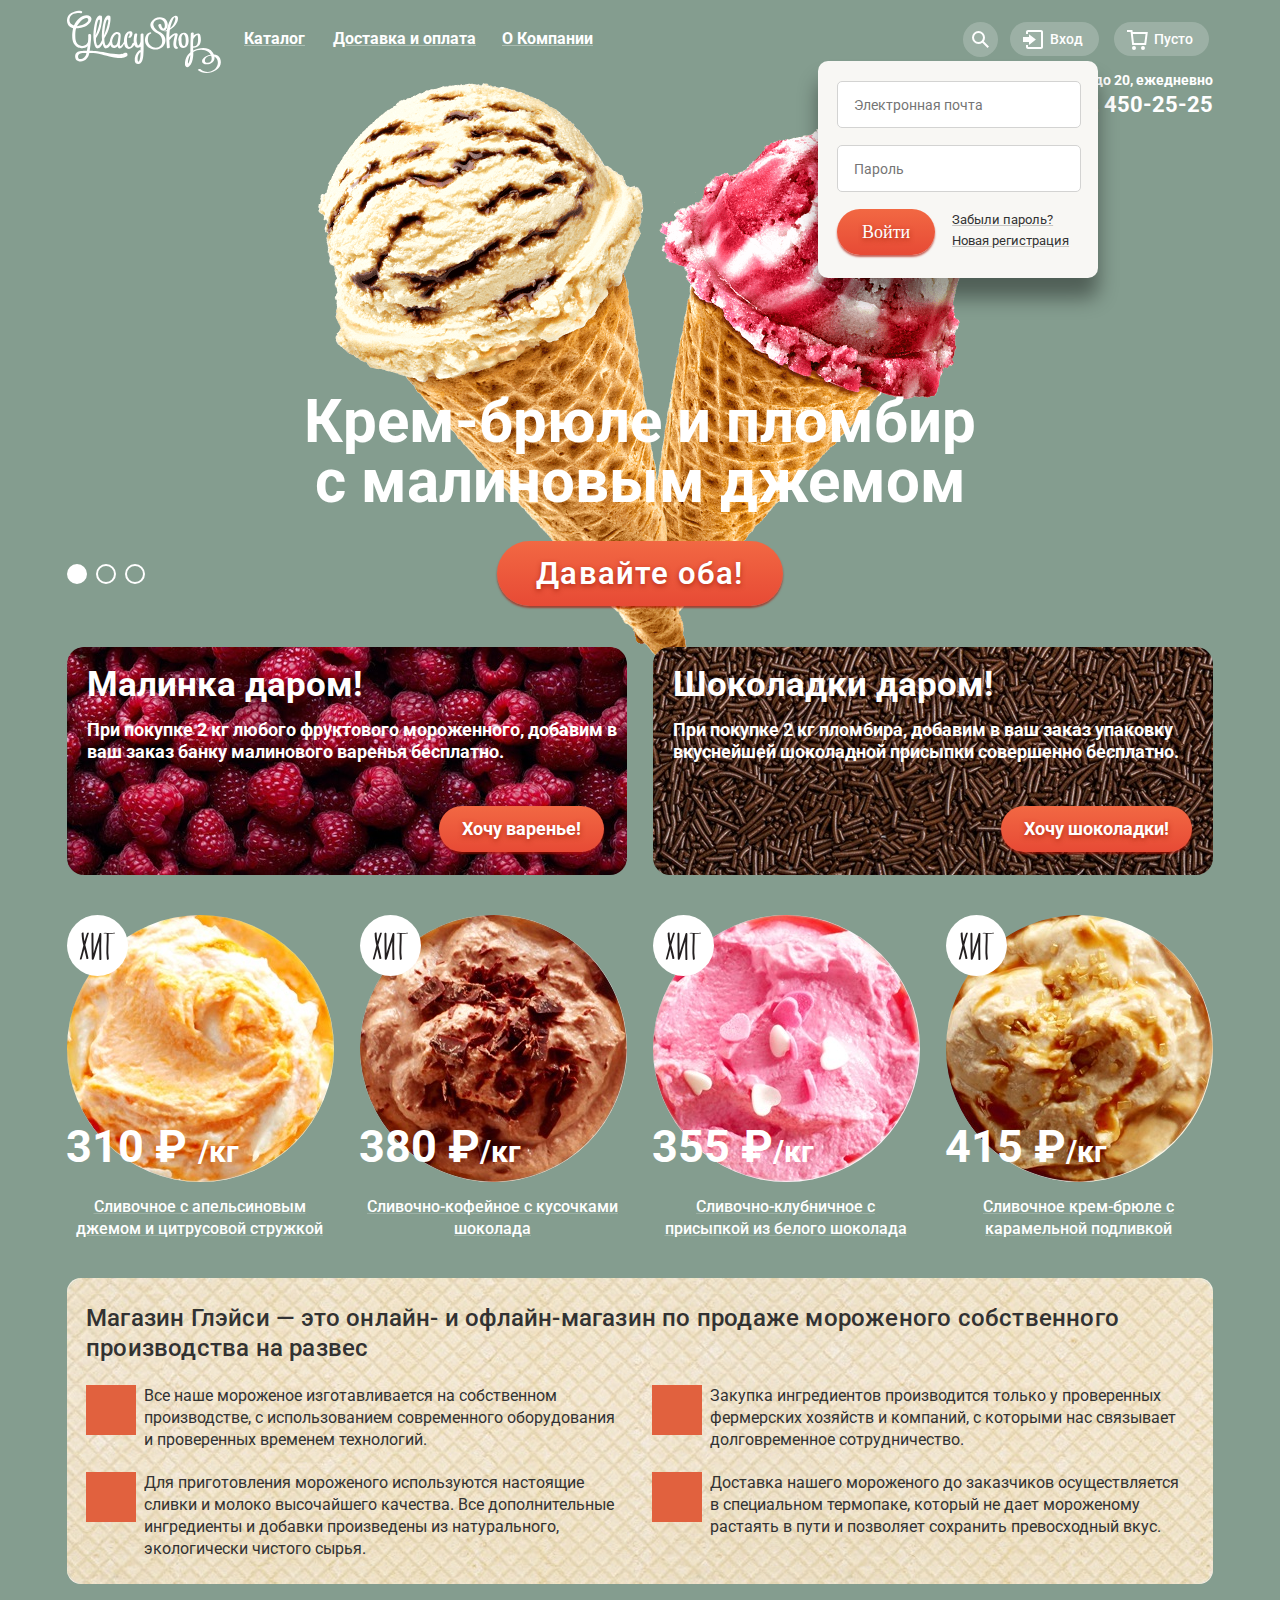
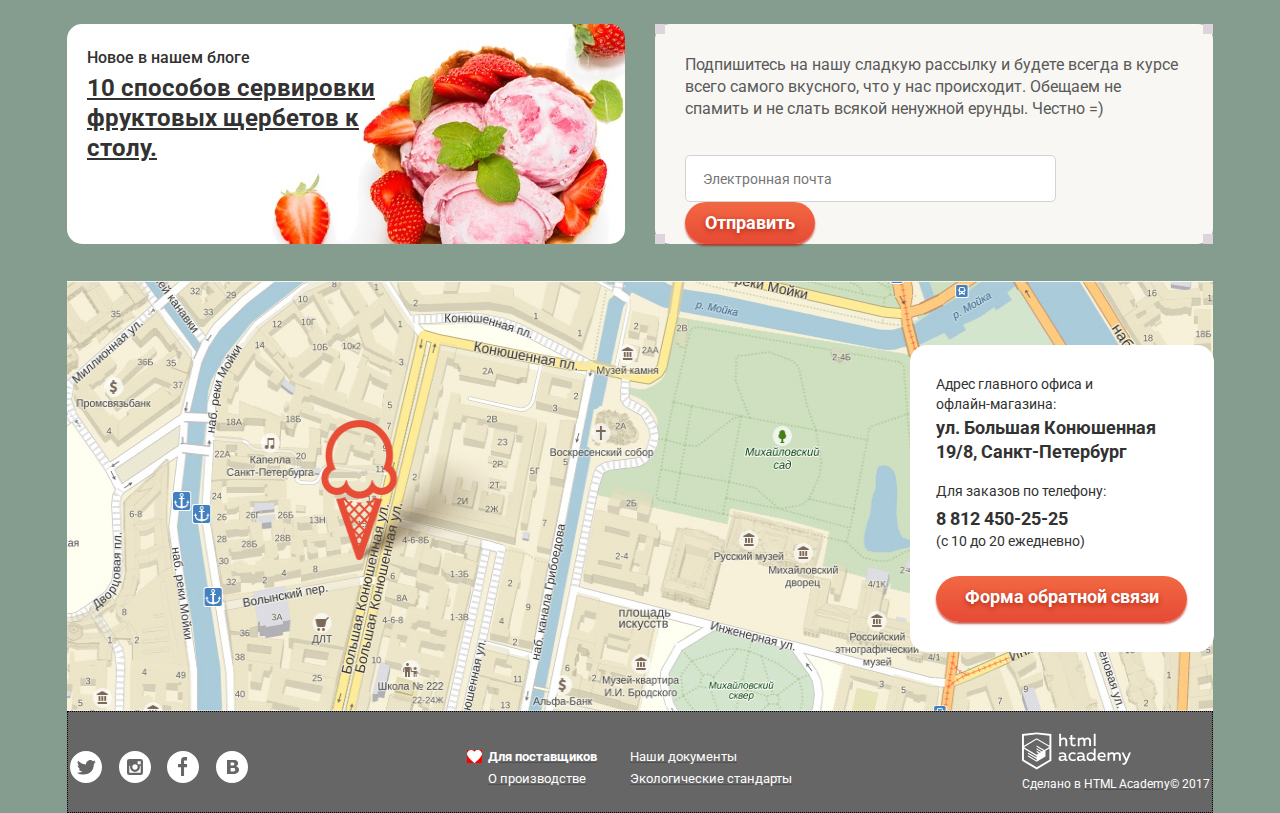
==== index.html @ f4e3e88d "Стилизует попап входа" ====
<!DOCTYPE html>
<html lang="ru">

<head>
  <meta charset="utf-8">
  <title>Glacy Shop</title>
  <link href="https://fonts.googleapis.com/css?family=Roboto:300,400,500,700,900&amp;subset=cyrillic" rel="stylesheet">
  <link href="css/normalize.css" rel="stylesheet">
  <link href="css/style.css" rel="stylesheet">
</head>

<body class="page">
<input class="visually-hidden" type="radio" id="product-1" name="toggle" checked>
    <input class="visually-hidden" type="radio" id="product-2" name="toggle">
    <input class="visually-hidden" type="radio" id="product-3" name="toggle">
 <div class="site-wrapper">
 <div class="container">
  <header class="main-header">
    <nav class="main-navigation">
      <a class="main-header-logo">
        <img class="logo-img" src="img/logo.svg" width="154" height="64" alt="Логотип магазина мороженного Глейси">
      </a>
      <div class="main-navigation-wrapper">
      <div class="nav-container">
      <ul class="site-navigation">
        <li class="catalog-navigation"><a class="catalog-link" href="catalog.html">Каталог</a>
          <ul class="sub-menu">
            <li class="new-sub sub-menu-item"><a class="sub-menu-link" href="#1">Новинки</a>
            </li>
            <li class="sub-menu-item"><a class="sub-menu-link" href="#2">Сливочное</a>
            </li>
            <li class="sub-menu-item"><a class="sub-menu-link" href="#3">Щербеты</a>
            </li>
            <li class="sub-menu-item"><a class="sub-menu-link" href="#4">Фруктовый лед</a>
            </li>
            <li class="sub-menu-item"><a class="sub-menu-link" href="#5">Мелорин</a>
            </li>
          </ul>
        </li>
        <li><a class="catalog-link" href="delivery.html">Доставка и оплата</a>
        </li>
        <li><a class="catalog-link" href="about-us.html">О Компании</a>
        </li>
      </ul>
      <div class="user-navigation-container">
      <ul class="user-navigation">
        <li class="search">
          <svg class="search-svg" xmlns="http://www.w3.org/2000/svg" xmlns:xlink="http://www.w3.org/1999/xlink" width="17" height="17" viewBox="0 0 17 17"><title>Поиск</title>
            <path fill="#fff" d="M16.958 15.527L11.75 10.32A6.455 6.455 0 0 0 13 6.5 6.5 6.5 0 1 0 6.5 13a6.465 6.465 0 0 0 3.839-1.263l5.205 5.204 1.414-1.414zM6.5 11C4.019 11 2 8.981 2 6.5S4.019 2 6.5 2 11 4.019 11 6.5 8.981 11 6.5 11z" />
          </svg>
          <form class="modal modal-search">
            <label for="search-navigation" class="visually-hidden">Что ищем?</label>
            <input type="search" id="search-navigation" name="search" placeholder="Что ищем?">
          </form>
        </li>

        <li class="login-link"><a class="user-nav-btn" href="login.html">
         <svg xmlns="http://www.w3.org/2000/svg" xmlns:xlink="http://www.w3.org/1999/xlink" width="21" height="19" viewBox="0 0 21 19"><g fill="#fff"><path d="M6 14.875L12.917 9.5 6 4.125v2.917H-.042v4.917H6z"/><path d="M18 0H5C3.9 0 3 .9 3 2v2h2V2h13v15H5v-2H3v2c0 1.1.9 2 2 2h13c1.1 0 2-.9 2-2V2c0-1.1-.9-2-2-2z"/></g></svg>
         Вход</a>
          <form class="modal modal-login" action="https://echo.htmlacademy.ru" method="post">
            <label for="email" class="login-email">
              <input type="email" id="email" name="email" placeholder="Электронная почта">
            </label>
            <label for="password" class="login-password">
              <input type="text" id="password" name="password" placeholder="Пароль">
            </label>
            <div class="login-col">
            <button type="button" class="enter-btn">Войти</button>
            <div class="login-col-right">
            <p><a class="forget-pass" href="#">Забыли пароль?</a>
            </p>
            <p><a class="new-registration" href="#">Новая регистрация</a>
              </p>
              </div>
            </div>
          </form>
        </li>
        <li class="your-order"><a class="user-nav-btn" href="basket.html">
        <svg class="interactive-menu__basket-icon" xmlns="http://www.w3.org/2000/svg" width="21" height="20" viewBox="0 0 21 20">
                  <g fill="#fff">
                    <path d="M5.657 2.031L5.422 0H0v2h3.64l1.5 13h13.988l1.699-12.969H5.657zM17.372 13H6.922L5.888 4.031h12.66L17.372 13z"></path>
                    <circle cx="6.984" cy="18" r="2"></circle>
                    <circle cx="15.984" cy="18" r="2"></circle>
                  </g>
                </svg>
        Пусто</a>
        </li>
        </ul>
      
        <div class="work-hours">
          <p class="work-hours-time">С 10 до 20, ежедневно</p>
          <a class="work-hours-phone" href="tel:88124502525">8 812 450-25-25</a>
        </div>
        </div>
      </div>
      </div>
    </nav>
  </header>
  <main class="main-container">
    <h1 class="visually-hidden">Магазин мороженного Глейси</h1>

    <section class="slider">
     <div class="slider-controls">
            <label for="product-1">Первый</label>
            <label for="product-2">Второй</label>
            <label for="product-3">Третий</label>
          </div>
      <h2 class="visually-hidden">Слайдер</h2>
      <ul class="slider-list">
       <li class="slider-item slide" id="slide1">
              <h3 class="slide-title">
                Крем-брюле и пломбир с малиновым джемом
              </h3>
              <a class="button slide-button" href="#">Давайте оба!</a>
            </li>
            <li class="slider-item slide" id="slide2">
              <h3 class="slide-title">
                Шоколадный пломбир и лимонный сорбет
              </h3>
              <a class="button slide-button" href="#">Давайте оба!</a>
            </li>
            <li class="slider-item slide" id="slide3">
              <h3 class="slide-title">
                Пломбир с помадкой и клубничный щербет
              </h3>
              <a class="button slide-button" href="#">Давайте оба!</a>
            </li>
      </ul>
    </section>

    <section class="feature">
      <h2 class="visually-hidden">Преимущества</h2>
      <ul class="feature-list">
        <li class="feature-item feature-item-raspberry">
          <h3 class="feature-title">Малинка даром!</h3>
          <p class="feature-desc">При покупке 2 кг любого фруктового мороженного, добавим в ваш заказ банку малинового варенья бесплатно.</p>
          <a class="feature-btn feature-btn-raspberry" href="#">Хочу варенье!</a>
        </li>
        <li class="feature-item feature-item-chocolate">
          <h3 class="feature-title">Шоколадки даром!</h3>
          <p class="feature-desc">При покупке 2 кг пломбира, добавим в ваш заказ упаковку вкуснейшей шоколадной присыпки совершенно бесплатно.</p>
          <a class="feature-btn feature-btn-chocolate" href="#">Хочу шоколадки!</a>
        </li>
      </ul>
    </section>
    <section class="catalog">
      <h2 class="visually-hidden">Хит продаж</h2>
      <ul class="catalog-list">
        <li class="catalog-item">
          <a href="#">
            <figure class="catalog-iceCream">
              <img class="catalog-item-img" src="img/product-1.jpg" width="267" height="267" alt="Сливочное с апельсиновым джемом и цитрусовой стружкой">
              <span class="catalog-category">310 &#8381 <span class="kilo">/кг</span></span>
              <figcaption class="catalog-item-info">
                <span class="catalog-item-title">Сливочное с апельсиновым джемом и цитрусовой стружкой</span>
                 <img class="hit" src="img/hit.svg" width="61" height="61" alt="хит">
              </figcaption>
            </figure>
          </a>
        </li>

        <li class="catalog-item">
          <a href="#">
            <figure class="catalog-iceCream">
              <img class="catalog-item-img" src="img/product-2.jpg" width="267" height="267" alt="Сливочно-кофейное с кусочками шоколада">
              
                     <span class="catalog-category">380 &#8381<span class="kilo">/кг</span></span>
              <figcaption class="catalog-item-info">
                <span class="catalog-item-title">Сливочно-кофейное с кусочками шоколада</span> 
                <img class="hit" src="img/hit.svg" width="61" height="61" alt="хит">
              </figcaption>
            </figure>
          </a>
        </li>
        <li class="catalog-item">
          <a href="#">
            <figure class="catalog-iceCream">
              <img class="catalog-item-img" src="img/product-3.jpg" width="267" height="267" alt="Сливочно-клубничное с присыпкой из белого шоколада">
              
              <span class="catalog-category">355 &#8381<span class="kilo">/кг</span></span>
              <figcaption class="catalog-item-info">
                <span class="catalog-item-title">Сливочно-клубничное с присыпкой из белого шоколада</span>
                <img class="hit" src="img/hit.svg" width="61" height="61" alt="хит">
              </figcaption>
            </figure>
          </a>
        </li>
        <li class="catalog-item">
          <a href="#">
            <figure class="catalog-iceCream">
              <img class="catalog-item-img" src="img/product-4.jpg" width="267" height="267" alt="Сливочное крем-брюле с карамельной подливкой">
          
              <span class="catalog-category">415 &#8381<span class="kilo">/кг</span></span>
              <figcaption class="catalog-item-info">
                <span class="catalog-item-title">Сливочное крем-брюле с карамельной подливкой</span>
                    <img class="hit" src="img/hit.svg" width="61" height="61" alt="хит">
              </figcaption>
            </figure>
          </a>
        </li>
      </ul>
    </section>
    <section class="company">
      <h2 class="company-info">Магазин Глэйси — это онлайн- и офлайн-магазин по продаже мороженого собственного производства на развес</h2>
       <ul class="advantages-list">
        <li class="advantages-item">
Все наше мороженое изготавливается на собственном производстве, с использованием современного оборудования и проверенных временем технологий.
        </li>
        <li class="advantages-item">
          Закупка ингредиентов производится только у проверенных фермерских хозяйств и компаний, с которыми нас связывает долговременное сотрудничество.
        </li>
        <li class="advantages-item">
        Для приготовления мороженого используются настоящие сливки и молоко высочайшего качества. Все дополнительные ингредиенты и добавки произведены из натурального, экологически чистого сырья.
        </li>
        <li class="advantages-item">
          Доставка нашего мороженого до заказчиков осуществляется в специальном термопаке, который не дает мороженому растаять в пути и позволяет сохранить превосходный вкус.
        </li>
      </ul>
    </section>
    
    <div class="news-subscribe">
    <article class="news box-size">
      <h3 class="news-title">Новое в нашем блоге</h3>
        <a class="news-item" href="#">10 способов сервировки
            фруктовых щербетов к столу.</a>
    </article>
    <section class="subscribe box-size">
     <h3 class="visually-hidden">Подпишитесь на рассылку</h3>
      <p class="subscribe-text">Подпишитесь на нашу сладкую рассылку и будете всегда в курсе всего самого вкусного, что у нас происходит. Обещаем не спамить и не слать всякой ненужной ерунды. Честно =)</p>
      <form class="subcribe-form">
        <label class="visually-hidden" for="email-form"></label>
        <input type="email" id="email-form" name="email" placeholder="Электронная почта">
        <button class="subscribe-btn" type="submit">Отправить</button>
      </form>
    </section>
    </div>
    <section class="contacts">
      <h2 class="visually-hidden">Контакты</h2>
      <img src="img/map.jpg" width="1200" height="430" alt="Наш адрес на карте">
      <address class="contacts-address">
            <h3 class="contacts-title">Адрес главного офиса и офлайн-магазина:</h3>
            <p class="our-address">ул. Большая Конюшенная 19/8, Санкт-Петербург</p>
            <p class="contacts-order">Для заказов по телефону:</p>
            <p class="contacts-tel">8 812 450-25-25</p>
            <p class="contacts-open">(с 10 до 20 ежедневно)</p>
            <a class="contacts-btn" href="#">Форма обратной связи</a>
        </address>

    </section>
    <footer class="main-footer">
     <div class="footer-social">
      <ul class="social-list">
        <li class="social-item">
          <a class="social-button twitter" href="#">
          <svg xmlns="http://www.w3.org/2000/svg" width="32" height="32"><title>twitter</title><path fill="#FFF" d="M16 0C7.164 0 0 7.164 0 16c0 8.837 7.164 16 16 16 8.837 0 16-7.163 16-16 0-8.836-7.163-16-16-16zm7.944 12.809c-.251 6.516-3.463 10.832-10.992 10.702h-.486c-.447 0-4.543-.443-5.344-1.823 2.479.19 4.247-.406 5.12-1.136-1.048-.289-2.923-.461-3.251-2.848.384.104.618.221 1.299.113-1.307-.824-2.758-1.519-2.679-3.643.311.317 1.164.518 1.46.457-.768-.233-2.149-3.244-.974-4.781 1.984 1.79 4.075 3.482 7.804 3.643.227-2.214 1.24-3.699 3.168-4.325 1.84-.479 3.255.26 3.901 1.138.737-.224 1.453-.466 2.193-.685-.004.833-.569 1.463-.935 1.709.747.165 1.423-.475 1.423-.475-.184.963-1.094 1.725-1.707 1.954z"/></svg>
          </a>
        </li>
        <li class="social-item">
          <a class="social-button instagram" href="#">
          <svg xmlns="http://www.w3.org/2000/svg" width="32" height="32"><g fill="#FFF"><title>instagram</title><path d="M20.916 16a4.938 4.938 0 1 1-9.877 0c0-.394.051-.773.138-1.14h-.897v6.838h11.396V14.86h-.897c.086.367.137.746.137 1.14z"/><path d="M15.978 18.659c1.466 0 2.659-1.193 2.659-2.659s-1.193-2.659-2.659-2.659c-1.466 0-2.659 1.193-2.659 2.659s1.192 2.659 2.659 2.659zm2.659-8.357h3.039v3.039h-3.039z"/><path d="M16 0C7.164 0 0 7.164 0 16c0 8.837 7.164 16 16 16 8.837 0 16-7.163 16-16 0-8.836-7.163-16-16-16zm7.955 21.698a2.285 2.285 0 0 1-2.279 2.279H10.279A2.285 2.285 0 0 1 8 21.698V10.302a2.286 2.286 0 0 1 2.279-2.279h11.396a2.286 2.286 0 0 1 2.279 2.279v11.396z"/></g></svg>
          </a>
        </li>
        <li class="social-item">
          <a class="social-button facebook" href="#">
          <svg xmlns="http://www.w3.org/2000/svg" width="32" height="32"><title>fb</title><path fill="#FFF" d="M16 0C7.164 0 0 7.163 0 16s7.164 16 16 16c8.837 0 16-7.164 16-16S24.837 0 16 0zm4.062 9.455h-3.021v3.444h3.021v3.445h-3.021v8.61H14.02v-8.61H11v-3.445h3.021V9.455c0-1.902 1.353-3.445 3.021-3.445h3.021v3.445z"/></svg>
         </a>
        </li>
        <li class="social-item">
          <a class="social-button vkontakte" href="#">
          <svg xmlns="http://www.w3.org/2000/svg" width="32" height="32"><g fill="#FFF"><title>vk</title><path d="M16.637 14.495c.402-.019.719-.082.951-.188.326-.145.54-.33.641-.559.101-.229.15-.496.15-.797 0-.232-.058-.465-.174-.697-.116-.232-.322-.405-.617-.517-.264-.1-.592-.155-.984-.165a76.242 76.242 0 0 0-1.652-.014h-.339v2.965h.565c.571 0 1.057-.009 1.459-.028zm1.481 2.589c-.282-.081-.672-.125-1.166-.132a127.97 127.97 0 0 0-1.55-.009h-.79v3.493h.264c1.014 0 1.74-.003 2.18-.009a3.2 3.2 0 0 0 1.212-.245c.377-.157.633-.364.774-.625s.214-.562.214-.9c0-.446-.088-.788-.261-1.03-.17-.241-.464-.423-.877-.543z"/><path d="M16 0C7.164 0 0 7.164 0 16c0 8.837 7.164 16 16 16 8.837 0 16-7.163 16-16 0-8.836-7.163-16-16-16zm6.602 20.531a3.73 3.73 0 0 1-1.124 1.327c-.552.415-1.161.71-1.823.886s-1.501.264-2.519.264h-6.121V8.987h5.443c1.13 0 1.957.038 2.48.113a5.126 5.126 0 0 1 1.561.5c.533.27.929.632 1.189 1.087.26.455.392.975.392 1.558 0 .678-.179 1.278-.536 1.795-.358.518-.863.92-1.517 1.208v.075c.917.182 1.642.559 2.179 1.13.537.571.807 1.325.807 2.261 0 .678-.138 1.283-.411 1.817z"/></g></svg>
         </a>
        </li>
      </ul>
      </div>
     <div class="contacts-container">
      <ul class="nav-contacts">
       <div class="nav-contacts-col-left">
        <li class="nav-contacts-item nav-for-supplier"><a href="#">Для поставщиков</a>
        </li>
        <li class="nav-contacts-item"><a href="#">О производстве</a>
        </li>
        </div>
        <div class="nav-contacts-col-right">
        
        <li class="nav-contacts-item"><a href="#">Наши документы</a>
        </li>
        
        <li class="nav-contacts-item"><a href="#">Экологические стандарты</a>
        </li>
        </div>
      </ul>
      </div>
      <div class="footer-col-right">
      <a class="footer-copyright" href="https://htmlacademy.ru/intensive/htmlcss">
        <img class="copyright-img" src="img/logo-htmlacademy.svg" width="109" height="38" alt="html академия">
        <p class="made-in-html">Сделано в <span class="html-academy">HTML Academy</span>&copy; 2017</p>
      </a>
      </div>
    </footer>

    <form class="modal modal-feedback">
      <h2 class="feedback-title">Мы обязательно вам ответим!</h2>
      <button class="modal-close" type="button"><svg xmlns="http://www.w3.org/2000/svg" width="18" height="17" viewBox="0 0 18 17"><path fill="#231F20" d="M17.454 1.46L16.04.046 9 7.086 1.96.046.546 1.46l7.04 7.04-7.04 7.04 1.414 1.414L9 9.914l7.04 7.04 1.414-1.414-7.04-7.04z"/></svg>Закрыть</button>
      <p>
        <label for="username" class="user-name">
          <input type="text" id="username" name="name" placeholder="Как вас зовут?" required>
        </label>
      </p>
      <p>
        <label for="userpassword" class="user-password">
          <input type="email" id="userpassword" name="email" placeholder="Ваша почта для ответа" required>
        </label>
      </p>
      <textarea type="text" rows="10" cols="50" placeholder="Напишите что-нибудь..."  class="modal-textarea" required></textarea>
      <button class="feedback-btn" type="submit">Отправить</button>
    </form>
  </main>
  </div>
  </div>
  <div class="modal-overlay"></div>
</body>
</html>
---- css/style.css ----
html {
  -webkit-box-sizing: border-box;
  box-sizing: border-box;
}
*,
*::before,
*::after {
  -webkit-box-sizing: inherit;
  box-sizing: inherit;
}
img {
  max-width: 100%;
}
a {
  text-decoration: none;
}
.visually-hidden {
  position: absolute;
  width: 1px;
  height: 1px;
  margin: -1px;
  padding: 0;
  border: 0;
  white-space: nowrap;
  -webkit-clip-path: inset(100%);
  clip-path: inset(100%);
  clip: rect(0 0 0 0);
  overflow: hidden;
}
.page {
  font-family: "Roboto", "Arial", sans-serif;
  font-size: 16px;
  line-height: 22px;
  font-weight: 400;
  color: #ffffff;
  text-transform: none;
  background-color: #849d8f;
}
.site-wrapper {
  min-width: 1240px;
  background-color: #849d8f;
  background-image: url("../img/ice-cream-1.png");
  background-repeat: no-repeat;
  background-position: top center;
  padding: 0 27px;
  transition: background-image 0.5s ease, background-color 0.5s ease;
}
.site-wrapper::before,
.site-wrapper::after {
  content: "";
  visibility: hidden;
}
.site-wrapper::before {
  background-image: url("../img/ice-cream-2.png");
}
.site-wrapper::after {
  background-image: url("../img/ice-cream-3.png");
}
.site-catalog-wrapper {
  background-image: none;
}
.container {
  width: 1200px;
  margin: 0 auto;
  padding: 0 27px;
}
/*========= Navigation ============*/

.main-header-logo {
  display: block;
  width: 154px;
  height: 64px;
  margin-right: 10px;
  flex-shrink: 0;
}
.slider {
  position: relative;
  padding-top: 274px;
  text-align: center;
  color: #ffffff;
  margin-bottom: 41px;
}
.slider-list {
  margin: 0;
  padding: 0;
  list-style: none;
}
.slide-title {
  width: 700px;
  margin: 0 auto;
  margin-bottom: 29px;
  font-size: 60px;
  line-height: 60px;
  font-weight: 700;
}
.slide {
  display: none;
}
#product-1:checked ~ .site-wrapper {
  background-color: #849d8f;
  background-image: url("../img/ice-cream-1.png");
  background-position: center 83px;
}
#product-2:checked ~ .site-wrapper {
  background-color: #8996a6;
  background-image: url("../img/ice-cream-2.png");
  background-position: center 83px;
}
#product-3:checked ~ .site-wrapper {
  background-color: #9d8b84;
  background-image: url("../img/ice-cream-3.png");
  background-position: center 83px;
}
#product-1:checked ~ .site-wrapper #slide1,
#product-2:checked ~ .site-wrapper #slide2,
#product-3:checked ~ .site-wrapper #slide3 {
  display: block;
}
#product-1:checked ~ .site-wrapper label[for="product-1"],
#product-2:checked ~ .site-wrapper label[for="product-2"],
#product-3:checked ~ .site-wrapper label[for="product-3"] {
  background-color: #ffffff;
}
#product-1:hover ~ .site-wrapper label[for="product-1"],
#product-2:hover ~ .site-wrapper label[for="product-2"],
#product-3:hover ~ .site-wrapper label[for="product-3"] {
  background-color: #b2c1b7;
  cursor: pointer;
}
#product-1:visited ~ .site-wrapper label[for="product-1"],
#product-2:visited ~ .site-wrapper label[for="product-2"],
#product-3:visited ~ .site-wrapper label[for="product-3"] {
  background-color: #ffffff;
}
.button {
  display: inline-block;
  padding: 12px 39px;
  font-weight: 600;
  font-size: 31px;
  line-height: 41px;
  letter-spacing: 1.1px;
  text-align: center;
  color: #ffffff;
  vertical-align: top;
  text-decoration: none;
  text-shadow: 0 2px 5px rgba(160, 32, 11, 0.76);
  background: #f26843;
  background: linear-gradient(to bottom, #f26843 0%, #e74a35 100%);
  border-radius: 50px;
  box-shadow: 0 2px 2px rgba(172, 16, 0, 0.64);
  border: none;
  cursor: pointer;
}
.button:hover {
  background: linear-gradient(to bottom, #f58669 0%, #ec6f5e 100%);
  box-shadow: 0 2px 2px rgba(172, 16, 0, 1);
}
.button:active {
  background: linear-gradient(to bottom, #d84732 0%, #e1613e 100%);
  box-shadow: inset 0 2px 2px rgba(172, 16, 0, 1);
}
.slider-controls label {
  display: inline-block;
  width: 20px;
    height: 20px;
    margin-right: 9px;
  vertical-align: top;
  background-color: transparent;
  border: 2px solid #ffffff;
  border-radius: 50%;
  cursor: pointer;
}
.slider-controls {
  position: absolute;
  bottom: 20px;
  left: 0;
  z-index: 1;
  font-size: 0;
}
/* Навигация сайта _+++++++++++++++++++++++++*/

.main-navigation {
  width: 100%;
  display: flex;
  padding-top: 10px;
}
.site-navigation {
  display: flex;
  padding: 0;
  margin: 0;
  list-style: none;
  font-size: 16px;
  line-height: 18px;
  font-weight: 700;
  color: #ffffff;
  text-transform: none;
  text-decoration: none;
  padding-top: 13px;
  min-height: 70px;
}
.user-navigation {
  display: flex;
  margin: 0;
  margin-bottom: 15px;
  padding: 0;
  padding-top: 18px;
  list-style: none;
}

.user-navigation-container {
  margin-left: auto;
}
.nav-container {
  display: flex;
}
.user-nav-btn {
  font-size: 14px;
  line-height: 16px;
  font-weight: 500;
  color: #fff;
  min-width: 96px;
  padding: 9px 16px;
  padding-left: 40px;
  margin-left: 7px;
  border-radius: 50px;
  background-color: rgba(255, 255, 255, 0.2);
}
.login-link .user-nav-btn:hover {
  background: #f8f7f4;
  
}
.login-link {
  position: relative;
  padding: 0 5px;
}
.login-link svg {
  position: absolute;
  top: 2px;
  left: 25px;
}
.login-link:hover path,
.login-link:hover circle {
   fill: #323232;
   stroke: #323232;
}
.user-nav-btn:hover {
  background-color: #f8f7f4;
  color: #323232;
  text-decoration: none;
}


.modal-login {
  /*
  display: none;
  */
  position: absolute;
    top: 33px;
    left: -180px;
  width: 280px;
  height: 217px;
  padding-top: 20px;
  padding-left: 19px;
  padding-right: 17px;
  border-radius: 10px;
  background-color: #f8f7f4;
box-shadow: 0 20px 20px 0 rgba(0,0,0,0.40);
}

.modal-login .login-email input {
  box-sizing: border-box;
  display: block;
  width: 244px;
  height: 47px;
  font-family: "Roboto", "Arial", sans-serif;
  font-size: 14px;
  line-height: 24px;
  font-weight: 400;
  color: #999999;
  padding: 0;
  padding-left: 16px;
  margin-bottom: 17px;
  background-color: #ffffff;
  border: 1px solid #d3d3d2;
  border-radius: 5px;
}

.modal-login .login-password input {
  box-sizing: border-box;
  display: block;
  width: 244px;
  height: 47px;
  font-family: "Roboto", "Arial", sans-serif;
  font-size: 14px;
  line-height: 24px;
  font-weight: 400;
  color: #999999;
  padding: 0;
  padding-left: 16px;
  margin-bottom: 17px;
  background-color: #ffffff;
  border: 1px solid #d3d3d2;
  border-radius: 5px;
}

.login-link:hover .modal-login {
  display: block;
}

.login-email input:hover {
  border: 2px solid rgba(154, 154, 154, 0.5);
}

.login-email input:active {
  border: 1px solid rgba(46, 136, 228, 0.5);
}

.login-password input:hover {
  border: 2px solid rgba(154, 154, 154, 0.5);
}

.login-password input:active {
  border: 1px solid rgba(46, 136, 228, 0.5);
}


.enter-btn {
  display: inline-block;
  color: #fefefe;
  background-color: #e74a35;
font-family: Roboto-Bold;
font-size: 18px;
color: #fefefe;
letter-spacing: 0;
line-height: 24px;
  font-weight: 700px;
  padding: 11px 25px;
  text-align: center;
  vertical-align: top;
  text-decoration: none;
  text-shadow: 0 2px 5px rgba(160, 32, 11, 0.76);
  background: #f26843;
  background: linear-gradient(to bottom, #f26843 0%, #e74a35 100%);
  border-radius: 50px;
  box-shadow: 0 2px 2px rgba(172, 16, 0, 0.64);
  border: none;
  cursor: pointer;
}
.enter-btn:hover {
  background: linear-gradient(to bottom, #f58669 0%, #ec6f5e 100%);
  box-shadow: 0 2px 2px rgba(172, 16, 0, 1);
}
.enter-btn:active {
  background: linear-gradient(to bottom, #d84732 0%, #e1613e 100%);
  box-shadow: inset 0 2px 2px rgba(172, 16, 0, 1);
}

.forget-pass {
  font-size: 13px;
  line-height: 16px;
  font-weight: 400;
  color: #323232;
  margin-bottom: 5px;
  margin-top: 3px;
}

.forget-pass a::hover,
.new-registration a::hover {
  color: #e84d37;
  text-decoration-color: rgba(232, 77, 55, 0.3);
}

.forget-pass a:active,
.new-registration a:active {
  color: #e84d37;
  text-decoration-color: rgba(232, 77, 55, 0.3);
}

.new-registration {
  font-size: 13px;
  line-height: 16px;
  font-weight: 400;
  color: #323232;
}

.forget-pass,
.new-registration {
  display: block;
  min-width: 113px;
}

.login-col {
  display: flex;
  flex-wrap: wrap;
}

.login-col p {
  margin: 0;
  padding: 0;
}

.login-col-right {
  margin-left: 17px;
  text-decoration: underline;
  text-decoration-color: rgba(0, 0, 0, 0.2);
}

.login-col-right p {
  margin-bottom: 5px;
}

.your-order {
  position: relative;
  padding: 0 3px;
}
.your-order svg {
  position: absolute;
  top: 2px;
  left: 23px;
}

.your-order .user-nav-btn:hover {
  background: #f8f7f4;
}

.your-order:hover path,
.your-order:hover circle {
   fill: #323232;
   stroke: #323232;
}
.search:hover path {
  fill: #323232;
}
.search:hover {
  background-color: #f8f7f4;
}

.search {
  position: relative;
  width: 35px;
  height: 35px;
  padding: 9px;
  margin-top: -6px;
  border-radius: 50px;
  background-color: rgba(255, 255, 255, 0.2);
}

.modal-search {
  display: none;
      position: absolute;
    top: 42px;
    left: -310px;
  background-color: #f8f7f4;
  width: 344px;
  height: 87px;
  padding: 20px 15px;
  border-radius: 10px;
background: #F8F7F4;
box-shadow: 0 20px 20px 0 rgba(0,0,0,0.40);
}

.modal-search input {
 box-sizing: border-box;
  display: block;
  width: 314px;
  height: 47px;
  font-family: "Roboto", "Arial", sans-serif;
  font-size: 14px;
  line-height: 24px;
  font-weight: 400;
  color: #999999;
  padding: 0;
  padding-left: 16px;
  background-color: #ffffff;
  border: 1px solid #d3d3d2;
  border-radius: 5px;
}

.search:hover .modal-search {
  display: block;
}

.modal-search input:hover {
  border: 2px solid rgba(154, 154, 154, 0.5);
}

.modal-search input:active {
  border: 1px solid rgba(46, 136, 228, 0.5);
}

.main-navigation-wrapper {
  width: 100%;
}
.sub-menu {
  position: absolute;
  top: 35px;
  left: 0;
  padding-top: 10px;
  padding-left: 6px;
  padding-right: 9px;
  margin: 0;
  width: 146px;
  font-size: 14px;
  line-height: 30px;
  font-weight: 400;
  color: #323232;
  background-color: #F8F7F4;
  list-style: none;
  display: none;
  text-decoration: none;
  box-shadow: 0 20px 20px 0 rgba(0, 0, 0, 0.40);
  border-radius: 5px;
}
.sub-menu-item {
  width: 100%;
  padding-left: 11px;
}

.sub-menu-item:hover {
  background-color: #FBDED7;
  width: 146px;
  margin-left: -6px;
}
.sub-menu-item:active {
  background-color: #F6B5A5;
  width: 146px;
  margin-left: -6px;
}
.new-sub:hover {
  /*
  padding-top: 10px;
  */
  background-color: #FBDED7;
  width: 146px;
  height: 31px;
  margin-left: -6px;
}
.sub-menu-link {
  color: #323232;
}
.new-sub {
  font-size: 14px;
  line-height: 16px;
  font-weight: 700;
  padding-bottom: 12px;
  border-bottom: 1px solid rgba(0, 0, 0, 0.2);
}
.work-hours {
  color: #fff;
  margin-left: 79px;
}
.work-hours-time {
  font-size: 14px;
  line-height: 16px;
  font-weight: 700;
  padding: 0;
  padding-left: 15px;
  padding-bottom: 3px;
  margin: 0;
  text-align: right;
}
.work-hours-phone {
  font-size: 22px;
  line-height: 27px;
  font-weight: 700;
  color: #fff;
  padding: 0;
  margin: 0;
  text-align: right;
}
/* ============== BREADCRUMBS ==============*/

.breadcrumbs-current {
  color: #ffffff;
  text-decoration: none;
}
.breadcrumbs {
  display: flex;
  font-size: 14px;
  font-weight: 400;
  color: #FFFFFF;
  letter-spacing: 0;
  line-height: 16px;
  padding: 0;
  margin: 0;
  margin-bottom: 3px;
  list-style: none;
}

.breadcrumbs-underline {
  text-decoration: underline;
  text-decoration-color: rgba(151, 172, 160, 0.2);
}

.breadcrumbs a {
  color: #fff;
}
.breadcrumbs li {
  margin-right: 8px;
}
.breadcrumbs a:hover,
.breadcrumbs a:focus {
  color: #FFBC9E;
  text-decoration: underline;
  text-decoration-color: #a8a184;
}

.quotes li {
  text-decoration: none;
}

.ice-cream {
  font-size: 35px;
  font-weight: 700;
  line-height: 41px;
  padding: 0;
  margin: 0;
}
.fat-list {
  list-style: none;
}
.flavor-list {
  list-style: none;
}
.orders-list {
  list-style: none;
}
.pagination-list {
  list-style: none;
}

.pagination-list a {
  color: #ffffff;
}
.feature {
  margin-bottom: 40px;
}
.feature-item {
  width: 560px;
  height: 228px;
  padding: 20px;
  border-radius: 17px;
}
.feature-item-raspberry {
  background-color: #a0010e;
  background-image: url("../img/raspeberry-bgr.jpg");
  background-repeat: no-repeat;
  margin-right: 26px;
  background-position-x: -1px;
}
.feature-item-chocolate {
  background-color: #391d10;
  background-image: url("../img/chocolate.jpg");
  background-repeat: no-repeat;
}
.feature-list {
  display: flex;
  justify-content: space-between;
  margin: 0;
  padding: 0;
  list-style: none;
}
.feature-title {
  font-size: 35px;
  line-height: 36px;
  font-weight: 700;
  color: #ffffff;
  margin: 0;
  margin-bottom: 16px;
}
.feature-desc {
  font-size: 18px;
  line-height: 22px;
  font-weight: 700;
  color: #ffffff;
  width: 535px;
  margin: 0;
}
.feature-btn {
  display: inline-block;
  padding: 11px 23px;
  margin-top: 43px;
  font-weight: 700;
  font-size: 18px;
  line-height: 24px;
  text-align: center;
  color: #ffffff;
  vertical-align: top;
  text-decoration: none;
  text-shadow: 0 2px 5px rgba(160, 32, 11, 0.76);
  background: #f26843;
  background: linear-gradient(to bottom, #f26843 0%, #e74a35 100%);
  border-radius: 50px;
  box-shadow: 0 2px 2px rgba(172, 16, 0, 0.64);
  border: none;
  cursor: pointer;
}
.feature-btn-raspberry {
  margin-left: 352px;
}
.feature-btn-chocolate {
  margin-left: 328px;
}
.feature-btn:hover {
  background: linear-gradient(to bottom, #f58669 0%, #ec6f5e 100%);
  box-shadow: 0 2px 2px rgba(172, 16, 0, 1);
}
.feature-btn:active {
  background: linear-gradient(to bottom, #d84732 0%, #e1613e 100%);
  box-shadow: inset 0 2px 2px rgba(172, 16, 0, 1);
}
.catalog-list {
  display: flex;
  flex-wrap: wrap;
  padding: 0;
  list-style: none;
  margin-bottom: 38px;
}
.hit {
  position: absolute;
  top: 0;
  left: 0;
}
.catalog-item {
  position: relative;
  width: 267px;
  margin-right: 26px;
}
.catalog-item:nth-child(4n) {
  margin-right: 0;
}
.catalog-item-info {
  width: 265px;
  font-size: 13px;
  line-height: 16px;
  font-weight: 400;
  color: #ffffff;
  text-decoration: underline;
  text-decoration-color: #9cb0a5;
}
.catalog-category {
  position: absolute;
  top: 209px;
  left: -1px;
  font-size: 45px;
  line-height: 45px;
  font-weight: 700;
  color: #ffffff;
}
.catalog-item-img {
  width: 267px;
  height: 267px;
  border-radius: 50%;
  margin-bottom: 8px;
  flex-shrink: 0;
}
.kilo {
  font-size: 30px;
  line-height: 45px;
  font-weight: 700;
  color: #ffffff;
}
.catalog-item-title {
  font-size: 16px;
  line-height: 22px;
  font-weight: 500;
  color: #ffffff;
  display: block;
  text-align: center;
}
.catalog-iceCream {
  padding: 0;
  margin: 0;
  position: relative;
}
.catalog-navigation {
  position: relative;
  margin-right: 2px;
  margin-bottom: 15px;
}
.catalog-link {
  display: inline-block;
  padding: 7px 13px;
  font-size: 16px;
  line-height: 18px;
  font-weight: 700;
  color: #ffffff;
  text-decoration: underline;
  text-decoration-color: #acbdb3;
}
.catalog-link:hover,
.catalog-link:focus {
  background-color: #F7F6F3;
  color: #333333;
  text-decoration: none;
  border-radius: 20px;
  padding: 7px 13px;
}
.company {
  color: #323232;
  background-color: #f2e9d1;
  background-image: url("../img/waffle-big.jpg");
  background-position: top center;
  width: 1146px;
  height: 306px;
  background-repeat: no-repeat;
  border-radius: 14px;
  padding-top: 25px;
  padding-left: 19px;
  padding-right: 31px;
  margin-bottom: 40px;
}
.company-info {
  font-size: 24px;
  line-height: 30px;
  font-weight: 500;
  padding: 0;
  margin: 0;
  margin-bottom: 22px;
  letter-spacing: 0.2px;
    text-align: left;
}
.advantages-list {
  display: flex;
  flex-wrap: wrap;
  justify-content: space-between;
  list-style: none;
  margin: 0;
  padding: 0;
}
.advantages-item {
  position: relative;
  font-size: 16px;
  line-height: 22px;
  width: 537px;
  margin-bottom: 21px;
    padding-left: 58px;
    margin-right: -7px;
}
.advantages-item::before {
  content: "";
  position: absolute;
  width: 50px;
  height: 50px;
  background: #e1613e;
  top: 0;
  left: 0;
}
.box-size {
  width: 558px;
  height: 220px;
  border-radius: 15px;
  padding: 20px;
}
.news {
  color: #323232;
  background-color: #ffffff;
  background-image: url("../img/straberry-bkg.jpg");
  padding-top: 23px;
}
.news-subscribe {
  display: flex;
  justify-content: space-between;
  margin-bottom: 37px;
}
.news-title {
  font-size: 16px;
  line-height: 22px;
  font-weight: 500;
  margin: 0;
  margin-bottom: 4px;
}
.news-item {
  font-size: 24px;
  line-height: 30px;
  font-weight: 700;
  color: #323232;
  text-decoration: underline;
  display: block;
  width: 300px;
}
.news-item:hover {
  text-decoration: none;
}
.subscribe {
  color: #5a5a5a;
  background-color: #f8f7f4;
  border: 10px solid transparent;
  border-image: url("../img/postal-bgd.jpg");
  border-image-repeat: repeat;
  display: block;
}
.subscribe-text {
  font-size: 16px;
  line-height: 22px;
  font-weight: 400;
  color: #5a5a5a;
  padding: 0;
  margin: 0;
  margin-bottom: 35px;
}
.subscribe-form {
  font-size: 16px;
  line-height: 24px;
  font-weight: 400;
  color: #999999;
  margin: 0;
  padding: 0;
}

.subscribe input {
 box-sizing: border-box;
  display: block;
  width: 371px;
  height: 47px;
  font-family: "Roboto", "Arial", sans-serif;
  font-size: 14px;
  line-height: 24px;
  font-weight: 400;
  color: #999999;
  padding: 0;
  padding-left: 17px;
  background-color: #ffffff;
  border: 1px solid #d3d3d2;
  border-radius: 5px;
}

.subscribe input:hover{
  border: 2px solid rgba(154, 154, 154, 0.5);
}

.subscribe input:active{
  border: 1px solid rgba(46, 136, 228, 0.5);
}

.subscribe-btn {
  display: inline-block;
  padding: 9px 20px;
  font-weight: 700;
  font-size: 18px;
  line-height: 24px;
  text-align: center;
  color: #ffffff;
  text-decoration: none;
  text-shadow: 0 2px 5px rgba(160, 32, 11, 0.76);
  background: #f26843;
  background: linear-gradient(to bottom, #f26843 0%, #e74a35 100%);
  border-radius: 50px;
  box-shadow: 0 2px 2px rgba(172, 16, 0, 0.64);
  border: none;
  cursor: pointer;
}

.subscribe-btn:hover {
  background: linear-gradient(to bottom, #f58669 0%, #ec6f5e 100%);
  box-shadow: 0 2px 2px rgba(172, 16, 0, 1);
}
.subscribe-btn:active {
  background: linear-gradient(to bottom, #d84732 0%, #e1613e 100%);
  box-shadow: inset 0 2px 2px rgba(172, 16, 0, 1);
}

.contacts {
  color: #323232;
  background-color: #ffffff;
  position: relative;
  height: 430px;
}
.contacts-title {
  font-size: 14px;
  line-height: 20px;
  font-weight: 400;
  padding: 0;
  margin: 0;
  display: block;
  width: 178px;
  margin-bottom: 2px;
}
.contacts-order {
  font-size: 14px;
  line-height: 20px;
  font-weight: 400;
  padding: 0;
  margin: 0;
  margin-bottom: 7px;
  margin-top: 17px;
}
.contacts-address {
  font-size: 18px;
  font-style: normal;
  line-height: 24px;
  font-weight: 700;
  color: #323232;
  width: 304px;
  height: 307px;
  padding: 26px;
  padding-top: 29px;
  border-radius: 17px;
  background-color: #fff;
  position: absolute;
  top: 64px;
  left: 843px;
}
.contacts-tel {
  font-size: 18px;
  line-height: 22px;
  font-weight: 700;
  padding: 0;
  margin: 0;
}
.contacts-open {
  font-size: 14px;
  line-height: 22px;
  font-weight: 400;
  padding: 0;
  margin: 0;
  margin-bottom: 4px;
}
.our-address {
  font-size: 18px;
  line-height: 24px;
  font-weight: 700;
  padding: 0;
  margin: 0;
}
.contacts-btn {
  display: inline-block;
  width: 251px;
  height: 46px;
  padding: 9px 26px;
  margin-top: 20px;
  font-weight: 700;
  font-size: 18px;
  line-height: 24px;
  text-align: center;
  color: #ffffff;
  text-decoration: none;
  text-shadow: 0 2px 5px rgba(160, 32, 11, 0.76);
  background: #f26843;
  background: linear-gradient(to bottom, #f26843 0%, #e74a35 100%);
  border-radius: 50px;
  box-shadow: 0 2px 2px rgba(172, 16, 0, 0.64);
  border: none;
  cursor: pointer;
}
.contacts-btn:hover {
  background: linear-gradient(to bottom, #f58669 0%, #ec6f5e 100%);
  box-shadow: 0 2px 2px rgba(172, 16, 0, 1);
}
.contacts-btn:active {
  background: linear-gradient(to bottom, #d84732 0%, #e1613e 100%);
  box-shadow: inset 0 2px 2px rgba(172, 16, 0, 1);
}

/* Всплывающая форма обратной связи */

.modal-feedback {
  display: none;
  position: fixed;
  top: 10px;
  left: 50%;
  padding: 0;
  margin: 0;
  margin-left: -267px;
  padding: 16px 25px;
  width: 485px;
  height: 445px;
  background-color: #f8f7f4;
  border-radius: 10px;
  fill: #000000;
  z-index: 2
}

.modal-feedback h2,
.modal-feedback p {
  padding: 0;
  margin: 0;
}

.modal-close {
  position: absolute;
  top: 17px;
  left: 445px;
  width: 18px;
  height: 17px;
  padding: 0;
  font-size: 0;
  border: 0;
  background-color: transparent;
  cursor: pointer;
}

.feedback-title {
  font-size: 24px;
  line-height: 28px;
  font-weight: 500;
  color: #323232;
  margin-bottom: 19px;
}

.modal-feedback h2 {
  margin-bottom: 19px;
}

.modal-feedback p {
  margin: 0;
  margin-bottom: 17px;
}

.modal-feedback p input:hover {
  border: 2px solid rgba(154, 154, 154, 0.5);
}

.modal-feedback p input:active {
  border: 1px solid rgba(46, 136, 228, 0.5);
}

.user-name input {
  box-sizing: border-box;
  display: block;
  width: 270px;
  height: 47px;
  font-family: "Roboto", "Arial", sans-serif;
  font-size: 16px;
  line-height: 24px;
  font-weight: 400;
  color: #999999;
  padding: 0;
  padding-left: 16px;
  background-color: #ffffff;
  border: 1px solid #d3d3d2;
  border-radius: 5px;
}

.user-password input {
  box-sizing: border-box;
  display: block;
  width: 270px;
  height: 47px;
  font-family: "Roboto", "Arial", sans-serif;
  font-size: 16px;
  line-height: 24px;
  font-weight: 400;
  color: #999999;
  padding: 0;
  padding-left: 16px;
  background-color: #ffffff;
  border: 1px solid #d3d3d2;
  border-radius: 5px;
}

.modal-textarea {
  box-sizing: border-box;
  display: block;
  width: 431px;
  height: 158px;
  font-family: "Roboto", "Arial", sans-serif;
  font-size: 16px;
  line-height: 24px;
  font-weight: 400;
  color: #999999;
  padding: 0;
  padding-top: 8px;
  padding-left: 16px;
  background-color: #ffffff;
  border: 1px solid #d3d3d2;
  border-radius: 5px;
}

.modal-textarea:hover {
  border: 2px solid rgba(154, 154, 154, 0.5);
}

.modal-textarea:active {
  border: 1px solid rgba(46, 136, 228, 0.5);
}

.feedback-btn {
  display: inline-block;
  width: 141px;
  height: 46px;
  padding: 9px 25px;
  margin-left: 290px;
  margin-top: 23px;
  font-weight: 700;
  font-size: 18px;
  line-height: 24px;
  text-align: center;
  color: #fefefe;
  vertical-align: top;
  text-decoration: none;
  text-shadow: 0 2px 5px rgba(160, 32, 11, 0.76);
  background: #f26843;
  background: linear-gradient(to bottom, #f26843 0%, #e74a35 100%);
  border-radius: 50px;
  box-shadow: 0 2px 2px rgba(172, 16, 0, 0.64);
  border: none;
  cursor: pointer;
}

.rouble {
  color: #999999;
}
.final-price {
  font-size: 15px;
  line-height: 18px;
  font-weight: 700;
  color: #323232;
}
.item-order {
  font-size: 18px;
  line-height: 24px;
  font-weight: 700;
  color: #fefefe;
  background-color: #e74a35;
}
.option-item {
  font-size: 14px;
  line-height: 20px;
  font-weight: 400;
  color: #000000;
}
.main-footer {
  display: flex;
  min-height: 102px;
  width: 100%;
  background-color: #666;
  border: 1px dotted black;
}

.social-list {
  list-style: none;
  margin: 0;
  padding: 0;
  margin-left: 2px;
  margin-top: 35px;
      width: 187px;
    justify-content: space-between;
}

.social-button {
  display: flex;
  align-items: center;
  justify-content: space-between;
  margin: 0;
  padding: 0;
  width: 40px;
  height: 40px;
}

.footer-social ul {
  display: flex;
  width: 186px;
  list-style: none;
}

.contacts-container ul {
  display: flex;
  flex-wrap: wrap;
  align-items: center;
  width: 330px;
}

.nav-contacts-item {
  display: flex;
  align-items: center;
  justify-content: space-between;
  margin: 0;
  padding: 0;
  margin-right: 10px;
}
.nav-contacts-col-left {
  position: relative;
  margin-right: 23px;
}

.nav-contacts {
  font-size: 13px;
  line-height: 16px;
  font-weight: 400;
  color: #ffffff;
  list-style: none;
  padding: 0;
  margin: 0;
  margin-left: 232px;
    margin-top: 37px;
}
.nav-contacts a {
  color: #ffffff;
  margin-bottom: 6px;
    text-decoration: underline;
    text-decoration-color: rgba(0, 0, 0, 0.2);
}
.nav-for-supplier {
  font-weight: 700;
}

.nav-for-supplier::before {
  content: " ";
  position: absolute;
  top: 1px;
  left: -21px;
  width: 15px;
  height: 13px;
    background-color: red;
  background-image: url("../img/heart.svg");
}
.catalog-navigation:hover .sub-menu {
  display: block;
}
.made-in-html {
  font-size: 12px;
  line-height: 16px;
  font-weight: 400;
  color: #ffffff;
  padding: 0;
  margin: 0;
  margin-right: 2px;
}

.html-academy {
  text-decoration: underline;
  text-decoration-color: rgba(0, 0, 0, 0.2);
}

.copyright-img {
  width: 109px;
  height: 38px;
}

.footer-col-right {
  margin-left: auto;
  margin-top: 20px;
}

.modal-overlay {
    position: fixed; 
    display: none; 
    width: 100%; 
    height: 100%; 
    top: 0; 
    left: 0;
    right: 0;
    bottom: 0;
    background-color: rgba(0, 0, 0, 0.2); 
    z-index: 3;
    cursor: pointer; 
}
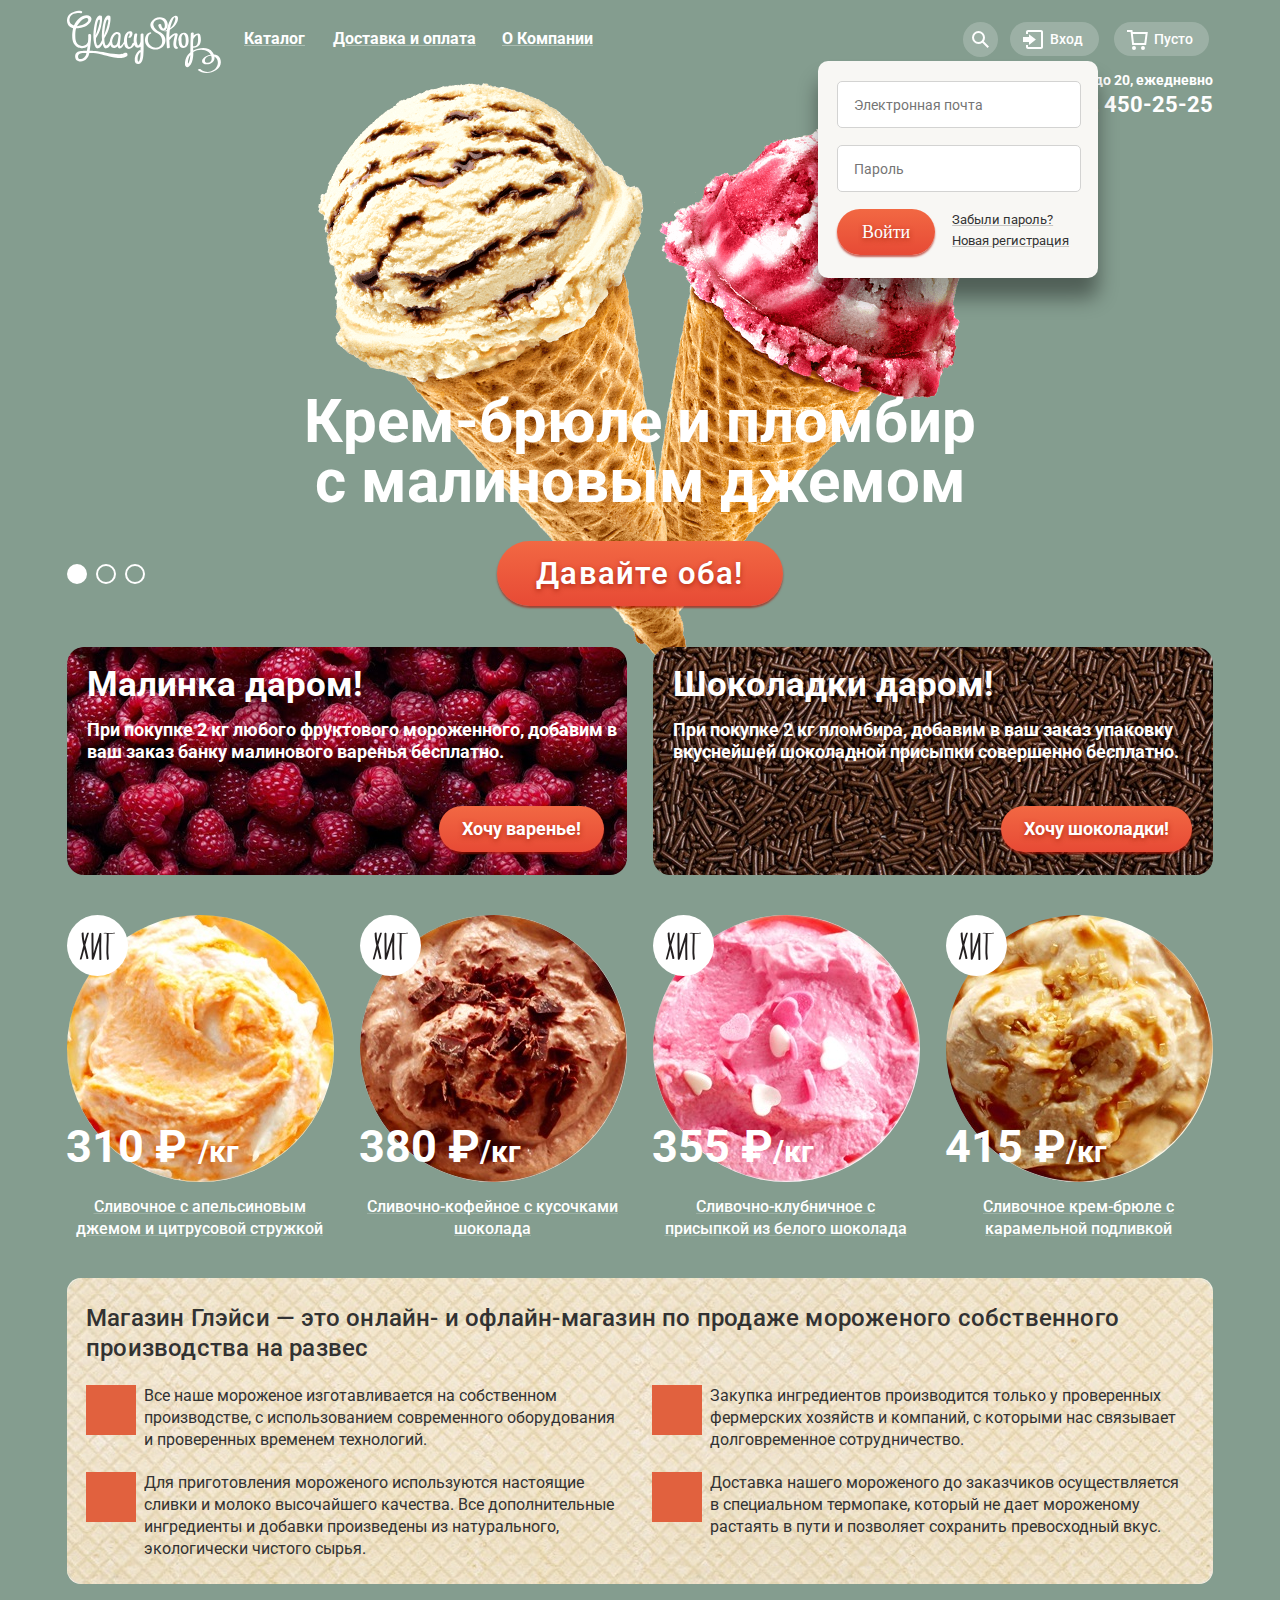
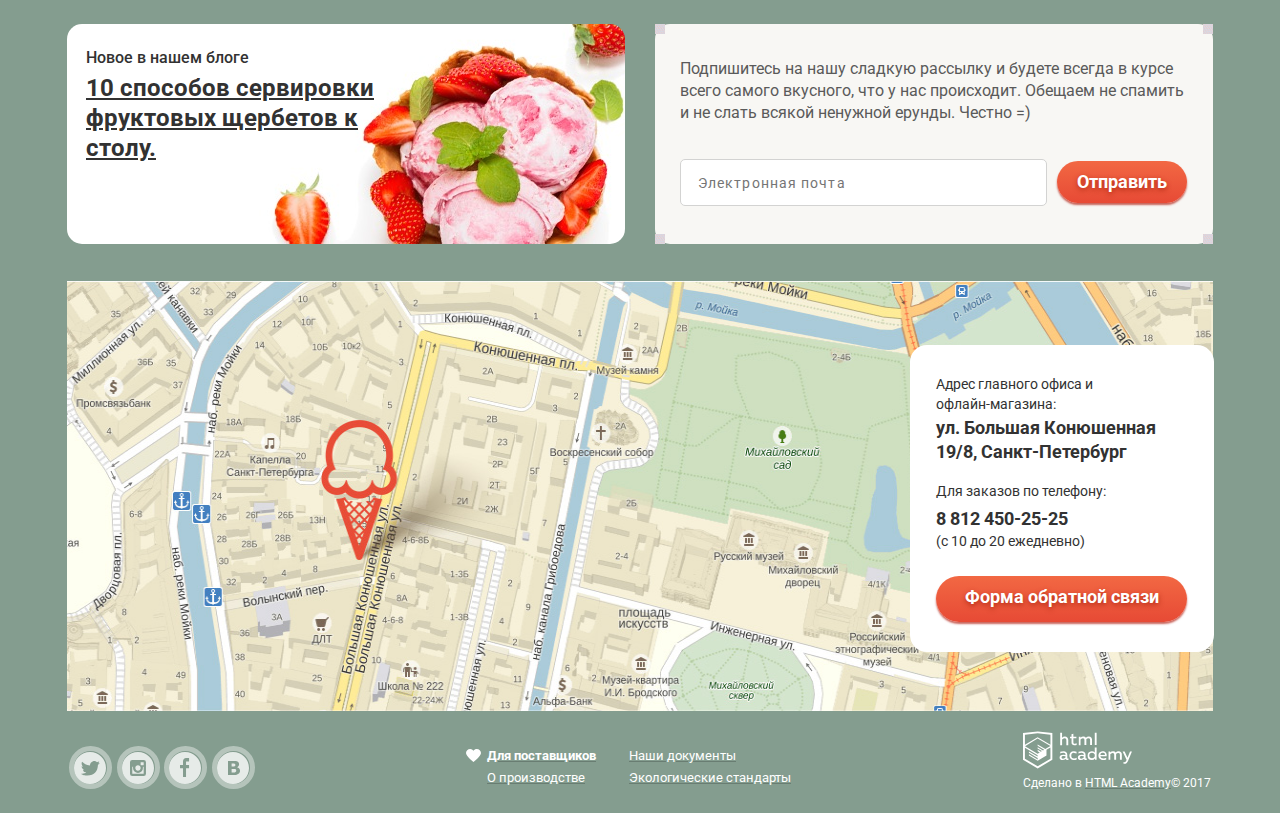
==== commit 2dd75eb7: "Cтилизует навигацию каталога" ====
--- a/index.html
+++ b/index.html
@@ -10,104 +10,112 @@
 </head>
 
 <body class="page">
-<input class="visually-hidden" type="radio" id="product-1" name="toggle" checked>
-    <input class="visually-hidden" type="radio" id="product-2" name="toggle">
-    <input class="visually-hidden" type="radio" id="product-3" name="toggle">
- <div class="site-wrapper">
- <div class="container">
-  <header class="main-header">
-    <nav class="main-navigation">
-      <a class="main-header-logo">
-        <img class="logo-img" src="img/logo.svg" width="154" height="64" alt="Логотип магазина мороженного Глейси">
-      </a>
-      <div class="main-navigation-wrapper">
-      <div class="nav-container">
-      <ul class="site-navigation">
-        <li class="catalog-navigation"><a class="catalog-link" href="catalog.html">Каталог</a>
-          <ul class="sub-menu">
-            <li class="new-sub sub-menu-item"><a class="sub-menu-link" href="#1">Новинки</a>
-            </li>
-            <li class="sub-menu-item"><a class="sub-menu-link" href="#2">Сливочное</a>
-            </li>
-            <li class="sub-menu-item"><a class="sub-menu-link" href="#3">Щербеты</a>
-            </li>
-            <li class="sub-menu-item"><a class="sub-menu-link" href="#4">Фруктовый лед</a>
-            </li>
-            <li class="sub-menu-item"><a class="sub-menu-link" href="#5">Мелорин</a>
-            </li>
-          </ul>
-        </li>
-        <li><a class="catalog-link" href="delivery.html">Доставка и оплата</a>
-        </li>
-        <li><a class="catalog-link" href="about-us.html">О Компании</a>
-        </li>
-      </ul>
-      <div class="user-navigation-container">
-      <ul class="user-navigation">
-        <li class="search">
-          <svg class="search-svg" xmlns="http://www.w3.org/2000/svg" xmlns:xlink="http://www.w3.org/1999/xlink" width="17" height="17" viewBox="0 0 17 17"><title>Поиск</title>
-            <path fill="#fff" d="M16.958 15.527L11.75 10.32A6.455 6.455 0 0 0 13 6.5 6.5 6.5 0 1 0 6.5 13a6.465 6.465 0 0 0 3.839-1.263l5.205 5.204 1.414-1.414zM6.5 11C4.019 11 2 8.981 2 6.5S4.019 2 6.5 2 11 4.019 11 6.5 8.981 11 6.5 11z" />
-          </svg>
-          <form class="modal modal-search">
-            <label for="search-navigation" class="visually-hidden">Что ищем?</label>
-            <input type="search" id="search-navigation" name="search" placeholder="Что ищем?">
-          </form>
-        </li>
-
-        <li class="login-link"><a class="user-nav-btn" href="login.html">
-         <svg xmlns="http://www.w3.org/2000/svg" xmlns:xlink="http://www.w3.org/1999/xlink" width="21" height="19" viewBox="0 0 21 19"><g fill="#fff"><path d="M6 14.875L12.917 9.5 6 4.125v2.917H-.042v4.917H6z"/><path d="M18 0H5C3.9 0 3 .9 3 2v2h2V2h13v15H5v-2H3v2c0 1.1.9 2 2 2h13c1.1 0 2-.9 2-2V2c0-1.1-.9-2-2-2z"/></g></svg>
-         Вход</a>
-          <form class="modal modal-login" action="https://echo.htmlacademy.ru" method="post">
-            <label for="email" class="login-email">
-              <input type="email" id="email" name="email" placeholder="Электронная почта">
-            </label>
-            <label for="password" class="login-password">
-              <input type="text" id="password" name="password" placeholder="Пароль">
-            </label>
-            <div class="login-col">
-            <button type="button" class="enter-btn">Войти</button>
-            <div class="login-col-right">
-            <p><a class="forget-pass" href="#">Забыли пароль?</a>
-            </p>
-            <p><a class="new-registration" href="#">Новая регистрация</a>
-              </p>
+  <input class="visually-hidden" type="radio" id="product-1" name="toggle" checked>
+  <input class="visually-hidden" type="radio" id="product-2" name="toggle">
+  <input class="visually-hidden" type="radio" id="product-3" name="toggle">
+  <div class="site-wrapper">
+    <div class="container">
+      <header class="main-header">
+        <nav class="main-navigation">
+          <a class="main-header-logo">
+            <img class="logo-img" src="img/logo.svg" width="154" height="64" alt="Логотип магазина мороженного Глейси">
+          </a>
+          <div class="main-navigation-wrapper">
+            <div class="nav-container">
+              <ul class="site-navigation">
+                <li class="catalog-navigation"><a class="catalog-link" href="catalog.html">Каталог</a>
+                  <ul class="sub-menu">
+                    <li class="new-sub sub-menu-item"><a class="sub-menu-link" href="#1">Новинки</a>
+                    </li>
+                    <li class="sub-menu-item"><a class="sub-menu-link" href="#2">Сливочное</a>
+                    </li>
+                    <li class="sub-menu-item"><a class="sub-menu-link" href="#3">Щербеты</a>
+                    </li>
+                    <li class="sub-menu-item"><a class="sub-menu-link" href="#4">Фруктовый лед</a>
+                    </li>
+                    <li class="sub-menu-item"><a class="sub-menu-link" href="#5">Мелорин</a>
+                    </li>
+                  </ul>
+                </li>
+                <li><a class="catalog-link" href="delivery.html">Доставка и оплата</a>
+                </li>
+                <li><a class="catalog-link" href="about-us.html">О Компании</a>
+                </li>
+              </ul>
+              <div class="user-navigation-container">
+                <ul class="user-navigation">
+                  <li class="search">
+                    <svg class="search-svg" xmlns="http://www.w3.org/2000/svg" xmlns:xlink="http://www.w3.org/1999/xlink" width="17" height="17" viewBox="0 0 17 17">
+                      <title>Поиск</title>
+                      <path fill="#fff" d="M16.958 15.527L11.75 10.32A6.455 6.455 0 0 0 13 6.5 6.5 6.5 0 1 0 6.5 13a6.465 6.465 0 0 0 3.839-1.263l5.205 5.204 1.414-1.414zM6.5 11C4.019 11 2 8.981 2 6.5S4.019 2 6.5 2 11 4.019 11 6.5 8.981 11 6.5 11z" />
+                    </svg>
+                    <form class="modal modal-search">
+                      <label for="search-navigation" class="visually-hidden">Что ищем?</label>
+                      <input type="search" id="search-navigation" name="search" placeholder="Что ищем?">
+                    </form>
+                  </li>
+
+                  <li class="login-link">
+                    <a class="user-nav-btn" href="login.html">
+                      <svg xmlns="http://www.w3.org/2000/svg" xmlns:xlink="http://www.w3.org/1999/xlink" width="21" height="19" viewBox="0 0 21 19">
+                        <g fill="#fff">
+                          <path d="M6 14.875L12.917 9.5 6 4.125v2.917H-.042v4.917H6z" />
+                          <path d="M18 0H5C3.9 0 3 .9 3 2v2h2V2h13v15H5v-2H3v2c0 1.1.9 2 2 2h13c1.1 0 2-.9 2-2V2c0-1.1-.9-2-2-2z" />
+                        </g>
+                      </svg>
+                      Вход</a>
+                    <form class="modal modal-login" action="https://echo.htmlacademy.ru" method="post">
+                      <label for="email" class="login-email">
+                        <input type="email" id="email" name="email" placeholder="Электронная почта">
+                      </label>
+                      <label for="password" class="login-password">
+                        <input type="text" id="password" name="password" placeholder="Пароль">
+                      </label>
+                      <div class="login-col">
+                        <button type="button" class="enter-btn">Войти</button>
+                        <div class="login-col-right">
+                          <p><a class="forget-pass" href="#">Забыли пароль?</a>
+                          </p>
+                          <p><a class="new-registration" href="#">Новая регистрация</a>
+                          </p>
+                        </div>
+                      </div>
+                    </form>
+                  </li>
+                  <li class="your-order">
+                    <a class="user-nav-btn" href="basket.html">
+                      <svg class="interactive-menu__basket-icon" xmlns="http://www.w3.org/2000/svg" width="21" height="20" viewBox="0 0 21 20">
+                        <g fill="#fff">
+                          <path d="M5.657 2.031L5.422 0H0v2h3.64l1.5 13h13.988l1.699-12.969H5.657zM17.372 13H6.922L5.888 4.031h12.66L17.372 13z"></path>
+                          <circle cx="6.984" cy="18" r="2"></circle>
+                          <circle cx="15.984" cy="18" r="2"></circle>
+                        </g>
+                      </svg>
+                      Пусто</a>
+                  </li>
+                </ul>
+
+                <div class="work-hours">
+                  <p class="work-hours-time">С 10 до 20, ежедневно</p>
+                  <a class="work-hours-phone" href="tel:88124502525">8 812 450-25-25</a>
+                </div>
               </div>
             </div>
-          </form>
-        </li>
-        <li class="your-order"><a class="user-nav-btn" href="basket.html">
-        <svg class="interactive-menu__basket-icon" xmlns="http://www.w3.org/2000/svg" width="21" height="20" viewBox="0 0 21 20">
-                  <g fill="#fff">
-                    <path d="M5.657 2.031L5.422 0H0v2h3.64l1.5 13h13.988l1.699-12.969H5.657zM17.372 13H6.922L5.888 4.031h12.66L17.372 13z"></path>
-                    <circle cx="6.984" cy="18" r="2"></circle>
-                    <circle cx="15.984" cy="18" r="2"></circle>
-                  </g>
-                </svg>
-        Пусто</a>
-        </li>
-        </ul>
-      
-        <div class="work-hours">
-          <p class="work-hours-time">С 10 до 20, ежедневно</p>
-          <a class="work-hours-phone" href="tel:88124502525">8 812 450-25-25</a>
-        </div>
-        </div>
-      </div>
-      </div>
-    </nav>
-  </header>
-  <main class="main-container">
-    <h1 class="visually-hidden">Магазин мороженного Глейси</h1>
-
-    <section class="slider">
-     <div class="slider-controls">
+          </div>
+        </nav>
+      </header>
+      <main class="main-container">
+        <h1 class="visually-hidden">Магазин мороженного Глейси</h1>
+
+        <section class="slider">
+          <div class="slider-controls">
             <label for="product-1">Первый</label>
             <label for="product-2">Второй</label>
             <label for="product-3">Третий</label>
           </div>
-      <h2 class="visually-hidden">Слайдер</h2>
-      <ul class="slider-list">
-       <li class="slider-item slide" id="slide1">
+          <h2 class="visually-hidden">Слайдер</h2>
+          <ul class="slider-list">
+            <li class="slider-item slide" id="slide1">
               <h3 class="slide-title">
                 Крем-брюле и пломбир с малиновым джемом
               </h3>
@@ -125,119 +133,119 @@
               </h3>
               <a class="button slide-button" href="#">Давайте оба!</a>
             </li>
-      </ul>
-    </section>
-
-    <section class="feature">
-      <h2 class="visually-hidden">Преимущества</h2>
-      <ul class="feature-list">
-        <li class="feature-item feature-item-raspberry">
-          <h3 class="feature-title">Малинка даром!</h3>
-          <p class="feature-desc">При покупке 2 кг любого фруктового мороженного, добавим в ваш заказ банку малинового варенья бесплатно.</p>
-          <a class="feature-btn feature-btn-raspberry" href="#">Хочу варенье!</a>
-        </li>
-        <li class="feature-item feature-item-chocolate">
-          <h3 class="feature-title">Шоколадки даром!</h3>
-          <p class="feature-desc">При покупке 2 кг пломбира, добавим в ваш заказ упаковку вкуснейшей шоколадной присыпки совершенно бесплатно.</p>
-          <a class="feature-btn feature-btn-chocolate" href="#">Хочу шоколадки!</a>
-        </li>
-      </ul>
-    </section>
-    <section class="catalog">
-      <h2 class="visually-hidden">Хит продаж</h2>
-      <ul class="catalog-list">
-        <li class="catalog-item">
-          <a href="#">
-            <figure class="catalog-iceCream">
-              <img class="catalog-item-img" src="img/product-1.jpg" width="267" height="267" alt="Сливочное с апельсиновым джемом и цитрусовой стружкой">
-              <span class="catalog-category">310 &#8381 <span class="kilo">/кг</span></span>
-              <figcaption class="catalog-item-info">
-                <span class="catalog-item-title">Сливочное с апельсиновым джемом и цитрусовой стружкой</span>
-                 <img class="hit" src="img/hit.svg" width="61" height="61" alt="хит">
-              </figcaption>
-            </figure>
-          </a>
-        </li>
-
-        <li class="catalog-item">
-          <a href="#">
-            <figure class="catalog-iceCream">
-              <img class="catalog-item-img" src="img/product-2.jpg" width="267" height="267" alt="Сливочно-кофейное с кусочками шоколада">
-              
-                     <span class="catalog-category">380 &#8381<span class="kilo">/кг</span></span>
-              <figcaption class="catalog-item-info">
-                <span class="catalog-item-title">Сливочно-кофейное с кусочками шоколада</span> 
-                <img class="hit" src="img/hit.svg" width="61" height="61" alt="хит">
-              </figcaption>
-            </figure>
-          </a>
-        </li>
-        <li class="catalog-item">
-          <a href="#">
-            <figure class="catalog-iceCream">
-              <img class="catalog-item-img" src="img/product-3.jpg" width="267" height="267" alt="Сливочно-клубничное с присыпкой из белого шоколада">
-              
-              <span class="catalog-category">355 &#8381<span class="kilo">/кг</span></span>
-              <figcaption class="catalog-item-info">
-                <span class="catalog-item-title">Сливочно-клубничное с присыпкой из белого шоколада</span>
-                <img class="hit" src="img/hit.svg" width="61" height="61" alt="хит">
-              </figcaption>
-            </figure>
-          </a>
-        </li>
-        <li class="catalog-item">
-          <a href="#">
-            <figure class="catalog-iceCream">
-              <img class="catalog-item-img" src="img/product-4.jpg" width="267" height="267" alt="Сливочное крем-брюле с карамельной подливкой">
-          
-              <span class="catalog-category">415 &#8381<span class="kilo">/кг</span></span>
-              <figcaption class="catalog-item-info">
-                <span class="catalog-item-title">Сливочное крем-брюле с карамельной подливкой</span>
+          </ul>
+        </section>
+
+        <section class="feature">
+          <h2 class="visually-hidden">Преимущества</h2>
+          <ul class="feature-list">
+            <li class="feature-item feature-item-raspberry">
+              <h3 class="feature-title">Малинка даром!</h3>
+              <p class="feature-desc">При покупке 2 кг любого фруктового мороженного, добавим в ваш заказ банку малинового варенья бесплатно.</p>
+              <a class="feature-btn feature-btn-raspberry" href="#">Хочу варенье!</a>
+            </li>
+            <li class="feature-item feature-item-chocolate">
+              <h3 class="feature-title">Шоколадки даром!</h3>
+              <p class="feature-desc">При покупке 2 кг пломбира, добавим в ваш заказ упаковку вкуснейшей шоколадной присыпки совершенно бесплатно.</p>
+              <a class="feature-btn feature-btn-chocolate" href="#">Хочу шоколадки!</a>
+            </li>
+          </ul>
+        </section>
+        <section class="catalog">
+          <h2 class="visually-hidden">Хит продаж</h2>
+          <ul class="catalog-list">
+            <li class="catalog-item">
+              <a href="#">
+                <figure class="catalog-iceCream">
+                  <img class="catalog-item-img" src="img/product-1.jpg" width="267" height="267" alt="Сливочное с апельсиновым джемом и цитрусовой стружкой">
+                  <span class="catalog-category">310 &#8381 <span class="kilo">/кг</span></span>
+                  <figcaption class="catalog-item-info">
+                    <span class="catalog-item-title">Сливочное с апельсиновым джемом и цитрусовой стружкой</span>
                     <img class="hit" src="img/hit.svg" width="61" height="61" alt="хит">
-              </figcaption>
-            </figure>
-          </a>
-        </li>
-      </ul>
-    </section>
-    <section class="company">
-      <h2 class="company-info">Магазин Глэйси — это онлайн- и офлайн-магазин по продаже мороженого собственного производства на развес</h2>
-       <ul class="advantages-list">
-        <li class="advantages-item">
-Все наше мороженое изготавливается на собственном производстве, с использованием современного оборудования и проверенных временем технологий.
-        </li>
-        <li class="advantages-item">
-          Закупка ингредиентов производится только у проверенных фермерских хозяйств и компаний, с которыми нас связывает долговременное сотрудничество.
-        </li>
-        <li class="advantages-item">
-        Для приготовления мороженого используются настоящие сливки и молоко высочайшего качества. Все дополнительные ингредиенты и добавки произведены из натурального, экологически чистого сырья.
-        </li>
-        <li class="advantages-item">
-          Доставка нашего мороженого до заказчиков осуществляется в специальном термопаке, который не дает мороженому растаять в пути и позволяет сохранить превосходный вкус.
-        </li>
-      </ul>
-    </section>
-    
-    <div class="news-subscribe">
-    <article class="news box-size">
-      <h3 class="news-title">Новое в нашем блоге</h3>
-        <a class="news-item" href="#">10 способов сервировки
+                  </figcaption>
+                </figure>
+              </a>
+            </li>
+
+            <li class="catalog-item">
+              <a href="#">
+                <figure class="catalog-iceCream">
+                  <img class="catalog-item-img" src="img/product-2.jpg" width="267" height="267" alt="Сливочно-кофейное с кусочками шоколада">
+
+                  <span class="catalog-category">380 &#8381<span class="kilo">/кг</span></span>
+                  <figcaption class="catalog-item-info">
+                    <span class="catalog-item-title">Сливочно-кофейное с кусочками шоколада</span>
+                    <img class="hit" src="img/hit.svg" width="61" height="61" alt="хит">
+                  </figcaption>
+                </figure>
+              </a>
+            </li>
+            <li class="catalog-item">
+              <a href="#">
+                <figure class="catalog-iceCream">
+                  <img class="catalog-item-img" src="img/product-3.jpg" width="267" height="267" alt="Сливочно-клубничное с присыпкой из белого шоколада">
+
+                  <span class="catalog-category">355 &#8381<span class="kilo">/кг</span></span>
+                  <figcaption class="catalog-item-info">
+                    <span class="catalog-item-title">Сливочно-клубничное с присыпкой из белого шоколада</span>
+                    <img class="hit" src="img/hit.svg" width="61" height="61" alt="хит">
+                  </figcaption>
+                </figure>
+              </a>
+            </li>
+            <li class="catalog-item">
+              <a href="#">
+                <figure class="catalog-iceCream">
+                  <img class="catalog-item-img" src="img/product-4.jpg" width="267" height="267" alt="Сливочное крем-брюле с карамельной подливкой">
+
+                  <span class="catalog-category">415 &#8381<span class="kilo">/кг</span></span>
+                  <figcaption class="catalog-item-info">
+                    <span class="catalog-item-title">Сливочное крем-брюле с карамельной подливкой</span>
+                    <img class="hit" src="img/hit.svg" width="61" height="61" alt="хит">
+                  </figcaption>
+                </figure>
+              </a>
+            </li>
+          </ul>
+        </section>
+        <section class="company">
+          <h2 class="company-info">Магазин Глэйси — это онлайн- и офлайн-магазин по продаже мороженого собственного производства на развес</h2>
+          <ul class="advantages-list">
+            <li class="advantages-item">
+              Все наше мороженое изготавливается на собственном производстве, с использованием современного оборудования и проверенных временем технологий.
+            </li>
+            <li class="advantages-item">
+              Закупка ингредиентов производится только у проверенных фермерских хозяйств и компаний, с которыми нас связывает долговременное сотрудничество.
+            </li>
+            <li class="advantages-item">
+              Для приготовления мороженого используются настоящие сливки и молоко высочайшего качества. Все дополнительные ингредиенты и добавки произведены из натурального, экологически чистого сырья.
+            </li>
+            <li class="advantages-item">
+              Доставка нашего мороженого до заказчиков осуществляется в специальном термопаке, который не дает мороженому растаять в пути и позволяет сохранить превосходный вкус.
+            </li>
+          </ul>
+        </section>
+
+        <div class="news-subscribe">
+          <article class="news box-size">
+            <h3 class="news-title">Новое в нашем блоге</h3>
+            <a class="news-item" href="#">10 способов сервировки
             фруктовых щербетов к столу.</a>
-    </article>
-    <section class="subscribe box-size">
-     <h3 class="visually-hidden">Подпишитесь на рассылку</h3>
-      <p class="subscribe-text">Подпишитесь на нашу сладкую рассылку и будете всегда в курсе всего самого вкусного, что у нас происходит. Обещаем не спамить и не слать всякой ненужной ерунды. Честно =)</p>
-      <form class="subcribe-form">
-        <label class="visually-hidden" for="email-form"></label>
-        <input type="email" id="email-form" name="email" placeholder="Электронная почта">
-        <button class="subscribe-btn" type="submit">Отправить</button>
-      </form>
-    </section>
-    </div>
-    <section class="contacts">
-      <h2 class="visually-hidden">Контакты</h2>
-      <img src="img/map.jpg" width="1200" height="430" alt="Наш адрес на карте">
-      <address class="contacts-address">
+          </article>
+          <section class="subscribe box-size">
+            <h3 class="visually-hidden">Подпишитесь на рассылку</h3>
+            <p class="subscribe-text">Подпишитесь на нашу сладкую рассылку и будете всегда в курсе всего самого вкусного, что у нас происходит. Обещаем не спамить и не слать всякой ненужной ерунды. Честно =)</p>
+            <form class="subcribe-form">
+              <label class="visually-hidden" for="email-form"></label>
+              <input type="email" id="email-form" name="email" placeholder="Электронная почта">
+              <button class="subscribe-btn" type="submit">Отправить</button>
+            </form>
+          </section>
+        </div>
+        <section class="contacts">
+          <h2 class="visually-hidden">Контакты</h2>
+          <img src="img/map.jpg" width="1200" height="430" alt="Наш адрес на карте">
+          <address class="contacts-address">
             <h3 class="contacts-title">Адрес главного офиса и офлайн-магазина:</h3>
             <p class="our-address">ул. Большая Конюшенная 19/8, Санкт-Петербург</p>
             <p class="contacts-order">Для заказов по телефону:</p>
@@ -246,76 +254,98 @@
             <a class="contacts-btn" href="#">Форма обратной связи</a>
         </address>
 
-    </section>
-    <footer class="main-footer">
-     <div class="footer-social">
-      <ul class="social-list">
-        <li class="social-item">
-          <a class="social-button twitter" href="#">
-          <svg xmlns="http://www.w3.org/2000/svg" width="32" height="32"><title>twitter</title><path fill="#FFF" d="M16 0C7.164 0 0 7.164 0 16c0 8.837 7.164 16 16 16 8.837 0 16-7.163 16-16 0-8.836-7.163-16-16-16zm7.944 12.809c-.251 6.516-3.463 10.832-10.992 10.702h-.486c-.447 0-4.543-.443-5.344-1.823 2.479.19 4.247-.406 5.12-1.136-1.048-.289-2.923-.461-3.251-2.848.384.104.618.221 1.299.113-1.307-.824-2.758-1.519-2.679-3.643.311.317 1.164.518 1.46.457-.768-.233-2.149-3.244-.974-4.781 1.984 1.79 4.075 3.482 7.804 3.643.227-2.214 1.24-3.699 3.168-4.325 1.84-.479 3.255.26 3.901 1.138.737-.224 1.453-.466 2.193-.685-.004.833-.569 1.463-.935 1.709.747.165 1.423-.475 1.423-.475-.184.963-1.094 1.725-1.707 1.954z"/></svg>
-          </a>
-        </li>
-        <li class="social-item">
-          <a class="social-button instagram" href="#">
-          <svg xmlns="http://www.w3.org/2000/svg" width="32" height="32"><g fill="#FFF"><title>instagram</title><path d="M20.916 16a4.938 4.938 0 1 1-9.877 0c0-.394.051-.773.138-1.14h-.897v6.838h11.396V14.86h-.897c.086.367.137.746.137 1.14z"/><path d="M15.978 18.659c1.466 0 2.659-1.193 2.659-2.659s-1.193-2.659-2.659-2.659c-1.466 0-2.659 1.193-2.659 2.659s1.192 2.659 2.659 2.659zm2.659-8.357h3.039v3.039h-3.039z"/><path d="M16 0C7.164 0 0 7.164 0 16c0 8.837 7.164 16 16 16 8.837 0 16-7.163 16-16 0-8.836-7.163-16-16-16zm7.955 21.698a2.285 2.285 0 0 1-2.279 2.279H10.279A2.285 2.285 0 0 1 8 21.698V10.302a2.286 2.286 0 0 1 2.279-2.279h11.396a2.286 2.286 0 0 1 2.279 2.279v11.396z"/></g></svg>
-          </a>
-        </li>
-        <li class="social-item">
-          <a class="social-button facebook" href="#">
-          <svg xmlns="http://www.w3.org/2000/svg" width="32" height="32"><title>fb</title><path fill="#FFF" d="M16 0C7.164 0 0 7.163 0 16s7.164 16 16 16c8.837 0 16-7.164 16-16S24.837 0 16 0zm4.062 9.455h-3.021v3.444h3.021v3.445h-3.021v8.61H14.02v-8.61H11v-3.445h3.021V9.455c0-1.902 1.353-3.445 3.021-3.445h3.021v3.445z"/></svg>
-         </a>
-        </li>
-        <li class="social-item">
-          <a class="social-button vkontakte" href="#">
-          <svg xmlns="http://www.w3.org/2000/svg" width="32" height="32"><g fill="#FFF"><title>vk</title><path d="M16.637 14.495c.402-.019.719-.082.951-.188.326-.145.54-.33.641-.559.101-.229.15-.496.15-.797 0-.232-.058-.465-.174-.697-.116-.232-.322-.405-.617-.517-.264-.1-.592-.155-.984-.165a76.242 76.242 0 0 0-1.652-.014h-.339v2.965h.565c.571 0 1.057-.009 1.459-.028zm1.481 2.589c-.282-.081-.672-.125-1.166-.132a127.97 127.97 0 0 0-1.55-.009h-.79v3.493h.264c1.014 0 1.74-.003 2.18-.009a3.2 3.2 0 0 0 1.212-.245c.377-.157.633-.364.774-.625s.214-.562.214-.9c0-.446-.088-.788-.261-1.03-.17-.241-.464-.423-.877-.543z"/><path d="M16 0C7.164 0 0 7.164 0 16c0 8.837 7.164 16 16 16 8.837 0 16-7.163 16-16 0-8.836-7.163-16-16-16zm6.602 20.531a3.73 3.73 0 0 1-1.124 1.327c-.552.415-1.161.71-1.823.886s-1.501.264-2.519.264h-6.121V8.987h5.443c1.13 0 1.957.038 2.48.113a5.126 5.126 0 0 1 1.561.5c.533.27.929.632 1.189 1.087.26.455.392.975.392 1.558 0 .678-.179 1.278-.536 1.795-.358.518-.863.92-1.517 1.208v.075c.917.182 1.642.559 2.179 1.13.537.571.807 1.325.807 2.261 0 .678-.138 1.283-.411 1.817z"/></g></svg>
-         </a>
-        </li>
-      </ul>
-      </div>
-     <div class="contacts-container">
-      <ul class="nav-contacts">
-       <div class="nav-contacts-col-left">
-        <li class="nav-contacts-item nav-for-supplier"><a href="#">Для поставщиков</a>
-        </li>
-        <li class="nav-contacts-item"><a href="#">О производстве</a>
-        </li>
-        </div>
-        <div class="nav-contacts-col-right">
-        
-        <li class="nav-contacts-item"><a href="#">Наши документы</a>
-        </li>
-        
-        <li class="nav-contacts-item"><a href="#">Экологические стандарты</a>
-        </li>
-        </div>
-      </ul>
-      </div>
-      <div class="footer-col-right">
-      <a class="footer-copyright" href="https://htmlacademy.ru/intensive/htmlcss">
-        <img class="copyright-img" src="img/logo-htmlacademy.svg" width="109" height="38" alt="html академия">
-        <p class="made-in-html">Сделано в <span class="html-academy">HTML Academy</span>&copy; 2017</p>
-      </a>
-      </div>
-    </footer>
-
-    <form class="modal modal-feedback">
-      <h2 class="feedback-title">Мы обязательно вам ответим!</h2>
-      <button class="modal-close" type="button"><svg xmlns="http://www.w3.org/2000/svg" width="18" height="17" viewBox="0 0 18 17"><path fill="#231F20" d="M17.454 1.46L16.04.046 9 7.086 1.96.046.546 1.46l7.04 7.04-7.04 7.04 1.414 1.414L9 9.914l7.04 7.04 1.414-1.414-7.04-7.04z"/></svg>Закрыть</button>
-      <p>
-        <label for="username" class="user-name">
-          <input type="text" id="username" name="name" placeholder="Как вас зовут?" required>
-        </label>
-      </p>
-      <p>
-        <label for="userpassword" class="user-password">
-          <input type="email" id="userpassword" name="email" placeholder="Ваша почта для ответа" required>
-        </label>
-      </p>
-      <textarea type="text" rows="10" cols="50" placeholder="Напишите что-нибудь..."  class="modal-textarea" required></textarea>
-      <button class="feedback-btn" type="submit">Отправить</button>
-    </form>
-  </main>
-  </div>
+        </section>
+        <footer class="main-footer">
+          <div class="footer-social">
+            <ul class="social-list">
+              <li class="social-item">
+                <a class="social-button twitter" href="#">
+                  <svg xmlns="http://www.w3.org/2000/svg" width="32" height="32">
+                    <title>twitter</title>
+                    <path fill="#FFF" d="M16 0C7.164 0 0 7.164 0 16c0 8.837 7.164 16 16 16 8.837 0 16-7.163 16-16 0-8.836-7.163-16-16-16zm7.944 12.809c-.251 6.516-3.463 10.832-10.992 10.702h-.486c-.447 0-4.543-.443-5.344-1.823 2.479.19 4.247-.406 5.12-1.136-1.048-.289-2.923-.461-3.251-2.848.384.104.618.221 1.299.113-1.307-.824-2.758-1.519-2.679-3.643.311.317 1.164.518 1.46.457-.768-.233-2.149-3.244-.974-4.781 1.984 1.79 4.075 3.482 7.804 3.643.227-2.214 1.24-3.699 3.168-4.325 1.84-.479 3.255.26 3.901 1.138.737-.224 1.453-.466 2.193-.685-.004.833-.569 1.463-.935 1.709.747.165 1.423-.475 1.423-.475-.184.963-1.094 1.725-1.707 1.954z" />
+                  </svg>
+                </a>
+              </li>
+              <li class="social-item">
+                <a class="social-button instagram" href="#">
+                  <svg xmlns="http://www.w3.org/2000/svg" width="32" height="32">
+                    <g fill="#FFF">
+                      <title>instagram</title>
+                      <path d="M20.916 16a4.938 4.938 0 1 1-9.877 0c0-.394.051-.773.138-1.14h-.897v6.838h11.396V14.86h-.897c.086.367.137.746.137 1.14z" />
+                      <path d="M15.978 18.659c1.466 0 2.659-1.193 2.659-2.659s-1.193-2.659-2.659-2.659c-1.466 0-2.659 1.193-2.659 2.659s1.192 2.659 2.659 2.659zm2.659-8.357h3.039v3.039h-3.039z" />
+                      <path d="M16 0C7.164 0 0 7.164 0 16c0 8.837 7.164 16 16 16 8.837 0 16-7.163 16-16 0-8.836-7.163-16-16-16zm7.955 21.698a2.285 2.285 0 0 1-2.279 2.279H10.279A2.285 2.285 0 0 1 8 21.698V10.302a2.286 2.286 0 0 1 2.279-2.279h11.396a2.286 2.286 0 0 1 2.279 2.279v11.396z" />
+                    </g>
+                  </svg>
+                </a>
+              </li>
+              <li class="social-item">
+                <a class="social-button facebook" href="#">
+                  <svg xmlns="http://www.w3.org/2000/svg" width="32" height="32">
+                    <title>fb</title>
+                    <path fill="#FFF" d="M16 0C7.164 0 0 7.163 0 16s7.164 16 16 16c8.837 0 16-7.164 16-16S24.837 0 16 0zm4.062 9.455h-3.021v3.444h3.021v3.445h-3.021v8.61H14.02v-8.61H11v-3.445h3.021V9.455c0-1.902 1.353-3.445 3.021-3.445h3.021v3.445z" />
+                  </svg>
+                </a>
+              </li>
+              <li class="social-item">
+                <a class="social-button vkontakte" href="#">
+                  <svg xmlns="http://www.w3.org/2000/svg" width="32" height="32">
+                    <g fill="#FFF">
+                      <title>vk</title>
+                      <path d="M16.637 14.495c.402-.019.719-.082.951-.188.326-.145.54-.33.641-.559.101-.229.15-.496.15-.797 0-.232-.058-.465-.174-.697-.116-.232-.322-.405-.617-.517-.264-.1-.592-.155-.984-.165a76.242 76.242 0 0 0-1.652-.014h-.339v2.965h.565c.571 0 1.057-.009 1.459-.028zm1.481 2.589c-.282-.081-.672-.125-1.166-.132a127.97 127.97 0 0 0-1.55-.009h-.79v3.493h.264c1.014 0 1.74-.003 2.18-.009a3.2 3.2 0 0 0 1.212-.245c.377-.157.633-.364.774-.625s.214-.562.214-.9c0-.446-.088-.788-.261-1.03-.17-.241-.464-.423-.877-.543z" />
+                      <path d="M16 0C7.164 0 0 7.164 0 16c0 8.837 7.164 16 16 16 8.837 0 16-7.163 16-16 0-8.836-7.163-16-16-16zm6.602 20.531a3.73 3.73 0 0 1-1.124 1.327c-.552.415-1.161.71-1.823.886s-1.501.264-2.519.264h-6.121V8.987h5.443c1.13 0 1.957.038 2.48.113a5.126 5.126 0 0 1 1.561.5c.533.27.929.632 1.189 1.087.26.455.392.975.392 1.558 0 .678-.179 1.278-.536 1.795-.358.518-.863.92-1.517 1.208v.075c.917.182 1.642.559 2.179 1.13.537.571.807 1.325.807 2.261 0 .678-.138 1.283-.411 1.817z" />
+                    </g>
+                  </svg>
+                </a>
+              </li>
+            </ul>
+          </div>
+          <div class="contacts-container">
+            <ul class="nav-contacts">
+              <div class="nav-contacts-col-left">
+                <li class="nav-contacts-item nav-for-supplier"><a href="#">Для поставщиков</a>
+                </li>
+                <li class="nav-contacts-item"><a href="#">О производстве</a>
+                </li>
+              </div>
+              <div class="nav-contacts-col-right">
+
+                <li class="nav-contacts-item"><a href="#">Наши документы</a>
+                </li>
+
+                <li class="nav-contacts-item"><a href="#">Экологические стандарты</a>
+                </li>
+              </div>
+            </ul>
+          </div>
+          <div class="footer-col-right">
+            <a class="footer-copyright" href="https://htmlacademy.ru/intensive/htmlcss">
+              <img class="copyright-img" src="img/logo-htmlacademy.svg" width="109" height="38" alt="html академия">
+              <p class="made-in-html">Сделано в <span class="html-academy">HTML Academy</span>&copy; 2017</p>
+            </a>
+          </div>
+        </footer>
+
+        <form class="modal modal-feedback">
+          <h2 class="feedback-title">Мы обязательно вам ответим!</h2>
+          <button class="modal-close" type="button">
+            <svg xmlns="http://www.w3.org/2000/svg" width="18" height="17" viewBox="0 0 18 17">
+              <path fill="#231F20" d="M17.454 1.46L16.04.046 9 7.086 1.96.046.546 1.46l7.04 7.04-7.04 7.04 1.414 1.414L9 9.914l7.04 7.04 1.414-1.414-7.04-7.04z" />
+            </svg>Закрыть</button>
+          <p>
+            <label for="username" class="user-name">
+              <input type="text" id="username" name="name" placeholder="Как вас зовут?" required>
+            </label>
+          </p>
+          <p>
+            <label for="userpassword" class="user-password">
+              <input type="email" id="userpassword" name="email" placeholder="Ваша почта для ответа" required>
+            </label>
+          </p>
+          <textarea type="text" rows="10" cols="50" placeholder="Напишите что-нибудь..." class="modal-textarea" required></textarea>
+          <button class="feedback-btn" type="submit">Отправить</button>
+        </form>
+      </main>
+    </div>
   </div>
   <div class="modal-overlay"></div>
 </body>
--- a/css/style.css
+++ b/css/style.css
@@ -162,8 +162,8 @@
 .slider-controls label {
   display: inline-block;
   width: 20px;
-    height: 20px;
-    margin-right: 9px;
+  height: 20px;
+  margin-right: 9px;
   vertical-align: top;
   background-color: transparent;
   border: 2px solid #ffffff;
@@ -206,7 +206,6 @@
   padding-top: 18px;
   list-style: none;
 }
-
 .user-navigation-container {
   margin-left: auto;
 }
@@ -227,8 +226,21 @@
 }
 .login-link .user-nav-btn:hover {
   background: #f8f7f4;
-  
-}
+}
+
+.user-nav-btn-current{
+  font-size: 14px;
+  line-height: 16px;
+  font-weight: 500;
+  color: #323232;
+  min-width: 96px;
+  padding: 9px 16px;
+  padding-left: 40px;
+  margin-left: 7px;
+  border-radius: 50px;
+  background-color: #f8f7f4;
+}
+
 .login-link {
   position: relative;
   padding: 0 5px;
@@ -240,23 +252,21 @@
 }
 .login-link:hover path,
 .login-link:hover circle {
-   fill: #323232;
-   stroke: #323232;
+  fill: #323232;
+  stroke: #323232;
 }
 .user-nav-btn:hover {
   background-color: #f8f7f4;
   color: #323232;
   text-decoration: none;
 }
-
-
 .modal-login {
   /*
   display: none;
   */
   position: absolute;
-    top: 33px;
-    left: -180px;
+  top: 33px;
+  left: -180px;
   width: 280px;
   height: 217px;
   padding-top: 20px;
@@ -264,9 +274,8 @@
   padding-right: 17px;
   border-radius: 10px;
   background-color: #f8f7f4;
-box-shadow: 0 20px 20px 0 rgba(0,0,0,0.40);
-}
-
+  box-shadow: 0 20px 20px 0 rgba(0, 0, 0, 0.40);
+}
 .modal-login .login-email input {
   box-sizing: border-box;
   display: block;
@@ -284,7 +293,6 @@
   border: 1px solid #d3d3d2;
   border-radius: 5px;
 }
-
 .modal-login .login-password input {
   box-sizing: border-box;
   display: block;
@@ -302,37 +310,30 @@
   border: 1px solid #d3d3d2;
   border-radius: 5px;
 }
-
 .login-link:hover .modal-login {
   display: block;
 }
-
 .login-email input:hover {
   border: 2px solid rgba(154, 154, 154, 0.5);
 }
-
 .login-email input:active {
   border: 1px solid rgba(46, 136, 228, 0.5);
 }
-
 .login-password input:hover {
   border: 2px solid rgba(154, 154, 154, 0.5);
 }
-
 .login-password input:active {
   border: 1px solid rgba(46, 136, 228, 0.5);
 }
-
-
 .enter-btn {
   display: inline-block;
   color: #fefefe;
   background-color: #e74a35;
-font-family: Roboto-Bold;
-font-size: 18px;
-color: #fefefe;
-letter-spacing: 0;
-line-height: 24px;
+  font-family: Roboto-Bold;
+  font-size: 18px;
+  color: #fefefe;
+  letter-spacing: 0;
+  line-height: 24px;
   font-weight: 700px;
   padding: 11px 25px;
   text-align: center;
@@ -354,7 +355,6 @@
   background: linear-gradient(to bottom, #d84732 0%, #e1613e 100%);
   box-shadow: inset 0 2px 2px rgba(172, 16, 0, 1);
 }
-
 .forget-pass {
   font-size: 13px;
   line-height: 16px;
@@ -363,52 +363,43 @@
   margin-bottom: 5px;
   margin-top: 3px;
 }
-
-.forget-pass a::hover,
-.new-registration a::hover {
+.forget-pass a:hover,
+.new-registration a:hover {
   color: #e84d37;
   text-decoration-color: rgba(232, 77, 55, 0.3);
 }
-
 .forget-pass a:active,
 .new-registration a:active {
   color: #e84d37;
   text-decoration-color: rgba(232, 77, 55, 0.3);
 }
-
 .new-registration {
   font-size: 13px;
   line-height: 16px;
   font-weight: 400;
   color: #323232;
 }
-
 .forget-pass,
 .new-registration {
   display: block;
   min-width: 113px;
 }
-
 .login-col {
   display: flex;
   flex-wrap: wrap;
 }
-
 .login-col p {
   margin: 0;
   padding: 0;
 }
-
 .login-col-right {
   margin-left: 17px;
   text-decoration: underline;
   text-decoration-color: rgba(0, 0, 0, 0.2);
 }
-
 .login-col-right p {
   margin-bottom: 5px;
 }
-
 .your-order {
   position: relative;
   padding: 0 3px;
@@ -418,15 +409,13 @@
   top: 2px;
   left: 23px;
 }
-
 .your-order .user-nav-btn:hover {
   background: #f8f7f4;
 }
-
 .your-order:hover path,
 .your-order:hover circle {
-   fill: #323232;
-   stroke: #323232;
+  fill: #323232;
+  stroke: #323232;
 }
 .search:hover path {
   fill: #323232;
@@ -434,7 +423,6 @@
 .search:hover {
   background-color: #f8f7f4;
 }
-
 .search {
   position: relative;
   width: 35px;
@@ -444,23 +432,21 @@
   border-radius: 50px;
   background-color: rgba(255, 255, 255, 0.2);
 }
-
 .modal-search {
   display: none;
-      position: absolute;
-    top: 42px;
-    left: -310px;
+  position: absolute;
+  top: 42px;
+  left: -310px;
   background-color: #f8f7f4;
   width: 344px;
   height: 87px;
   padding: 20px 15px;
   border-radius: 10px;
-background: #F8F7F4;
-box-shadow: 0 20px 20px 0 rgba(0,0,0,0.40);
-}
-
+  background: #F8F7F4;
+  box-shadow: 0 20px 20px 0 rgba(0, 0, 0, 0.40);
+}
 .modal-search input {
- box-sizing: border-box;
+  box-sizing: border-box;
   display: block;
   width: 314px;
   height: 47px;
@@ -475,19 +461,15 @@
   border: 1px solid #d3d3d2;
   border-radius: 5px;
 }
-
 .search:hover .modal-search {
   display: block;
 }
-
 .modal-search input:hover {
   border: 2px solid rgba(154, 154, 154, 0.5);
 }
-
 .modal-search input:active {
   border: 1px solid rgba(46, 136, 228, 0.5);
 }
-
 .main-navigation-wrapper {
   width: 100%;
 }
@@ -515,7 +497,6 @@
   width: 100%;
   padding-left: 11px;
 }
-
 .sub-menu-item:hover {
   background-color: #FBDED7;
   width: 146px;
@@ -586,12 +567,10 @@
   margin-bottom: 3px;
   list-style: none;
 }
-
 .breadcrumbs-underline {
   text-decoration: underline;
   text-decoration-color: rgba(151, 172, 160, 0.2);
 }
-
 .breadcrumbs a {
   color: #fff;
 }
@@ -604,11 +583,9 @@
   text-decoration: underline;
   text-decoration-color: #a8a184;
 }
-
 .quotes li {
   text-decoration: none;
 }
-
 .ice-cream {
   font-size: 35px;
   font-weight: 700;
@@ -628,7 +605,6 @@
 .pagination-list {
   list-style: none;
 }
-
 .pagination-list a {
   color: #ffffff;
 }
@@ -796,6 +772,30 @@
   border-radius: 20px;
   padding: 7px 13px;
 }
+.catalog-link:active,
+.catalog-link:active {
+  color: #333333;
+  text-decoration: none;
+  border-radius: 20px;
+  padding: 7px 13px;
+  /* Shape 117 copy: */
+background: rgba(248,247,244,0.99);
+background: #EDEDED;
+box-shadow: inset 0 2px 1px 0 #696969;
+}
+
+.catalog-link-current {
+  display: inline-block;
+  padding: 7px 13px;
+  font-size: 16px;
+  line-height: 18px;
+  font-weight: 700;
+  color: #ffffff;
+background: #D07058;
+  border-radius: 20px;
+  text-decoration: none;
+}
+
 .company {
   color: #323232;
   background-color: #f2e9d1;
@@ -818,7 +818,7 @@
   margin: 0;
   margin-bottom: 22px;
   letter-spacing: 0.2px;
-    text-align: left;
+  text-align: left;
 }
 .advantages-list {
   display: flex;
@@ -834,8 +834,8 @@
   line-height: 22px;
   width: 537px;
   margin-bottom: 21px;
-    padding-left: 58px;
-    margin-right: -7px;
+  padding-left: 58px;
+  margin-right: -7px;
 }
 .advantages-item::before {
   content: "";
@@ -850,13 +850,14 @@
   width: 558px;
   height: 220px;
   border-radius: 15px;
-  padding: 20px;
+  padding: 10px;
 }
 .news {
   color: #323232;
   background-color: #ffffff;
   background-image: url("../img/straberry-bkg.jpg");
   padding-top: 23px;
+  padding-left: 19px;
 }
 .news-subscribe {
   display: flex;
@@ -896,6 +897,8 @@
   font-weight: 400;
   color: #5a5a5a;
   padding: 0;
+  padding-top: 14px;
+  padding-left: 5px;
   margin: 0;
   margin-bottom: 35px;
 }
@@ -907,32 +910,30 @@
   margin: 0;
   padding: 0;
 }
-
 .subscribe input {
- box-sizing: border-box;
-  display: block;
-  width: 371px;
+  box-sizing: border-box;
+  display: inline-block;
+  width: 367px;
   height: 47px;
   font-family: "Roboto", "Arial", sans-serif;
   font-size: 14px;
   line-height: 24px;
   font-weight: 400;
+  letter-spacing: 1.1px;
   color: #999999;
   padding: 0;
   padding-left: 17px;
+  margin-left: 5px;
   background-color: #ffffff;
   border: 1px solid #d3d3d2;
   border-radius: 5px;
 }
-
-.subscribe input:hover{
+.subscribe input:hover {
   border: 2px solid rgba(154, 154, 154, 0.5);
 }
-
-.subscribe input:active{
+.subscribe input:active {
   border: 1px solid rgba(46, 136, 228, 0.5);
 }
-
 .subscribe-btn {
   display: inline-block;
   padding: 9px 20px;
@@ -941,6 +942,7 @@
   line-height: 24px;
   text-align: center;
   color: #ffffff;
+  margin-left: 6px;
   text-decoration: none;
   text-shadow: 0 2px 5px rgba(160, 32, 11, 0.76);
   background: #f26843;
@@ -950,7 +952,6 @@
   border: none;
   cursor: pointer;
 }
-
 .subscribe-btn:hover {
   background: linear-gradient(to bottom, #f58669 0%, #ec6f5e 100%);
   box-shadow: 0 2px 2px rgba(172, 16, 0, 1);
@@ -959,7 +960,6 @@
   background: linear-gradient(to bottom, #d84732 0%, #e1613e 100%);
   box-shadow: inset 0 2px 2px rgba(172, 16, 0, 1);
 }
-
 .contacts {
   color: #323232;
   background-color: #ffffff;
@@ -1051,7 +1051,6 @@
   background: linear-gradient(to bottom, #d84732 0%, #e1613e 100%);
   box-shadow: inset 0 2px 2px rgba(172, 16, 0, 1);
 }
-
 /* Всплывающая форма обратной связи */
 
 .modal-feedback {
@@ -1070,13 +1069,11 @@
   fill: #000000;
   z-index: 2
 }
-
 .modal-feedback h2,
 .modal-feedback p {
   padding: 0;
   margin: 0;
 }
-
 .modal-close {
   position: absolute;
   top: 17px;
@@ -1089,7 +1086,6 @@
   background-color: transparent;
   cursor: pointer;
 }
-
 .feedback-title {
   font-size: 24px;
   line-height: 28px;
@@ -1097,24 +1093,19 @@
   color: #323232;
   margin-bottom: 19px;
 }
-
 .modal-feedback h2 {
   margin-bottom: 19px;
 }
-
 .modal-feedback p {
   margin: 0;
   margin-bottom: 17px;
 }
-
 .modal-feedback p input:hover {
   border: 2px solid rgba(154, 154, 154, 0.5);
 }
-
 .modal-feedback p input:active {
   border: 1px solid rgba(46, 136, 228, 0.5);
 }
-
 .user-name input {
   box-sizing: border-box;
   display: block;
@@ -1131,7 +1122,6 @@
   border: 1px solid #d3d3d2;
   border-radius: 5px;
 }
-
 .user-password input {
   box-sizing: border-box;
   display: block;
@@ -1148,7 +1138,6 @@
   border: 1px solid #d3d3d2;
   border-radius: 5px;
 }
-
 .modal-textarea {
   box-sizing: border-box;
   display: block;
@@ -1166,15 +1155,12 @@
   border: 1px solid #d3d3d2;
   border-radius: 5px;
 }
-
 .modal-textarea:hover {
   border: 2px solid rgba(154, 154, 154, 0.5);
 }
-
 .modal-textarea:active {
   border: 1px solid rgba(46, 136, 228, 0.5);
 }
-
 .feedback-btn {
   display: inline-block;
   width: 141px;
@@ -1197,7 +1183,6 @@
   border: none;
   cursor: pointer;
 }
-
 .rouble {
   color: #999999;
 }
@@ -1224,43 +1209,61 @@
   display: flex;
   min-height: 102px;
   width: 100%;
-  background-color: #666;
-  border: 1px dotted black;
-}
-
+}
 .social-list {
   list-style: none;
   margin: 0;
   padding: 0;
   margin-left: 2px;
   margin-top: 35px;
-      width: 187px;
-    justify-content: space-between;
-}
-
+  width: 187px;
+  justify-content: space-between;
+}
 .social-button {
   display: flex;
   align-items: center;
   justify-content: space-between;
   margin: 0;
   padding: 0;
-  width: 40px;
-  height: 40px;
-}
-
+  width: 43px;
+  height: 43px;
+  vertical-align: middle;
+  opacity: 0.;
+  border: 5px solid rgba(255, 255, 255, 0.5);
+  border-radius: 50%;
+}
+.twitter,
+.instagram,
+.facebook,
+.vkontakte {
+  background-position: 0 0;
+  opacity: 0.8;
+}
+.twitter:hover,
+.instagram:hover,
+.facebook:hover,
+.vkontakte:hover {
+  opacity: inherit;
+  border: 5px solid rgba(255, 255, 255, 0.7);
+}
+.twitter:active,
+.instagram:active,
+.facebook:active,
+.vkontakte:active {
+  fill: #e9e9e9;
+  border: 5px solid rgba(255, 255, 255, 0.7);
+}
 .footer-social ul {
   display: flex;
   width: 186px;
   list-style: none;
 }
-
 .contacts-container ul {
   display: flex;
   flex-wrap: wrap;
   align-items: center;
   width: 330px;
 }
-
 .nav-contacts-item {
   display: flex;
   align-items: center;
@@ -1273,7 +1276,6 @@
   position: relative;
   margin-right: 23px;
 }
-
 .nav-contacts {
   font-size: 13px;
   line-height: 16px;
@@ -1283,18 +1285,17 @@
   padding: 0;
   margin: 0;
   margin-left: 232px;
-    margin-top: 37px;
+  margin-top: 37px;
 }
 .nav-contacts a {
   color: #ffffff;
   margin-bottom: 6px;
-    text-decoration: underline;
-    text-decoration-color: rgba(0, 0, 0, 0.2);
+  text-decoration: underline;
+  text-decoration-color: rgba(0, 0, 0, 0.2);
 }
 .nav-for-supplier {
   font-weight: 700;
 }
-
 .nav-for-supplier::before {
   content: " ";
   position: absolute;
@@ -1302,7 +1303,6 @@
   left: -21px;
   width: 15px;
   height: 13px;
-    background-color: red;
   background-image: url("../img/heart.svg");
 }
 .catalog-navigation:hover .sub-menu {
@@ -1317,43 +1317,28 @@
   margin: 0;
   margin-right: 2px;
 }
-
 .html-academy {
   text-decoration: underline;
   text-decoration-color: rgba(0, 0, 0, 0.2);
 }
-
 .copyright-img {
   width: 109px;
   height: 38px;
 }
-
 .footer-col-right {
   margin-left: auto;
   margin-top: 20px;
 }
-
 .modal-overlay {
-    position: fixed; 
-    display: none; 
-    width: 100%; 
-    height: 100%; 
-    top: 0; 
-    left: 0;
-    right: 0;
-    bottom: 0;
-    background-color: rgba(0, 0, 0, 0.2); 
-    z-index: 3;
-    cursor: pointer; 
-}
-
-
-
-
-
-
-
-
-
-
-
+  position: fixed;
+  display: none;
+  width: 100%;
+  height: 100%;
+  top: 0;
+  left: 0;
+  right: 0;
+  bottom: 0;
+  background-color: rgba(0, 0, 0, 0.2);
+  z-index: 3;
+  cursor: pointer;
+}
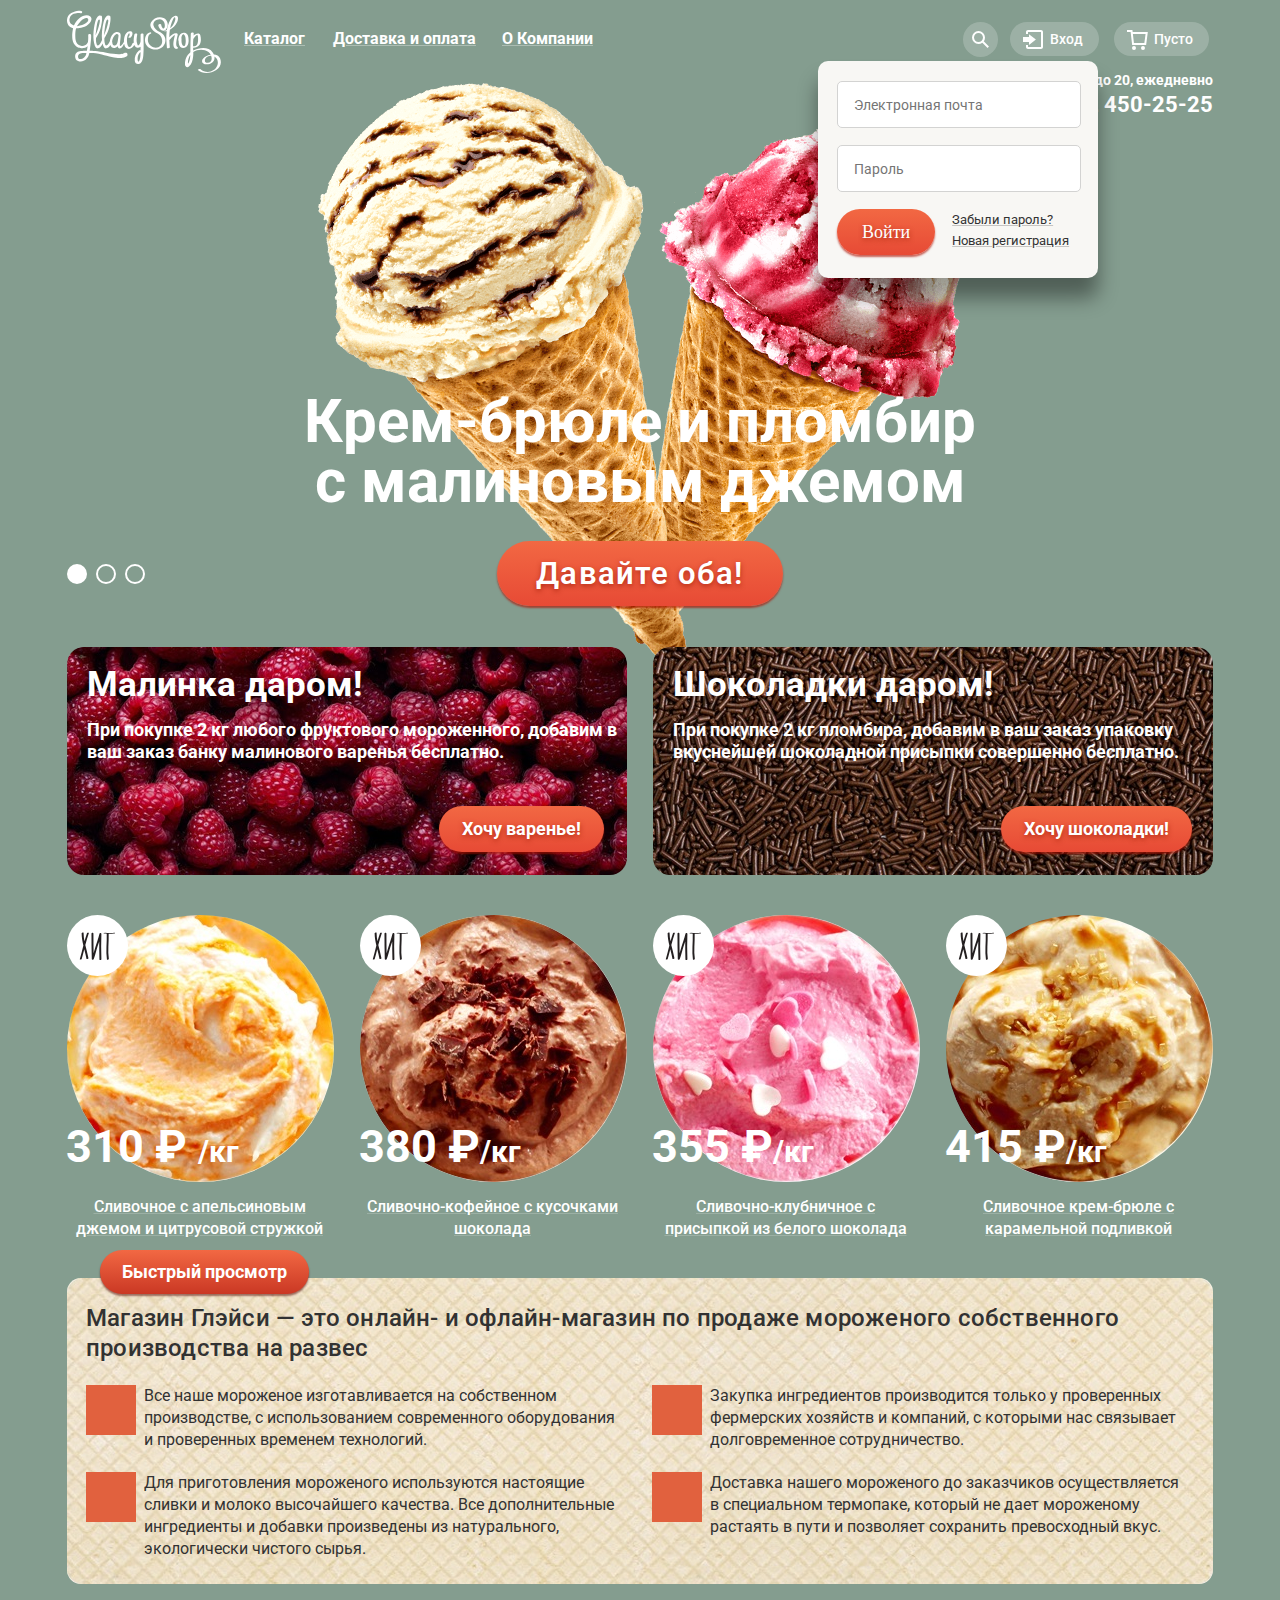
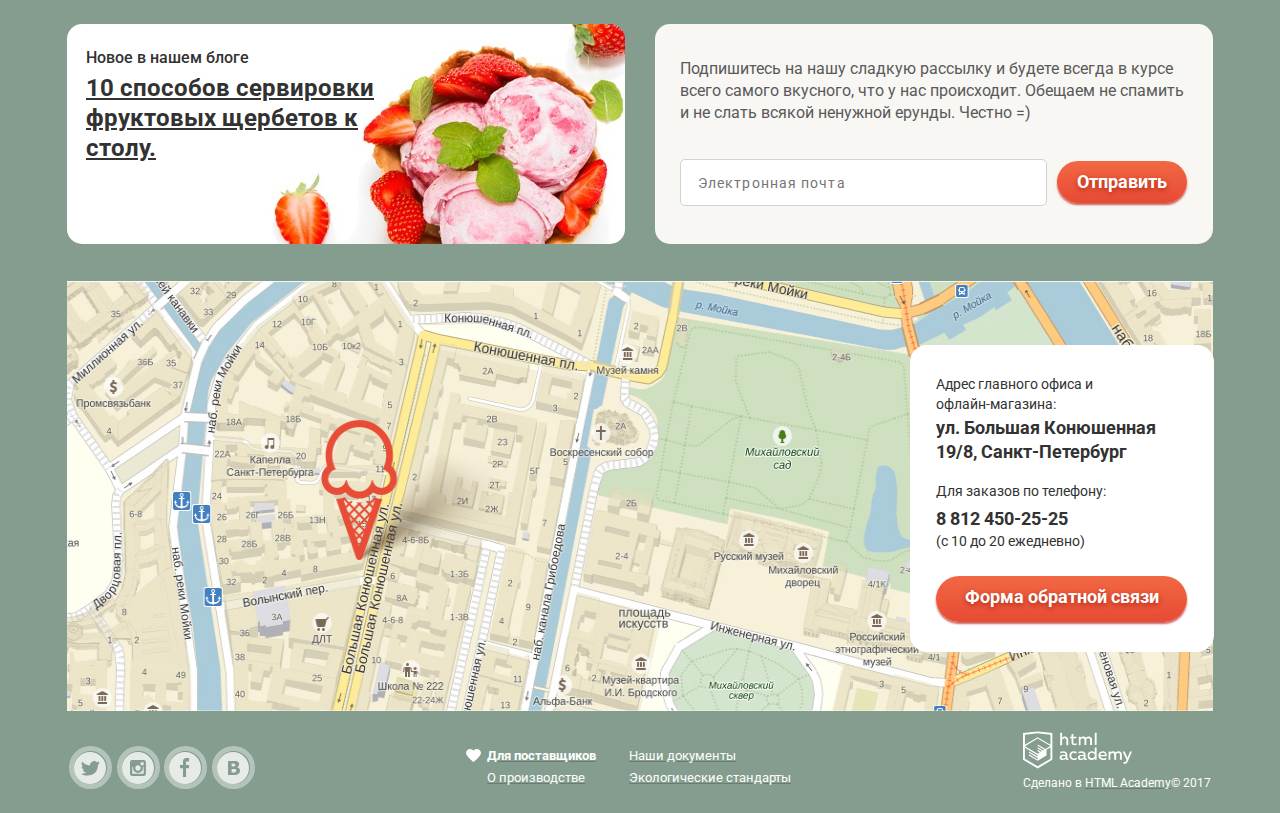
==== commit 492cd0da: "Commit" ====
--- a/index.html
+++ b/index.html
@@ -162,6 +162,7 @@
                   <figcaption class="catalog-item-info">
                     <span class="catalog-item-title">Сливочное с апельсиновым джемом и цитрусовой стружкой</span>
                     <img class="hit" src="img/hit.svg" width="61" height="61" alt="хит">
+                    <a href="" class="item-btn site-btn">Быстрый просмотр</a>
                   </figcaption>
                 </figure>
               </a>
--- a/css/style.css
+++ b/css/style.css
@@ -229,6 +229,20 @@
 }
 
 .user-nav-btn-current{
+  font-size: 14px;
+  line-height: 16px;
+  font-weight: 500;
+  color: #323232;
+  min-width: 96px;
+  padding: 9px 16px;
+  padding-left: 40px;
+  margin-left: 7px;
+  border-radius: 50px;
+  background-color: #f8f7f4;
+}
+
+.user-nav-btn-current:hover,
+.user-nav-btn-current:focus {
   font-size: 14px;
   line-height: 16px;
   font-weight: 500;
@@ -275,6 +289,7 @@
   border-radius: 10px;
   background-color: #f8f7f4;
   box-shadow: 0 20px 20px 0 rgba(0, 0, 0, 0.40);
+  z-index: 3;
 }
 .modal-login .login-email input {
   box-sizing: border-box;
@@ -602,8 +617,17 @@
 .orders-list {
   list-style: none;
 }
+
 .pagination-list {
+  display: flex;
+  justify-content: space-between;
+  width: 250px;
+  height: 27px;
   list-style: none;
+  margin: 0;
+  margin-left: auto;
+  padding: 0;
+  border: 2px solid red;
 }
 .pagination-list a {
   color: #ffffff;
@@ -794,6 +818,42 @@
 background: #D07058;
   border-radius: 20px;
   text-decoration: none;
+}
+
+.item-btn {
+    position: absolute;
+    left: 50%;
+    display: none;
+    margin: 10px 10px 10px -101px;
+    padding: 10px 18px;
+    text-align: center;
+    background-color: #e84d37;
+    background-image: -webkit-linear-gradient(bottom,#e74a35 0%,#f26843 100%);
+    background-image: linear-gradient(to top,#e74a35 0%,#f26843 100%);
+    box-shadow: 0 1px 2px #ac1000;
+}
+.site-btn {
+    display: inline-block;
+    padding: 10px 22px;
+    font-weight: 700;
+    font-size: 18px;
+    line-height: 24px;
+    vertical-align: top;
+    color: #fff;
+    text-decoration: none;
+    white-space: nowrap;
+    background-image: -webkit-linear-gradient(bottom,#ca3824 0%,#f26843 100%);
+    background-image: linear-gradient(to top,#ca3824 0%,#f26843 100%);
+    border: none;
+    border-radius: 25px;
+    outline: none;
+    box-shadow: 0 2px 2px rgba(85,8,0,.54);
+    cursor: pointer;
+}
+
+.catalogIcecream:hover .item-button {
+    display: block;
+  background-color: aqua;
 }
 
 .company {
@@ -887,7 +947,7 @@
   color: #5a5a5a;
   background-color: #f8f7f4;
   border: 10px solid transparent;
-  border-image: url("../img/postal-bgd.jpg");
+  background: #f8f7f4 url(../img/pictures/subscribe-bg.png);
   border-image-repeat: repeat;
   display: block;
 }
@@ -1339,6 +1399,6 @@
   right: 0;
   bottom: 0;
   background-color: rgba(0, 0, 0, 0.2);
-  z-index: 3;
+  z-index: 4;
   cursor: pointer;
 }
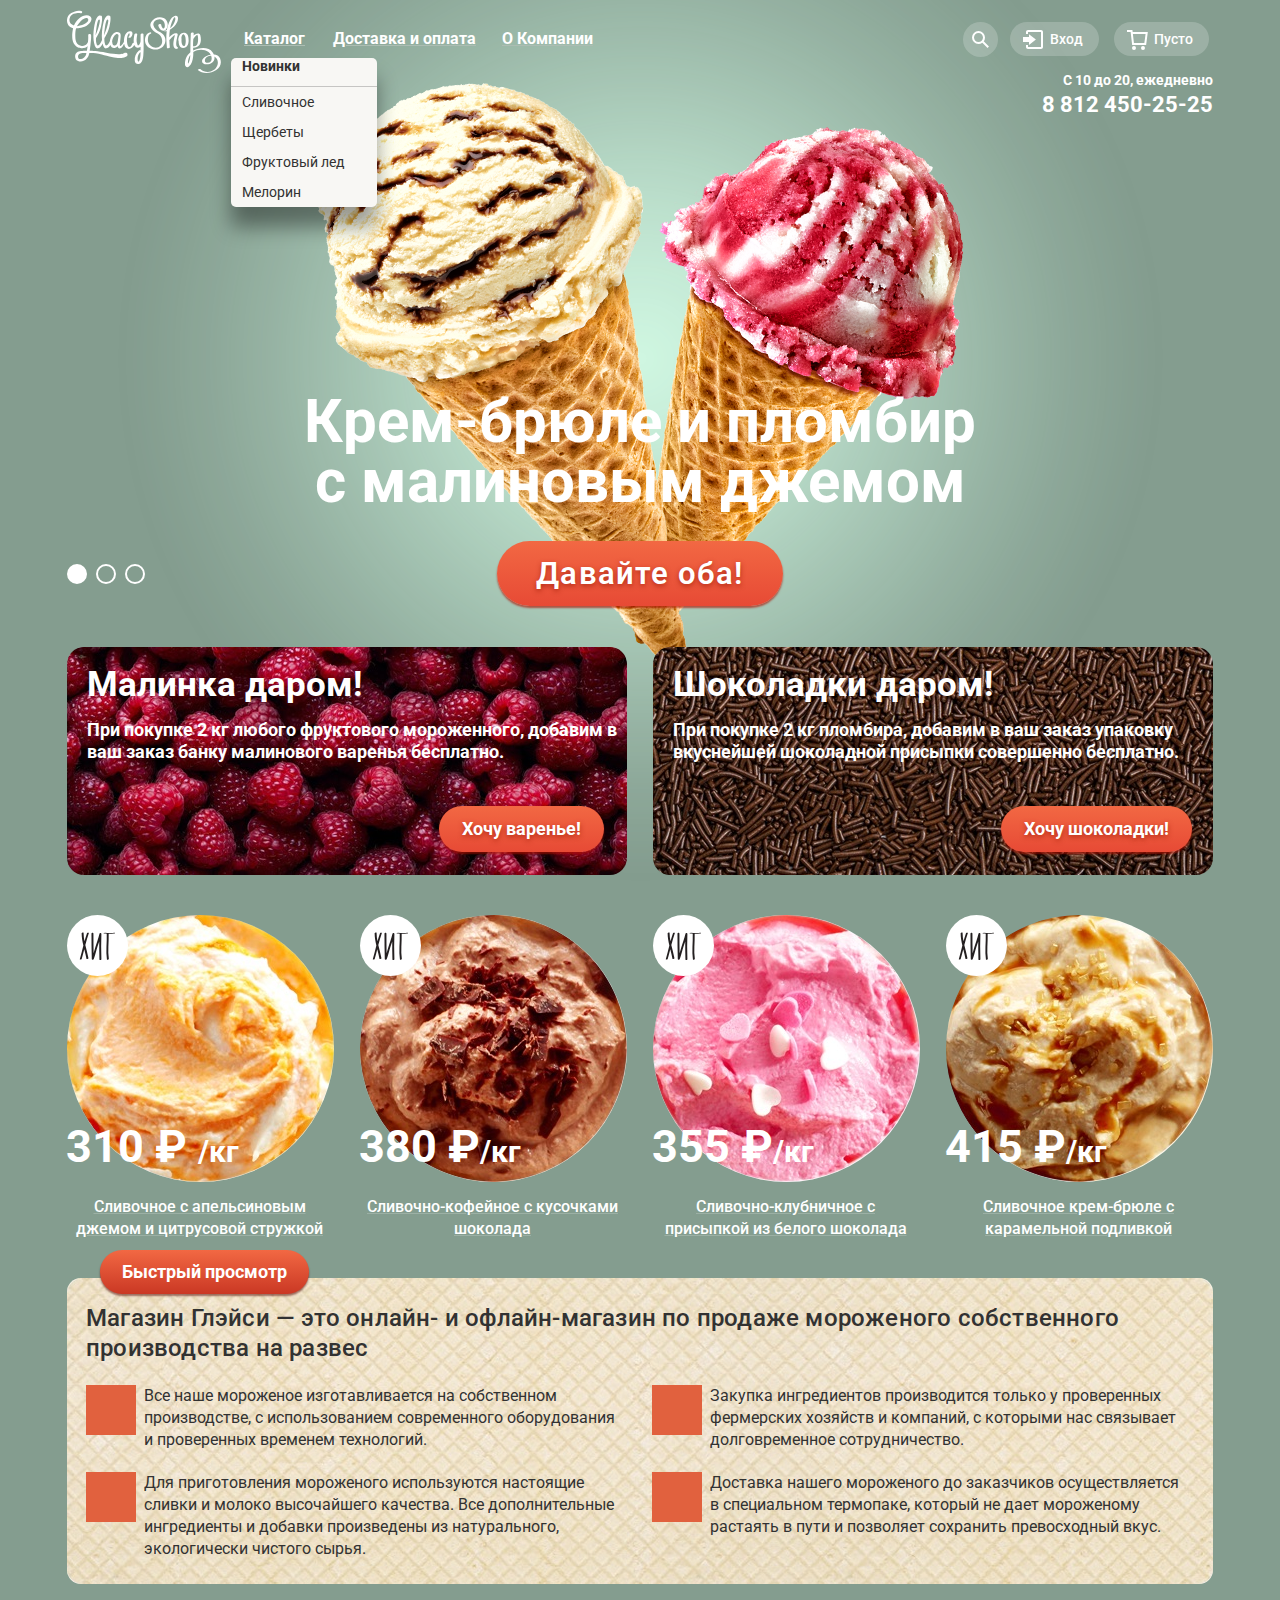
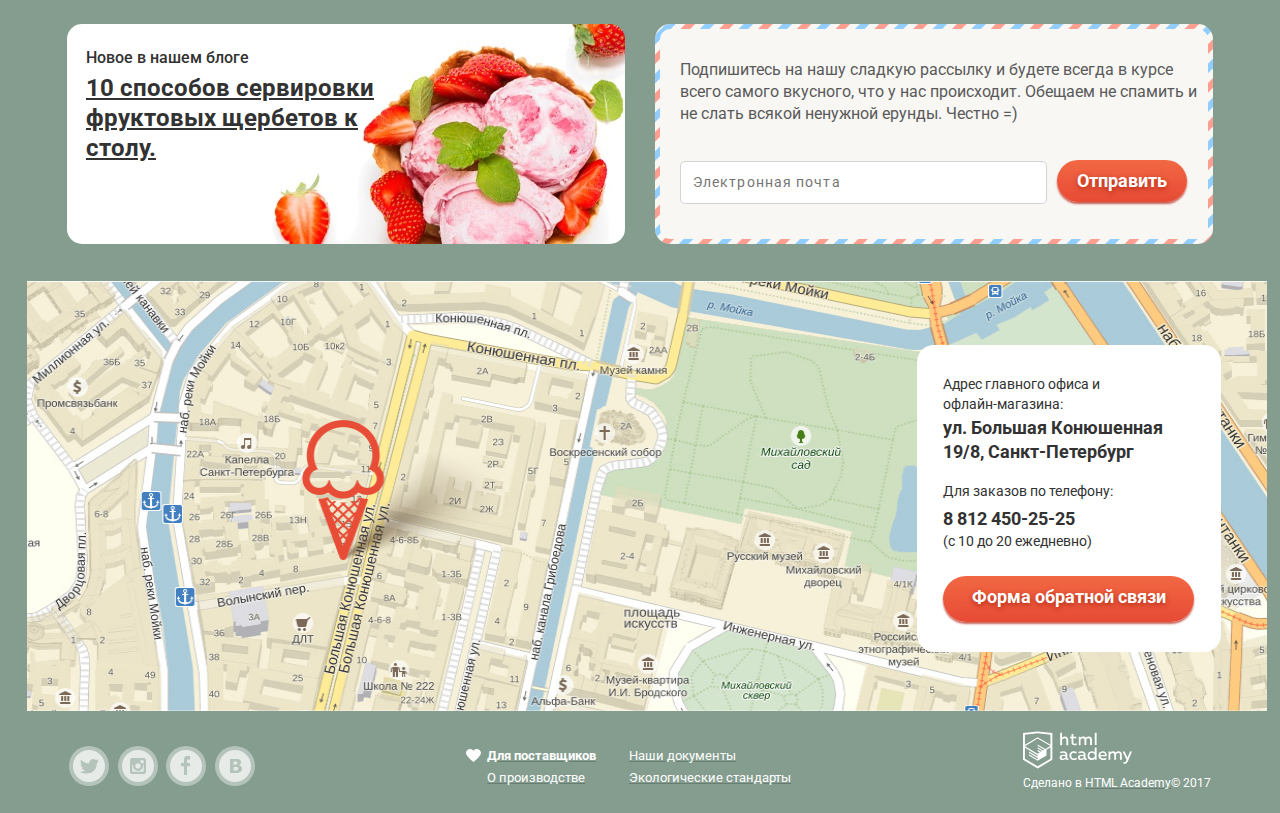
==== commit 5894bab1: "Завершил главную страницу" ====
--- a/index.html
+++ b/index.html
@@ -235,17 +235,21 @@
           </article>
           <section class="subscribe box-size">
             <h3 class="visually-hidden">Подпишитесь на рассылку</h3>
-            <p class="subscribe-text">Подпишитесь на нашу сладкую рассылку и будете всегда в курсе всего самого вкусного, что у нас происходит. Обещаем не спамить и не слать всякой ненужной ерунды. Честно =)</p>
-            <form class="subcribe-form">
+            
+            <form class="subscribe-form">
+             <p class="subscribe-text">Подпишитесь на нашу сладкую рассылку и будете всегда в курсе всего самого вкусного, что у нас происходит. Обещаем не спамить и не слать всякой ненужной ерунды. Честно =)</p>
               <label class="visually-hidden" for="email-form"></label>
               <input type="email" id="email-form" name="email" placeholder="Электронная почта">
               <button class="subscribe-btn" type="submit">Отправить</button>
             </form>
           </section>
         </div>
+        </div>
+   </main>
+        
         <section class="contacts">
           <h2 class="visually-hidden">Контакты</h2>
-          <img src="img/map.jpg" width="1200" height="430" alt="Наш адрес на карте">
+          <img src="img/map.jpg" width="1240" height="430" alt="Наш адрес на карте">
           <address class="contacts-address">
             <h3 class="contacts-title">Адрес главного офиса и офлайн-магазина:</h3>
             <p class="our-address">ул. Большая Конюшенная 19/8, Санкт-Петербург</p>
@@ -254,8 +258,8 @@
             <p class="contacts-open">(с 10 до 20 ежедневно)</p>
             <a class="contacts-btn" href="#">Форма обратной связи</a>
         </address>
-
-        </section>
+        </section>
+    <div class="container">
         <footer class="main-footer">
           <div class="footer-social">
             <ul class="social-list">
@@ -325,6 +329,7 @@
             </a>
           </div>
         </footer>
+    </div>
 
         <form class="modal modal-feedback">
           <h2 class="feedback-title">Мы обязательно вам ответим!</h2>
@@ -345,8 +350,6 @@
           <textarea type="text" rows="10" cols="50" placeholder="Напишите что-нибудь..." class="modal-textarea" required></textarea>
           <button class="feedback-btn" type="submit">Отправить</button>
         </form>
-      </main>
-    </div>
   </div>
   <div class="modal-overlay"></div>
 </body>
--- a/css/style.css
+++ b/css/style.css
@@ -99,17 +99,17 @@
 #product-1:checked ~ .site-wrapper {
   background-color: #849d8f;
   background-image: url("../img/ice-cream-1.png");
-  background-position: center 83px;
+  background-position: center 0;
 }
 #product-2:checked ~ .site-wrapper {
   background-color: #8996a6;
   background-image: url("../img/ice-cream-2.png");
-  background-position: center 83px;
+  background-position: center 0;
 }
 #product-3:checked ~ .site-wrapper {
   background-color: #9d8b84;
   background-image: url("../img/ice-cream-3.png");
-  background-position: center 83px;
+  background-position: center 0;
 }
 #product-1:checked ~ .site-wrapper #slide1,
 #product-2:checked ~ .site-wrapper #slide2,
@@ -227,8 +227,7 @@
 .login-link .user-nav-btn:hover {
   background: #f8f7f4;
 }
-
-.user-nav-btn-current{
+.user-nav-btn-current {
   font-size: 14px;
   line-height: 16px;
   font-weight: 500;
@@ -240,7 +239,6 @@
   border-radius: 50px;
   background-color: #f8f7f4;
 }
-
 .user-nav-btn-current:hover,
 .user-nav-btn-current:focus {
   font-size: 14px;
@@ -254,7 +252,6 @@
   border-radius: 50px;
   background-color: #f8f7f4;
 }
-
 .login-link {
   position: relative;
   padding: 0 5px;
@@ -275,9 +272,7 @@
   text-decoration: none;
 }
 .modal-login {
-  /*
   display: none;
-  */
   position: absolute;
   top: 33px;
   left: -180px;
@@ -378,13 +373,13 @@
   margin-bottom: 5px;
   margin-top: 3px;
 }
-.forget-pass a:hover,
-.new-registration a:hover {
+.forget-pass:hover,
+.new-registration:hover {
   color: #e84d37;
   text-decoration-color: rgba(232, 77, 55, 0.3);
 }
-.forget-pass a:active,
-.new-registration a:active {
+.forget-pass:active,
+.new-registration:active {
   color: #e84d37;
   text-decoration-color: rgba(232, 77, 55, 0.3);
 }
@@ -492,9 +487,7 @@
   position: absolute;
   top: 35px;
   left: 0;
-  padding-top: 10px;
-  padding-left: 6px;
-  padding-right: 9px;
+  padding-left: 0;
   margin: 0;
   width: 146px;
   font-size: 14px;
@@ -503,7 +496,8 @@
   color: #323232;
   background-color: #F8F7F4;
   list-style: none;
-  display: none;
+  /*
+  display: none;*/
   text-decoration: none;
   box-shadow: 0 20px 20px 0 rgba(0, 0, 0, 0.40);
   border-radius: 5px;
@@ -514,13 +508,10 @@
 }
 .sub-menu-item:hover {
   background-color: #FBDED7;
-  width: 146px;
-  margin-left: -6px;
 }
 .sub-menu-item:active {
   background-color: #F6B5A5;
   width: 146px;
-  margin-left: -6px;
 }
 .new-sub:hover {
   /*
@@ -528,8 +519,8 @@
   */
   background-color: #FBDED7;
   width: 146px;
-  height: 31px;
-  margin-left: -6px;
+  /*
+  margin-left: -6px;*/
 }
 .sub-menu-link {
   color: #323232;
@@ -617,7 +608,6 @@
 .orders-list {
   list-style: none;
 }
-
 .pagination-list {
   display: flex;
   justify-content: space-between;
@@ -803,11 +793,10 @@
   border-radius: 20px;
   padding: 7px 13px;
   /* Shape 117 copy: */
-background: rgba(248,247,244,0.99);
-background: #EDEDED;
-box-shadow: inset 0 2px 1px 0 #696969;
-}
-
+  background: rgba(248, 247, 244, 0.99);
+  background: #EDEDED;
+  box-shadow: inset 0 2px 1px 0 #696969;
+}
 .catalog-link-current {
   display: inline-block;
   padding: 7px 13px;
@@ -815,47 +804,44 @@
   line-height: 18px;
   font-weight: 700;
   color: #ffffff;
-background: #D07058;
+  background: #D07058;
   border-radius: 20px;
   text-decoration: none;
 }
-
 .item-btn {
-    position: absolute;
-    left: 50%;
-    display: none;
-    margin: 10px 10px 10px -101px;
-    padding: 10px 18px;
-    text-align: center;
-    background-color: #e84d37;
-    background-image: -webkit-linear-gradient(bottom,#e74a35 0%,#f26843 100%);
-    background-image: linear-gradient(to top,#e74a35 0%,#f26843 100%);
-    box-shadow: 0 1px 2px #ac1000;
+  position: absolute;
+  left: 50%;
+  display: none;
+  margin: 10px 10px 10px -101px;
+  padding: 10px 18px;
+  text-align: center;
+  background-color: #e84d37;
+  background-image: -webkit-linear-gradient(bottom, #e74a35 0%, #f26843 100%);
+  background-image: linear-gradient(to top, #e74a35 0%, #f26843 100%);
+  box-shadow: 0 1px 2px #ac1000;
 }
 .site-btn {
-    display: inline-block;
-    padding: 10px 22px;
-    font-weight: 700;
-    font-size: 18px;
-    line-height: 24px;
-    vertical-align: top;
-    color: #fff;
-    text-decoration: none;
-    white-space: nowrap;
-    background-image: -webkit-linear-gradient(bottom,#ca3824 0%,#f26843 100%);
-    background-image: linear-gradient(to top,#ca3824 0%,#f26843 100%);
-    border: none;
-    border-radius: 25px;
-    outline: none;
-    box-shadow: 0 2px 2px rgba(85,8,0,.54);
-    cursor: pointer;
-}
-
+  display: inline-block;
+  padding: 10px 22px;
+  font-weight: 700;
+  font-size: 18px;
+  line-height: 24px;
+  vertical-align: top;
+  color: #fff;
+  text-decoration: none;
+  white-space: nowrap;
+  background-image: -webkit-linear-gradient(bottom, #ca3824 0%, #f26843 100%);
+  background-image: linear-gradient(to top, #ca3824 0%, #f26843 100%);
+  border: none;
+  border-radius: 25px;
+  outline: none;
+  box-shadow: 0 2px 2px rgba(85, 8, 0, .54);
+  cursor: pointer;
+}
 .catalogIcecream:hover .item-button {
-    display: block;
+  display: block;
   background-color: aqua;
 }
-
 .company {
   color: #323232;
   background-color: #f2e9d1;
@@ -910,7 +896,7 @@
   width: 558px;
   height: 220px;
   border-radius: 15px;
-  padding: 10px;
+  padding: 5px;
 }
 .news {
   color: #323232;
@@ -945,9 +931,8 @@
 }
 .subscribe {
   color: #5a5a5a;
-  background-color: #f8f7f4;
-  border: 10px solid transparent;
-  background: #f8f7f4 url(../img/pictures/subscribe-bg.png);
+  background-color: #fff;
+  background-image: url("../img/bg-post.svg");
   border-image-repeat: repeat;
   display: block;
 }
@@ -957,8 +942,9 @@
   font-weight: 400;
   color: #5a5a5a;
   padding: 0;
-  padding-top: 14px;
-  padding-left: 5px;
+  padding-top: 30px;
+  padding-left: 20px;
+  padding-right: 10px;
   margin: 0;
   margin-bottom: 35px;
 }
@@ -967,14 +953,16 @@
   line-height: 24px;
   font-weight: 400;
   color: #999999;
-  margin: 0;
-  padding: 0;
+  background-color: #f8f7f4;
+  height: 100%;
+  padding: 0;
+  border-radius: 10px;
 }
 .subscribe input {
   box-sizing: border-box;
   display: inline-block;
   width: 367px;
-  height: 47px;
+  height: 43px;
   font-family: "Roboto", "Arial", sans-serif;
   font-size: 14px;
   line-height: 24px;
@@ -982,8 +970,8 @@
   letter-spacing: 1.1px;
   color: #999999;
   padding: 0;
-  padding-left: 17px;
-  margin-left: 5px;
+  padding-left: 12px;
+  margin-left: 20px;
   background-color: #ffffff;
   border: 1px solid #d3d3d2;
   border-radius: 5px;
@@ -1024,7 +1012,9 @@
   color: #323232;
   background-color: #ffffff;
   position: relative;
+  width: 1240px;
   height: 430px;
+  margin: 0 auto;
 }
 .contacts-title {
   font-size: 14px;
@@ -1059,7 +1049,7 @@
   background-color: #fff;
   position: absolute;
   top: 64px;
-  left: 843px;
+  left: 890px;
 }
 .contacts-tel {
   font-size: 18px;
@@ -1282,36 +1272,24 @@
 .social-button {
   display: flex;
   align-items: center;
-  justify-content: space-between;
-  margin: 0;
-  padding: 0;
-  width: 43px;
-  height: 43px;
+  justify-content: center;
+  margin: 0;
+  padding: 0;
+  width: 40px;
+  height: 40px;
   vertical-align: middle;
   opacity: 0.;
-  border: 5px solid rgba(255, 255, 255, 0.5);
+  background: rgba(255, 255, 255, 0.5);
   border-radius: 50%;
-}
-.twitter,
-.instagram,
-.facebook,
-.vkontakte {
-  background-position: 0 0;
   opacity: 0.8;
 }
-.twitter:hover,
-.instagram:hover,
-.facebook:hover,
-.vkontakte:hover {
+.social-button:hover {
   opacity: inherit;
-  border: 5px solid rgba(255, 255, 255, 0.7);
-}
-.twitter:active,
-.instagram:active,
-.facebook:active,
-.vkontakte:active {
+  background: rgba(255, 255, 255, 0.5);
+}
+.social-button:active path {
   fill: #e9e9e9;
-  border: 5px solid rgba(255, 255, 255, 0.7);
+  background: rgba(255, 255, 255, 0.7);
 }
 .footer-social ul {
   display: flex;
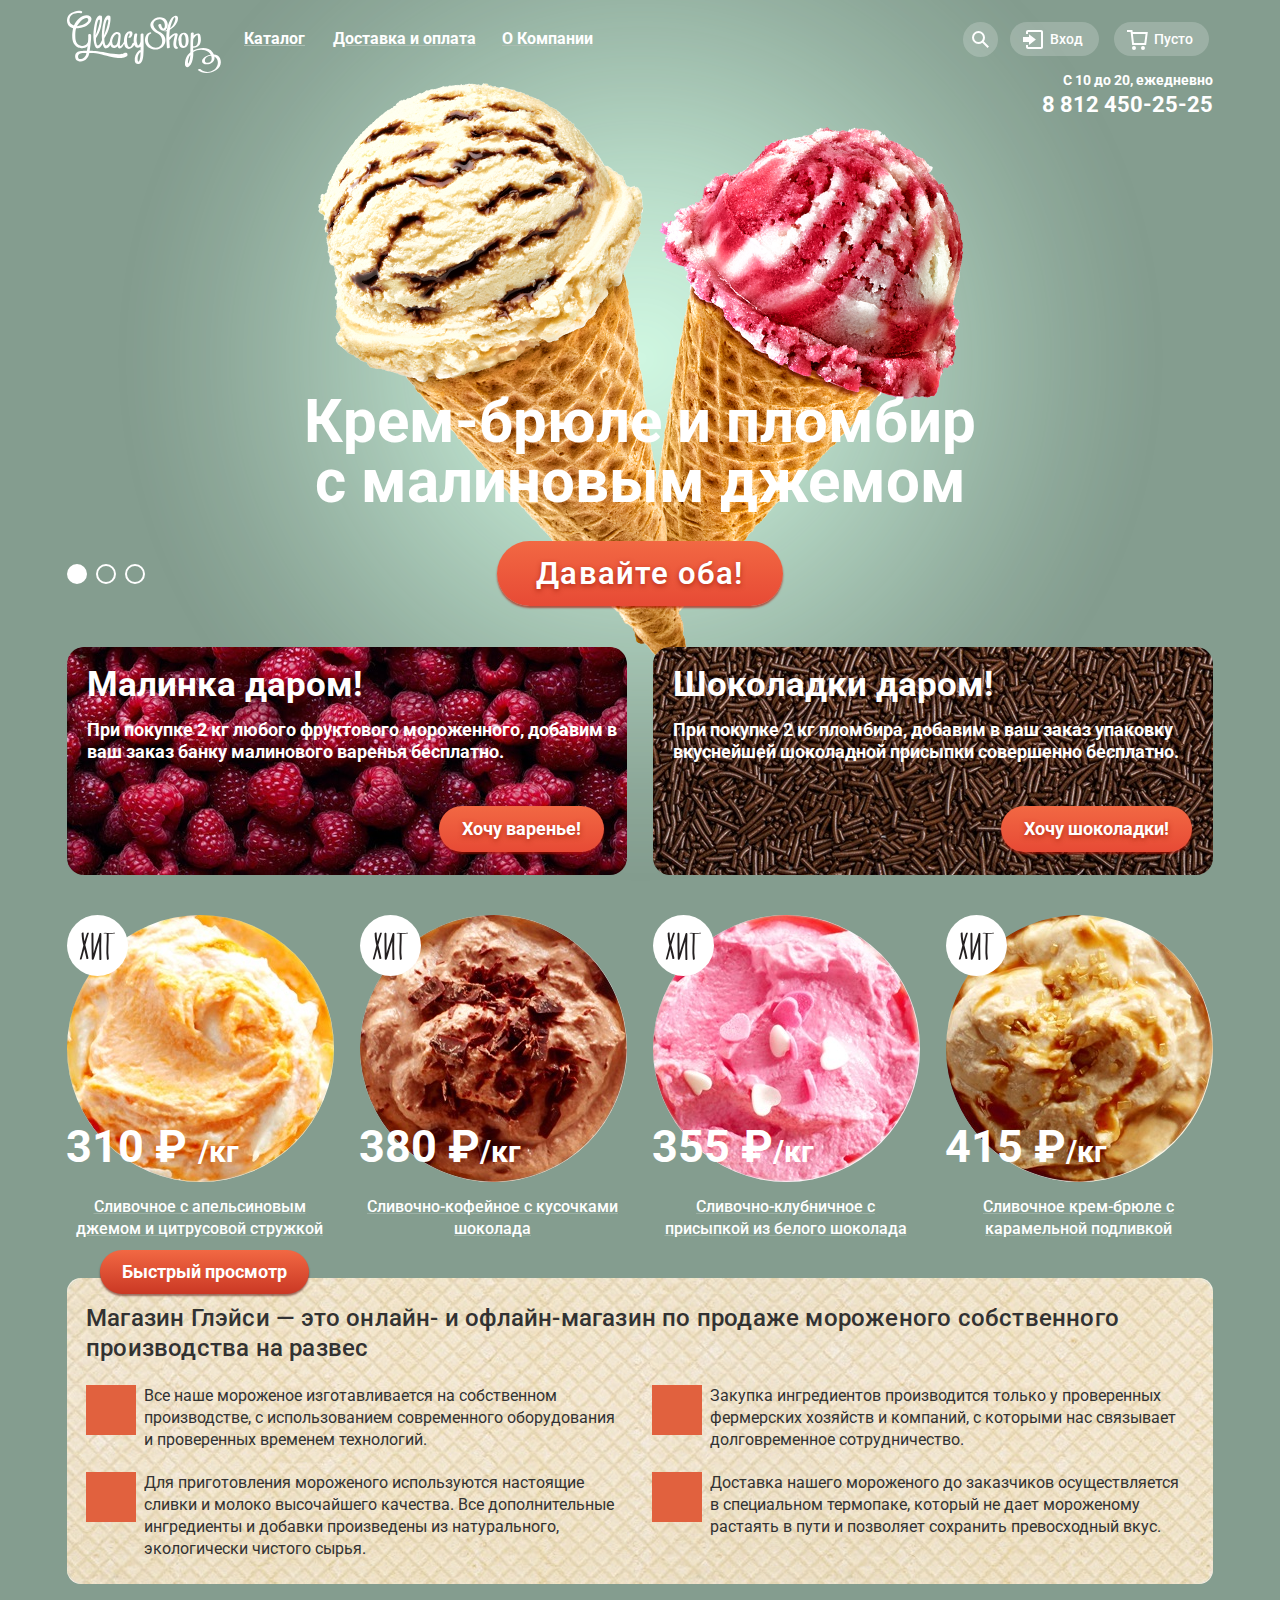
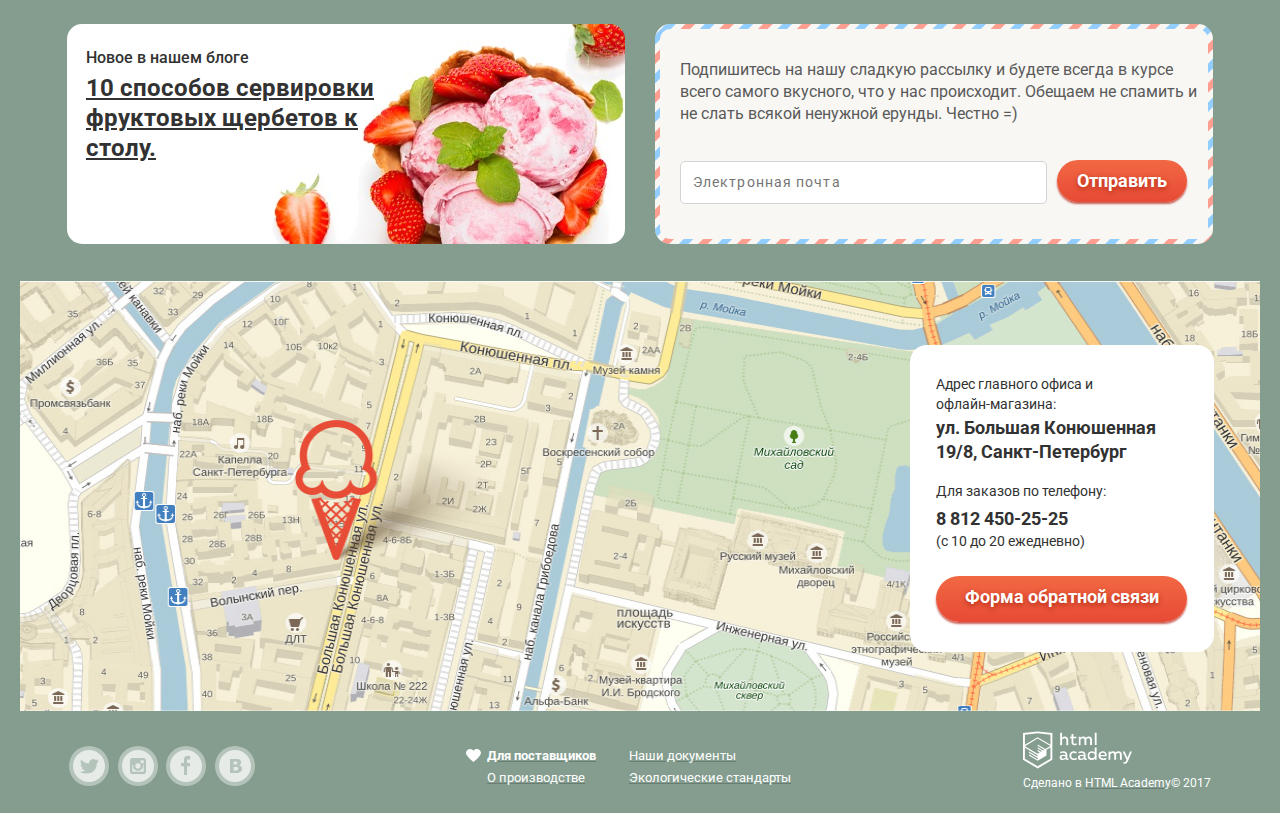
==== commit 6187db4e: "commit" ====
--- a/index.html
+++ b/index.html
@@ -27,7 +27,7 @@
                   <ul class="sub-menu">
                     <li class="new-sub sub-menu-item"><a class="sub-menu-link" href="#1">Новинки</a>
                     </li>
-                    <li class="sub-menu-item"><a class="sub-menu-link" href="#2">Сливочное</a>
+                    <li class="sub-menu-item"><a class="sub-menu-link" href="catalog.html">Сливочное</a>
                     </li>
                     <li class="sub-menu-item"><a class="sub-menu-link" href="#3">Щербеты</a>
                     </li>
@@ -104,7 +104,7 @@
           </div>
         </nav>
       </header>
-      <main class="main-container">
+ <main class="main-container">
         <h1 class="visually-hidden">Магазин мороженного Глейси</h1>
 
         <section class="slider">
@@ -244,9 +244,10 @@
             </form>
           </section>
         </div>
-        </div>
+        
+    </div>
    </main>
-        
+  </div>
         <section class="contacts">
           <h2 class="visually-hidden">Контакты</h2>
           <img src="img/map.jpg" width="1240" height="430" alt="Наш адрес на карте">
@@ -350,7 +351,7 @@
           <textarea type="text" rows="10" cols="50" placeholder="Напишите что-нибудь..." class="modal-textarea" required></textarea>
           <button class="feedback-btn" type="submit">Отправить</button>
         </form>
-  </div>
+  
   <div class="modal-overlay"></div>
 </body>
 </html>
--- a/css/style.css
+++ b/css/style.css
@@ -496,11 +496,11 @@
   color: #323232;
   background-color: #F8F7F4;
   list-style: none;
-  /*
-  display: none;*/
+  display: none;
   text-decoration: none;
   box-shadow: 0 20px 20px 0 rgba(0, 0, 0, 0.40);
   border-radius: 5px;
+  z-index: 3;
 }
 .sub-menu-item {
   width: 100%;
@@ -514,16 +514,15 @@
   width: 146px;
 }
 .new-sub:hover {
-  /*
-  padding-top: 10px;
-  */
   background-color: #FBDED7;
   width: 146px;
-  /*
-  margin-left: -6px;*/
+}
+.sub-menu-item-current {
+  background-color: #d07058;
 }
 .sub-menu-link {
   color: #323232;
+  padding: 10px;
 }
 .new-sub {
   font-size: 14px;
@@ -531,6 +530,8 @@
   font-weight: 700;
   padding-bottom: 12px;
   border-bottom: 1px solid rgba(0, 0, 0, 0.2);
+  padding-top: 14px;
+  padding-bottom: 13px;
 }
 .work-hours {
   color: #fff;
@@ -792,7 +793,6 @@
   text-decoration: none;
   border-radius: 20px;
   padding: 7px 13px;
-  /* Shape 117 copy: */
   background: rgba(248, 247, 244, 0.99);
   background: #EDEDED;
   box-shadow: inset 0 2px 1px 0 #696969;
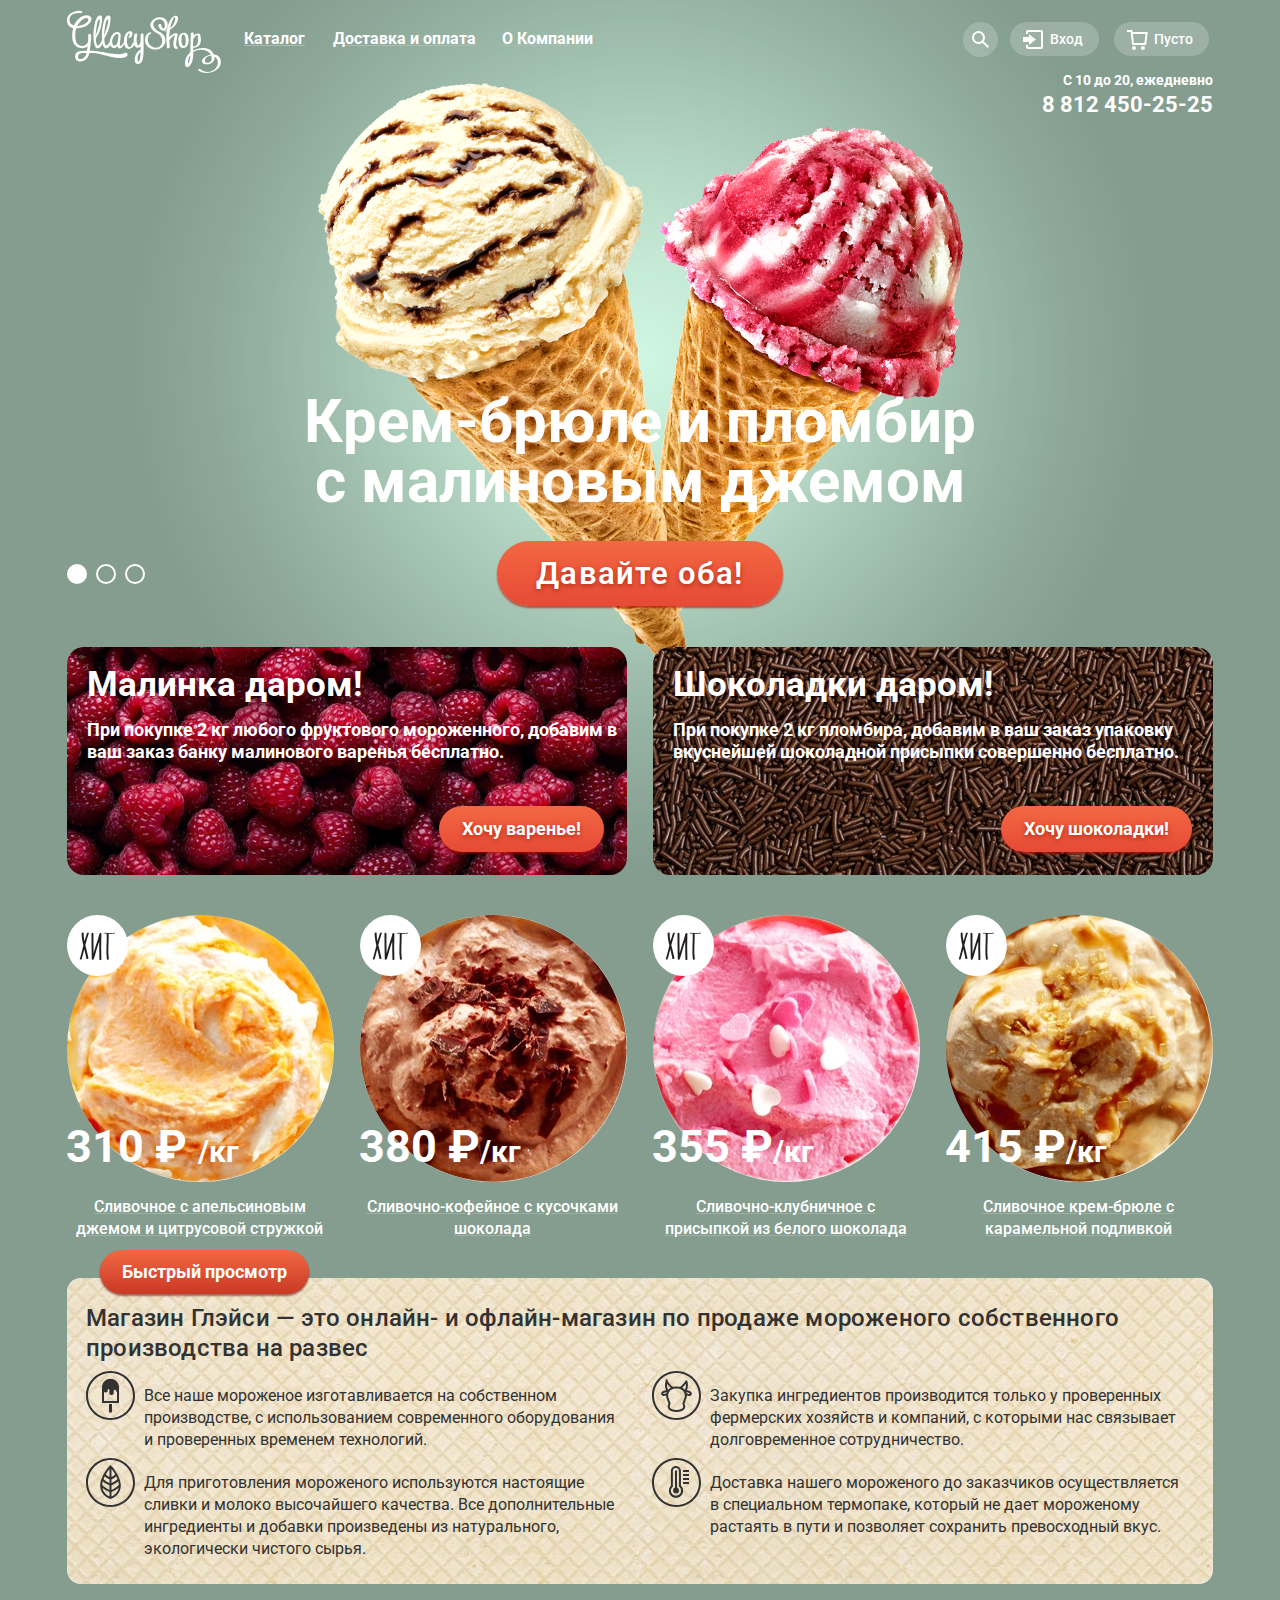
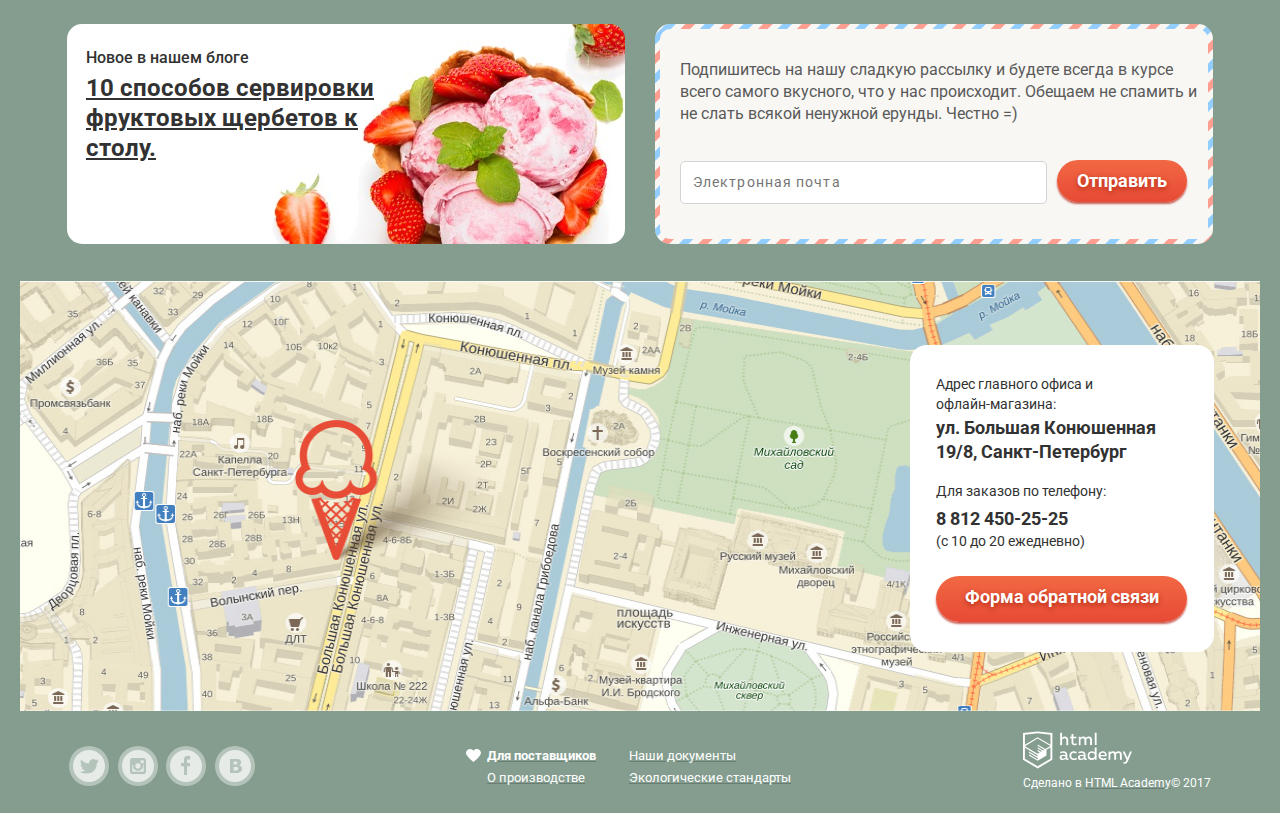
==== commit 017c9a17: "Стилизует корзину заказа" ====
--- a/index.html
+++ b/index.html
@@ -244,7 +244,6 @@
             </form>
           </section>
         </div>
-        
     </div>
    </main>
   </div>
--- a/css/style.css
+++ b/css/style.css
@@ -427,6 +427,165 @@
   fill: #323232;
   stroke: #323232;
 }
+
+/* ======= Корзина =========*/
+
+.modal-order {
+  /*
+  display: none;
+  position: absolute;
+  top: 33px;
+  right: 0;
+  width: 540px;
+  padding:14px;
+  border-radius: 10px;
+  background-color: #f8f7f4;
+  box-shadow: 0 20px 20px 0 rgba(0, 0, 0, 0.40);
+  z-index: 3;
+}
+.your-order:hover .modal-order {
+  display: block;*/
+
+}
+
+.modal-order  {
+    position: absolute;
+    top: 37px;
+    right: 0;
+    z-index: 20;
+    /* display: none; */
+    box-sizing: border-box;
+    width: 540px;
+    padding: 15px 15px 20px;
+    color: #323232;
+  background-color: #f8f7f4;
+    border-radius: 5px;
+    box-shadow: 0 20px 20px rgba(0,0,0,.4);
+}
+
+.cart-item {
+    width: 100%;
+    border-bottom: 1px solid #cacac7;
+}
+
+.cart-item a {
+    font-weight: 400;
+    text-decoration: none;
+}
+
+.cart-item, .cart-item a {
+    font-size: 13px;
+    line-height: 16px;
+    color: #323232;
+}
+
+.cart-item img {
+    width: 33px;
+    height: 33px;
+    border-radius: 50%;
+}
+
+.cart-item td {
+    padding-right: 5px;
+    padding-bottom: 15px;
+    vertical-align: middle;
+}
+
+.item-width {
+  width: 228px;
+}
+
+.cart-item span {
+    color: #999;
+}
+
+.cart-total-price {
+    width: 100%;
+    padding-top: 15px;
+    padding-bottom: 15px;
+    font-weight: 700;
+    font-size: 15px;
+    line-height: 18px;
+    text-align: right;
+}
+
+.modal-order .order-btn {
+    float: right;
+    padding-right: 15px;
+    padding-left: 15px;
+}
+
+
+.order-btn {
+    display: inline-block;
+    padding: 10px 22px;
+    font-weight: 700;
+    font-size: 18px;
+    line-height: 24px;
+    vertical-align: top;
+    color: #fff;
+    text-decoration: none;
+    white-space: nowrap;
+    background-image: -webkit-linear-gradient(bottom,#ca3824 0%,#f26843 100%);
+    background-image: linear-gradient(to top,#ca3824 0%,#f26843 100%);
+    border: none;
+    border-radius: 25px;
+    outline: none;
+    box-shadow: 0 2px 2px rgba(85,8,0,.54);
+    cursor: pointer;
+}
+.order-btn:hover {
+  background: linear-gradient(to bottom, #f58669 0%, #ec6f5e 100%);
+  box-shadow: 0 2px 2px rgba(172, 16, 0, 1);
+}
+.order-btn:active {
+  background: linear-gradient(to bottom, #d84732 0%, #e1613e 100%);
+  box-shadow: inset 0 2px 2px rgba(172, 16, 0, 1);
+}
+
+.catalog-item-sm {
+  font-size: 13px;
+  letter-spacing: 0;
+  line-height: 16px;
+  font-weight: 400px;
+  color: #323232;
+}
+
+.cart-close-button-1 {
+  position: absolute;
+  top: 28px;
+  left: -14px;
+  width: 11px;
+  height: 11px;
+  padding: 0;
+  font-size: 0;
+  border: 0;
+  background-color: transparent;
+  cursor: pointer;
+  outline: none;
+}
+
+.cart-close-button-2 {
+  position: absolute;
+  top: 78px;
+  left: -14px;
+  width: 11px;
+  height: 11px;
+  padding: 0;
+  font-size: 0;
+  border: 0;
+  background-color: transparent;
+  cursor: pointer;
+  outline: none;
+}
+
+.cart-close-button-1:active,
+.cart-close-button-2:active {
+}
+
+
+
+
 .search:hover path {
   fill: #323232;
 }
@@ -574,6 +733,13 @@
   margin-bottom: 3px;
   list-style: none;
 }
+
+ul.breadcrumbs li {display: inline;}
+ul.breadcrumbs li+li:before {
+    padding: 8px;
+    color: #ffffff;
+    content: "\00bb";
+}
 .breadcrumbs-underline {
   text-decoration: underline;
   text-decoration-color: rgba(151, 172, 160, 0.2);
@@ -582,7 +748,7 @@
   color: #fff;
 }
 .breadcrumbs li {
-  margin-right: 8px;
+ 
 }
 .breadcrumbs a:hover,
 .breadcrumbs a:focus {
@@ -590,9 +756,7 @@
   text-decoration: underline;
   text-decoration-color: #a8a184;
 }
-.quotes li {
-  text-decoration: none;
-}
+
 .ice-cream {
   font-size: 35px;
   font-weight: 700;
@@ -609,20 +773,40 @@
 .orders-list {
   list-style: none;
 }
+
 .pagination-list {
   display: flex;
   justify-content: space-between;
-  width: 250px;
-  height: 27px;
+  width: 270px;
+  height: 30px;
   list-style: none;
   margin: 0;
   margin-left: auto;
   padding: 0;
   border: 2px solid red;
 }
+
 .pagination-list a {
-  color: #ffffff;
-}
+ text-decoration: none;
+ color: ##323232;
+ border-radius: 50%;
+}
+
+.pagination-list a.active {
+ background-color: #fff;
+ color: #323232;
+ border-radius: 50%;
+}
+
+.pagination-list a:hover:not(.active) {
+ background-color: rgba(255, 255, 255, 0.5);
+cursor: pointer;
+}
+
+
+
+
+
 .feature {
   margin-bottom: 40px;
 }
@@ -716,6 +900,11 @@
   position: relative;
   width: 267px;
   margin-right: 26px;
+  /*
+  padding: 10px;
+    padding-top: 8px;
+    padding-bottom: 21px;
+    flex-shrink: 0;*/
 }
 .catalog-item:nth-child(4n) {
   margin-right: 0;
@@ -838,7 +1027,7 @@
   box-shadow: 0 2px 2px rgba(85, 8, 0, .54);
   cursor: pointer;
 }
-.catalogIcecream:hover .item-button {
+.catalog-item:hover {
   display: block;
   background-color: aqua;
 }
@@ -886,12 +1075,33 @@
 .advantages-item::before {
   content: "";
   position: absolute;
-  width: 50px;
-  height: 50px;
-  background: #e1613e;
-  top: 0;
+  width: 49px;
+  height: 49px;
+  top: -14px;
   left: 0;
 }
+
+.advantages-item:nth-child(1)::before {
+  content: " ";
+  background-image: url("../img/ice-cream.svg");
+}
+
+.advantages-item:nth-child(2)::before {
+  content: " ";
+  background-image: url("../img/cow.svg");
+}
+
+.advantages-item:nth-child(3)::before {
+  content: " ";
+  background-image: url("../img/eco.svg");
+}
+
+.advantages-item:nth-child(4)::before {
+  content: " ";
+  background-image: url("../img/thermometer.svg");
+}
+   
+
 .box-size {
   width: 558px;
   height: 220px;
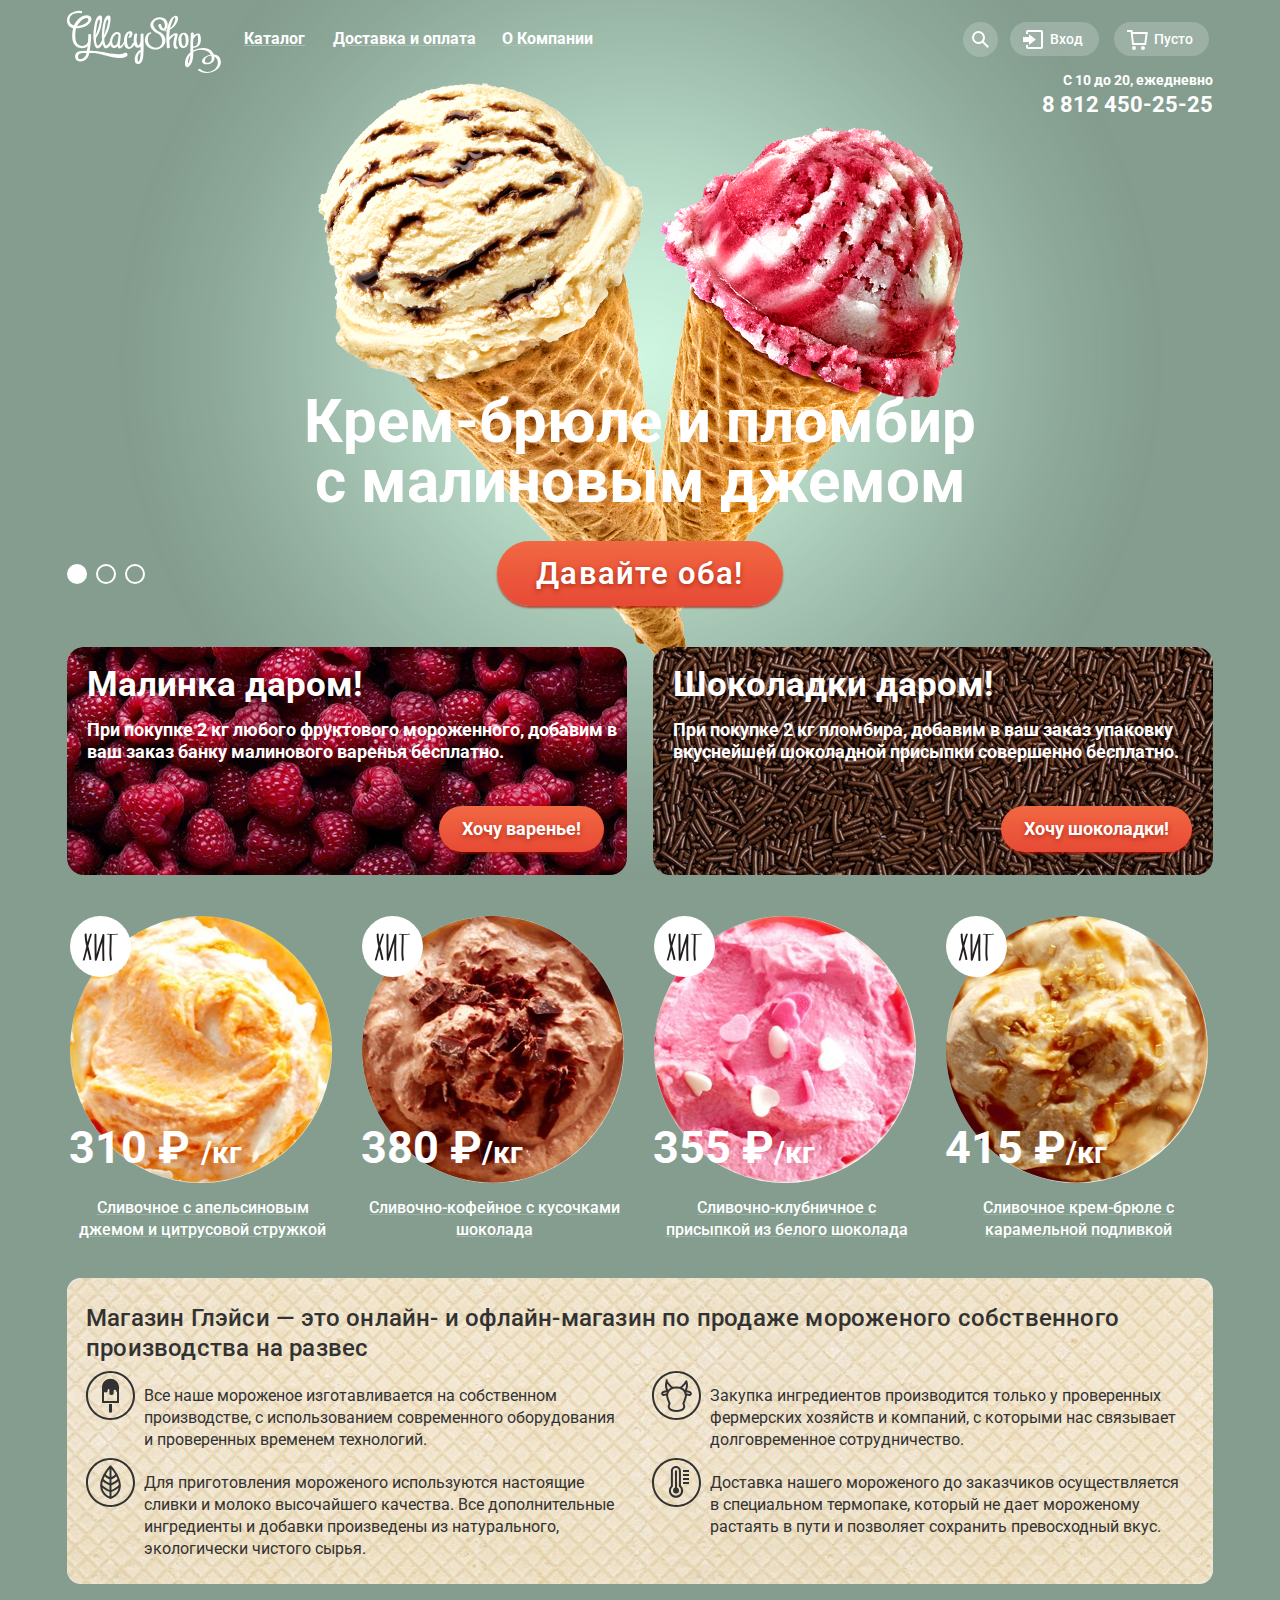
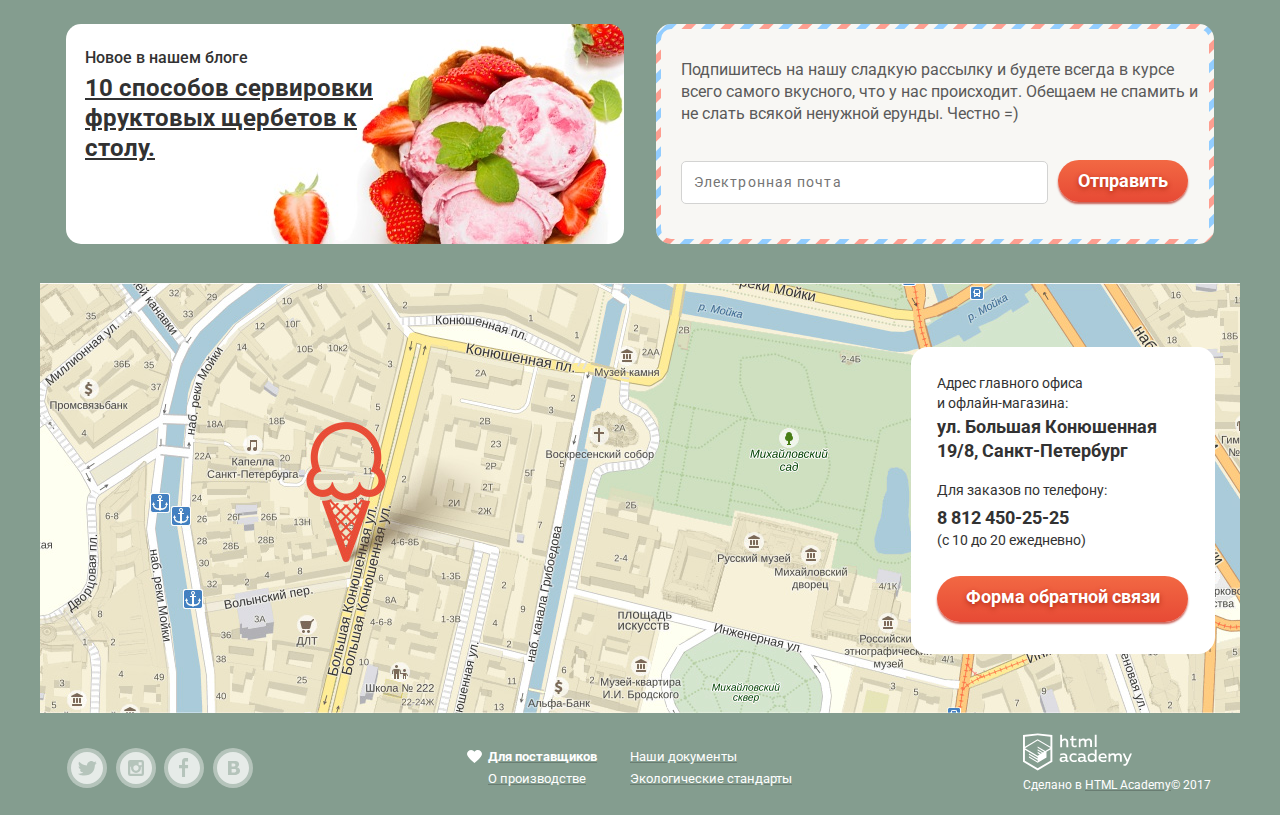
==== commit 7eacae5d: "Добавляет пагинацию" ====
--- a/index.html
+++ b/index.html
@@ -10,348 +10,368 @@
 </head>
 
 <body class="page">
-  <input class="visually-hidden" type="radio" id="product-1" name="toggle" checked>
-  <input class="visually-hidden" type="radio" id="product-2" name="toggle">
-  <input class="visually-hidden" type="radio" id="product-3" name="toggle">
-  <div class="site-wrapper">
-    <div class="container">
-      <header class="main-header">
-        <nav class="main-navigation">
-          <a class="main-header-logo">
-            <img class="logo-img" src="img/logo.svg" width="154" height="64" alt="Логотип магазина мороженного Глейси">
-          </a>
-          <div class="main-navigation-wrapper">
-            <div class="nav-container">
-              <ul class="site-navigation">
-                <li class="catalog-navigation"><a class="catalog-link" href="catalog.html">Каталог</a>
-                  <ul class="sub-menu">
-                    <li class="new-sub sub-menu-item"><a class="sub-menu-link" href="#1">Новинки</a>
-                    </li>
-                    <li class="sub-menu-item"><a class="sub-menu-link" href="catalog.html">Сливочное</a>
-                    </li>
-                    <li class="sub-menu-item"><a class="sub-menu-link" href="#3">Щербеты</a>
-                    </li>
-                    <li class="sub-menu-item"><a class="sub-menu-link" href="#4">Фруктовый лед</a>
-                    </li>
-                    <li class="sub-menu-item"><a class="sub-menu-link" href="#5">Мелорин</a>
-                    </li>
-                  </ul>
+<input class="visually-hidden" type="radio" id="product-1" name="toggle" checked>
+<input class="visually-hidden" type="radio" id="product-2" name="toggle">
+<input class="visually-hidden" type="radio" id="product-3" name="toggle">
+<div class="site-wrapper">
+  <div class="container">
+    <header class="main-header">
+      <nav class="main-navigation">
+        <a class="main-header-logo">
+          <img class="logo-img" src="img/logo.svg" width="154" height="64" alt="Логотип магазина мороженного Глейси">
+        </a>
+        <div class="main-navigation-wrapper">
+          <div class="nav-container">
+            <ul class="site-navigation">
+              <li class="catalog-navigation"><a class="catalog-link" href="catalog.html">Каталог</a>
+                <ul class="sub-menu">
+                  <li class="new-sub sub-menu-item"><a class="sub-menu-link" href="#1">Новинки</a>
+                  </li>
+                  <li class="sub-menu-item"><a class="sub-menu-link" href="catalog.html">Сливочное</a>
+                  </li>
+                  <li class="sub-menu-item"><a class="sub-menu-link" href="#3">Щербеты</a>
+                  </li>
+                  <li class="sub-menu-item"><a class="sub-menu-link" href="#4">Фруктовый лед</a>
+                  </li>
+                  <li class="sub-menu-item"><a class="sub-menu-link" href="#5">Мелорин</a>
+                  </li>
+                </ul>
+              </li>
+              <li><a class="catalog-link" href="delivery.html">Доставка и оплата</a>
+              </li>
+              <li><a class="catalog-link" href="about-us.html">О Компании</a>
+              </li>
+            </ul>
+            <div class="user-navigation-container">
+              <ul class="user-navigation">
+                <li class="search">
+                  <svg class="search-svg" xmlns="http://www.w3.org/2000/svg" xmlns:xlink="http://www.w3.org/1999/xlink"
+                       width="17" height="17" viewBox="0 0 17 17">
+                    <title>Поиск</title>
+                    <path fill="#fff"
+                          d="M16.958 15.527L11.75 10.32A6.455 6.455 0 0 0 13 6.5 6.5 6.5 0 1 0 6.5 13a6.465 6.465 0 0 0 3.839-1.263l5.205 5.204 1.414-1.414zM6.5 11C4.019 11 2 8.981 2 6.5S4.019 2 6.5 2 11 4.019 11 6.5 8.981 11 6.5 11z"/>
+                  </svg>
+                  <form class="modal modal-search">
+                    <label for="search-navigation" class="visually-hidden">Что ищем?</label>
+                    <input type="search" id="search-navigation" name="search" placeholder="Что ищем?">
+                  </form>
                 </li>
-                <li><a class="catalog-link" href="delivery.html">Доставка и оплата</a>
+
+                <li class="login-link">
+                  <a class="user-nav-btn" href="login.html">
+                    <svg xmlns="http://www.w3.org/2000/svg" xmlns:xlink="http://www.w3.org/1999/xlink" width="21"
+                         height="19" viewBox="0 0 21 19">
+                      <g fill="#fff">
+                        <path d="M6 14.875L12.917 9.5 6 4.125v2.917H-.042v4.917H6z"/>
+                        <path
+                          d="M18 0H5C3.9 0 3 .9 3 2v2h2V2h13v15H5v-2H3v2c0 1.1.9 2 2 2h13c1.1 0 2-.9 2-2V2c0-1.1-.9-2-2-2z"/>
+                      </g>
+                    </svg>
+                    Вход</a>
+                  <form class="modal modal-login" action="https://echo.htmlacademy.ru" method="post">
+                    <label for="email" class="login-email">
+                      <input type="email" id="email" name="email" placeholder="Электронная почта">
+                    </label>
+                    <label for="password" class="login-password">
+                      <input type="text" id="password" name="password" placeholder="Пароль">
+                    </label>
+                    <div class="login-col">
+                      <button type="button" class="enter-btn">Войти</button>
+                      <div class="login-col-right">
+                        <p><a class="forget-pass" href="#">Забыли пароль?</a>
+                        </p>
+                        <p><a class="new-registration" href="#">Новая регистрация</a>
+                        </p>
+                      </div>
+                    </div>
+                  </form>
                 </li>
-                <li><a class="catalog-link" href="about-us.html">О Компании</a>
+                <li class="your-order your-order-index">
+                  <a class="user-nav-btn" href="basket.html">
+                    <svg xmlns="http://www.w3.org/2000/svg" width="21" height="20" viewBox="0 0 21 20"><path class="path" fill="transparent" d="M5.888 4.031L6.922 13h10.45l1.176-8.969z"/><circle fill="#fff" cx="6.984" cy="18" r="2"/><circle fill="#fff" cx="15.984" cy="18" r="2"/><path fill="#fff" d="M5.657 2.031L5.422 0H0v2h3.64l1.5 13h13.988l1.699-12.969H5.657zM17.372 13H6.922L5.888 4.031h12.66L17.372 13z"/></svg>
+                    Пусто</a>
                 </li>
               </ul>
-              <div class="user-navigation-container">
-                <ul class="user-navigation">
-                  <li class="search">
-                    <svg class="search-svg" xmlns="http://www.w3.org/2000/svg" xmlns:xlink="http://www.w3.org/1999/xlink" width="17" height="17" viewBox="0 0 17 17">
-                      <title>Поиск</title>
-                      <path fill="#fff" d="M16.958 15.527L11.75 10.32A6.455 6.455 0 0 0 13 6.5 6.5 6.5 0 1 0 6.5 13a6.465 6.465 0 0 0 3.839-1.263l5.205 5.204 1.414-1.414zM6.5 11C4.019 11 2 8.981 2 6.5S4.019 2 6.5 2 11 4.019 11 6.5 8.981 11 6.5 11z" />
-                    </svg>
-                    <form class="modal modal-search">
-                      <label for="search-navigation" class="visually-hidden">Что ищем?</label>
-                      <input type="search" id="search-navigation" name="search" placeholder="Что ищем?">
-                    </form>
-                  </li>
-
-                  <li class="login-link">
-                    <a class="user-nav-btn" href="login.html">
-                      <svg xmlns="http://www.w3.org/2000/svg" xmlns:xlink="http://www.w3.org/1999/xlink" width="21" height="19" viewBox="0 0 21 19">
-                        <g fill="#fff">
-                          <path d="M6 14.875L12.917 9.5 6 4.125v2.917H-.042v4.917H6z" />
-                          <path d="M18 0H5C3.9 0 3 .9 3 2v2h2V2h13v15H5v-2H3v2c0 1.1.9 2 2 2h13c1.1 0 2-.9 2-2V2c0-1.1-.9-2-2-2z" />
-                        </g>
-                      </svg>
-                      Вход</a>
-                    <form class="modal modal-login" action="https://echo.htmlacademy.ru" method="post">
-                      <label for="email" class="login-email">
-                        <input type="email" id="email" name="email" placeholder="Электронная почта">
-                      </label>
-                      <label for="password" class="login-password">
-                        <input type="text" id="password" name="password" placeholder="Пароль">
-                      </label>
-                      <div class="login-col">
-                        <button type="button" class="enter-btn">Войти</button>
-                        <div class="login-col-right">
-                          <p><a class="forget-pass" href="#">Забыли пароль?</a>
-                          </p>
-                          <p><a class="new-registration" href="#">Новая регистрация</a>
-                          </p>
-                        </div>
-                      </div>
-                    </form>
-                  </li>
-                  <li class="your-order">
-                    <a class="user-nav-btn" href="basket.html">
-                      <svg class="interactive-menu__basket-icon" xmlns="http://www.w3.org/2000/svg" width="21" height="20" viewBox="0 0 21 20">
-                        <g fill="#fff">
-                          <path d="M5.657 2.031L5.422 0H0v2h3.64l1.5 13h13.988l1.699-12.969H5.657zM17.372 13H6.922L5.888 4.031h12.66L17.372 13z"></path>
-                          <circle cx="6.984" cy="18" r="2"></circle>
-                          <circle cx="15.984" cy="18" r="2"></circle>
-                        </g>
-                      </svg>
-                      Пусто</a>
-                  </li>
-                </ul>
-
-                <div class="work-hours">
-                  <p class="work-hours-time">С 10 до 20, ежедневно</p>
-                  <a class="work-hours-phone" href="tel:88124502525">8 812 450-25-25</a>
-                </div>
+
+              <div class="work-hours">
+                <p class="work-hours-time">С 10 до 20, ежедневно</p>
+                <a class="work-hours-phone" href="tel:88124502525">8 812 450-25-25</a>
               </div>
             </div>
           </div>
-        </nav>
-      </header>
- <main class="main-container">
-        <h1 class="visually-hidden">Магазин мороженного Глейси</h1>
-
-        <section class="slider">
-          <div class="slider-controls">
-            <label for="product-1">Первый</label>
-            <label for="product-2">Второй</label>
-            <label for="product-3">Третий</label>
+        </div>
+      </nav>
+    </header>
+    <main class="main-container">
+      <h1 class="visually-hidden">Магазин мороженного Глейси</h1>
+
+      <section class="slider">
+        <div class="slider-controls">
+          <label for="product-1">Первый</label>
+          <label for="product-2">Второй</label>
+          <label for="product-3">Третий</label>
+        </div>
+        <h2 class="visually-hidden">Слайдер</h2>
+        <ul class="slider-list">
+          <li class="slider-item slide" id="slide1">
+            <h3 class="slide-title">
+              Крем-брюле и пломбир с малиновым джемом
+            </h3>
+            <a class="button slide-button" href="#">Давайте оба!</a>
+          </li>
+          <li class="slider-item slide" id="slide2">
+            <h3 class="slide-title">
+              Шоколадный пломбир и лимонный сорбет
+            </h3>
+            <a class="button slide-button" href="#">Давайте оба!</a>
+          </li>
+          <li class="slider-item slide" id="slide3">
+            <h3 class="slide-title">
+              Пломбир с помадкой и клубничный щербет
+            </h3>
+            <a class="button slide-button" href="#">Давайте оба!</a>
+          </li>
+        </ul>
+      </section>
+
+      <section class="feature">
+        <h2 class="visually-hidden">Преимущества</h2>
+        <ul class="feature-list">
+          <li class="feature-item feature-item-raspberry">
+            <h3 class="feature-title">Малинка даром!</h3>
+            <p class="feature-desc">При покупке 2 кг любого фруктового мороженного, добавим в ваш заказ банку малинового
+              варенья бесплатно.</p>
+            <a class="feature-btn feature-btn-raspberry" href="#">Хочу варенье!</a>
+          </li>
+          <li class="feature-item feature-item-chocolate">
+            <h3 class="feature-title">Шоколадки даром!</h3>
+            <p class="feature-desc">При покупке 2 кг пломбира, добавим в ваш заказ упаковку вкуснейшей шоколадной
+              присыпки совершенно бесплатно.</p>
+            <a class="feature-btn feature-btn-chocolate" href="#">Хочу шоколадки!</a>
+          </li>
+        </ul>
+      </section>
+      <section class="catalog">
+        <h2 class="visually-hidden">Хит продаж</h2>
+        <ul class="catalog-list">
+          <li class="catalog-item">
+            <a href="#">
+              <figure class="catalog-iceCream">
+                <img class="catalog-item-img" src="img/product-1.jpg" width="267" height="267"
+                     alt="Сливочное с апельсиновым джемом и цитрусовой стружкой">
+                <span class="catalog-category">310 &#8381 <span class="kilo">/кг</span></span>
+                <figcaption class="catalog-item-info">
+                  <span class="catalog-item-title">Сливочное с апельсиновым джемом и цитрусовой стружкой</span>
+                  <img class="hit" src="img/hit.svg" width="61" height="61" alt="хит">
+                  <a href="" class="item-btn site-btn">Быстрый просмотр</a>
+                </figcaption>
+              </figure>
+            </a>
+          </li>
+
+          <li class="catalog-item">
+            <a href="#">
+              <figure class="catalog-iceCream">
+                <img class="catalog-item-img" src="img/product-2.jpg" width="267" height="267"
+                     alt="Сливочно-кофейное с кусочками шоколада">
+
+                <span class="catalog-category">380 &#8381<span class="kilo">/кг</span></span>
+                <figcaption class="catalog-item-info">
+                  <span class="catalog-item-title">Сливочно-кофейное с кусочками шоколада</span>
+                  <img class="hit" src="img/hit.svg" width="61" height="61" alt="хит">
+                </figcaption>
+              </figure>
+            </a>
+          </li>
+          <li class="catalog-item">
+            <a href="#">
+              <figure class="catalog-iceCream">
+                <img class="catalog-item-img" src="img/product-3.jpg" width="267" height="267"
+                     alt="Сливочно-клубничное с присыпкой из белого шоколада">
+
+                <span class="catalog-category">355 &#8381<span class="kilo">/кг</span></span>
+                <figcaption class="catalog-item-info">
+                  <span class="catalog-item-title">Сливочно-клубничное с присыпкой из белого шоколада</span>
+                  <img class="hit" src="img/hit.svg" width="61" height="61" alt="хит">
+                </figcaption>
+              </figure>
+            </a>
+          </li>
+          <li class="catalog-item">
+            <a href="#">
+              <figure class="catalog-iceCream">
+                <img class="catalog-item-img" src="img/product-4.jpg" width="267" height="267"
+                     alt="Сливочное крем-брюле с карамельной подливкой">
+
+                <span class="catalog-category">415 &#8381<span class="kilo">/кг</span></span>
+                <figcaption class="catalog-item-info">
+                  <span class="catalog-item-title">Сливочное крем-брюле с карамельной подливкой</span>
+                  <img class="hit" src="img/hit.svg" width="61" height="61" alt="хит">
+                </figcaption>
+              </figure>
+            </a>
+          </li>
+        </ul>
+      </section>
+      <section class="company">
+        <h2 class="company-info">Магазин Глэйси — это онлайн- и офлайн-магазин по продаже мороженого собственного
+          производства на развес</h2>
+        <ul class="advantages-list">
+          <li class="advantages-item">
+            Все наше мороженое изготавливается на собственном производстве, с использованием современного оборудования и
+            проверенных временем технологий.
+          </li>
+          <li class="advantages-item">
+            Закупка ингредиентов производится только у проверенных фермерских хозяйств и компаний, с которыми нас
+            связывает долговременное сотрудничество.
+          </li>
+          <li class="advantages-item">
+            Для приготовления мороженого используются настоящие сливки и молоко высочайшего качества. Все дополнительные
+            ингредиенты и добавки произведены из натурального, экологически чистого сырья.
+          </li>
+          <li class="advantages-item">
+            Доставка нашего мороженого до заказчиков осуществляется в специальном термопаке, который не дает мороженому
+            растаять в пути и позволяет сохранить превосходный вкус.
+          </li>
+        </ul>
+      </section>
+
+      <div class="news-subscribe">
+        <article class="news box-size">
+          <h3 class="news-title">Новое в нашем блоге</h3>
+          <a class="news-item" href="#">10 способов сервировки
+            фруктовых щербетов к столу.</a>
+        </article>
+        <section class="subscribe box-size">
+          <h3 class="visually-hidden">Подпишитесь на рассылку</h3>
+
+          <form class="subscribe-form">
+            <p class="subscribe-text">Подпишитесь на нашу сладкую рассылку и будете всегда в курсе всего самого
+              вкусного, что у нас происходит. Обещаем не спамить и не слать всякой ненужной ерунды. Честно =)</p>
+            <label class="visually-hidden" for="email-form"></label>
+            <input type="email" id="email-form" name="email" placeholder="Электронная почта">
+            <button class="subscribe-btn" type="submit">Отправить</button>
+          </form>
+        </section>
+      </div>
+
+      <section class="contacts">
+        <h2 class="visually-hidden">Контакты</h2>
+        <img src="img/map.jpg" width="1240" height="430" alt="Наш адрес на карте">
+        <address class="contacts-address">
+          <h3 class="contacts-title">Адрес главного офиса и офлайн-магазина:</h3>
+          <p class="our-address">ул. Большая Конюшенная 19/8, Санкт-Петербург</p>
+          <p class="contacts-order">Для заказов по телефону:</p>
+          <p class="contacts-tel">8 812 450-25-25</p>
+          <p class="contacts-open">(с 10 до 20 ежедневно)</p>
+          <a class="contacts-btn" href="#">Форма обратной связи</a>
+        </address>
+      </section>
+
+    </main>
+    <footer class="main-footer">
+      <div class="footer-social">
+        <ul class="social-list">
+          <li class="social-item">
+            <a class="social-button twitter" href="#">
+              <svg xmlns="http://www.w3.org/2000/svg" width="32" height="32">
+                <title>twitter</title>
+                <path fill="#FFF"
+                      d="M16 0C7.164 0 0 7.164 0 16c0 8.837 7.164 16 16 16 8.837 0 16-7.163 16-16 0-8.836-7.163-16-16-16zm7.944 12.809c-.251 6.516-3.463 10.832-10.992 10.702h-.486c-.447 0-4.543-.443-5.344-1.823 2.479.19 4.247-.406 5.12-1.136-1.048-.289-2.923-.461-3.251-2.848.384.104.618.221 1.299.113-1.307-.824-2.758-1.519-2.679-3.643.311.317 1.164.518 1.46.457-.768-.233-2.149-3.244-.974-4.781 1.984 1.79 4.075 3.482 7.804 3.643.227-2.214 1.24-3.699 3.168-4.325 1.84-.479 3.255.26 3.901 1.138.737-.224 1.453-.466 2.193-.685-.004.833-.569 1.463-.935 1.709.747.165 1.423-.475 1.423-.475-.184.963-1.094 1.725-1.707 1.954z"/>
+              </svg>
+            </a>
+          </li>
+          <li class="social-item">
+            <a class="social-button instagram" href="#">
+              <svg xmlns="http://www.w3.org/2000/svg" width="32" height="32">
+                <g fill="#FFF">
+                  <title>instagram</title>
+                  <path
+                    d="M20.916 16a4.938 4.938 0 1 1-9.877 0c0-.394.051-.773.138-1.14h-.897v6.838h11.396V14.86h-.897c.086.367.137.746.137 1.14z"/>
+                  <path
+                    d="M15.978 18.659c1.466 0 2.659-1.193 2.659-2.659s-1.193-2.659-2.659-2.659c-1.466 0-2.659 1.193-2.659 2.659s1.192 2.659 2.659 2.659zm2.659-8.357h3.039v3.039h-3.039z"/>
+                  <path
+                    d="M16 0C7.164 0 0 7.164 0 16c0 8.837 7.164 16 16 16 8.837 0 16-7.163 16-16 0-8.836-7.163-16-16-16zm7.955 21.698a2.285 2.285 0 0 1-2.279 2.279H10.279A2.285 2.285 0 0 1 8 21.698V10.302a2.286 2.286 0 0 1 2.279-2.279h11.396a2.286 2.286 0 0 1 2.279 2.279v11.396z"/>
+                </g>
+              </svg>
+            </a>
+          </li>
+          <li class="social-item">
+            <a class="social-button facebook" href="#">
+              <svg xmlns="http://www.w3.org/2000/svg" width="32" height="32">
+                <title>fb</title>
+                <path fill="#FFF"
+                      d="M16 0C7.164 0 0 7.163 0 16s7.164 16 16 16c8.837 0 16-7.164 16-16S24.837 0 16 0zm4.062 9.455h-3.021v3.444h3.021v3.445h-3.021v8.61H14.02v-8.61H11v-3.445h3.021V9.455c0-1.902 1.353-3.445 3.021-3.445h3.021v3.445z"/>
+              </svg>
+            </a>
+          </li>
+          <li class="social-item">
+            <a class="social-button vkontakte" href="#">
+              <svg xmlns="http://www.w3.org/2000/svg" width="32" height="32">
+                <g fill="#FFF">
+                  <title>vk</title>
+                  <path
+                    d="M16.637 14.495c.402-.019.719-.082.951-.188.326-.145.54-.33.641-.559.101-.229.15-.496.15-.797 0-.232-.058-.465-.174-.697-.116-.232-.322-.405-.617-.517-.264-.1-.592-.155-.984-.165a76.242 76.242 0 0 0-1.652-.014h-.339v2.965h.565c.571 0 1.057-.009 1.459-.028zm1.481 2.589c-.282-.081-.672-.125-1.166-.132a127.97 127.97 0 0 0-1.55-.009h-.79v3.493h.264c1.014 0 1.74-.003 2.18-.009a3.2 3.2 0 0 0 1.212-.245c.377-.157.633-.364.774-.625s.214-.562.214-.9c0-.446-.088-.788-.261-1.03-.17-.241-.464-.423-.877-.543z"/>
+                  <path
+                    d="M16 0C7.164 0 0 7.164 0 16c0 8.837 7.164 16 16 16 8.837 0 16-7.163 16-16 0-8.836-7.163-16-16-16zm6.602 20.531a3.73 3.73 0 0 1-1.124 1.327c-.552.415-1.161.71-1.823.886s-1.501.264-2.519.264h-6.121V8.987h5.443c1.13 0 1.957.038 2.48.113a5.126 5.126 0 0 1 1.561.5c.533.27.929.632 1.189 1.087.26.455.392.975.392 1.558 0 .678-.179 1.278-.536 1.795-.358.518-.863.92-1.517 1.208v.075c.917.182 1.642.559 2.179 1.13.537.571.807 1.325.807 2.261 0 .678-.138 1.283-.411 1.817z"/>
+                </g>
+              </svg>
+            </a>
+          </li>
+        </ul>
+      </div>
+      <div class="contacts-container">
+        <ul class="nav-contacts">
+          <div class="nav-contacts-col-left">
+            <li class="nav-contacts-item nav-for-supplier"><a href="#">Для поставщиков</a>
+            </li>
+            <li class="nav-contacts-item"><a href="#">О производстве</a>
+            </li>
           </div>
-          <h2 class="visually-hidden">Слайдер</h2>
-          <ul class="slider-list">
-            <li class="slider-item slide" id="slide1">
-              <h3 class="slide-title">
-                Крем-брюле и пломбир с малиновым джемом
-              </h3>
-              <a class="button slide-button" href="#">Давайте оба!</a>
+          <div class="nav-contacts-col-right">
+
+            <li class="nav-contacts-item"><a href="#">Наши документы</a>
             </li>
-            <li class="slider-item slide" id="slide2">
-              <h3 class="slide-title">
-                Шоколадный пломбир и лимонный сорбет
-              </h3>
-              <a class="button slide-button" href="#">Давайте оба!</a>
+
+            <li class="nav-contacts-item"><a href="#">Экологические стандарты</a>
             </li>
-            <li class="slider-item slide" id="slide3">
-              <h3 class="slide-title">
-                Пломбир с помадкой и клубничный щербет
-              </h3>
-              <a class="button slide-button" href="#">Давайте оба!</a>
-            </li>
-          </ul>
-        </section>
-
-        <section class="feature">
-          <h2 class="visually-hidden">Преимущества</h2>
-          <ul class="feature-list">
-            <li class="feature-item feature-item-raspberry">
-              <h3 class="feature-title">Малинка даром!</h3>
-              <p class="feature-desc">При покупке 2 кг любого фруктового мороженного, добавим в ваш заказ банку малинового варенья бесплатно.</p>
-              <a class="feature-btn feature-btn-raspberry" href="#">Хочу варенье!</a>
-            </li>
-            <li class="feature-item feature-item-chocolate">
-              <h3 class="feature-title">Шоколадки даром!</h3>
-              <p class="feature-desc">При покупке 2 кг пломбира, добавим в ваш заказ упаковку вкуснейшей шоколадной присыпки совершенно бесплатно.</p>
-              <a class="feature-btn feature-btn-chocolate" href="#">Хочу шоколадки!</a>
-            </li>
-          </ul>
-        </section>
-        <section class="catalog">
-          <h2 class="visually-hidden">Хит продаж</h2>
-          <ul class="catalog-list">
-            <li class="catalog-item">
-              <a href="#">
-                <figure class="catalog-iceCream">
-                  <img class="catalog-item-img" src="img/product-1.jpg" width="267" height="267" alt="Сливочное с апельсиновым джемом и цитрусовой стружкой">
-                  <span class="catalog-category">310 &#8381 <span class="kilo">/кг</span></span>
-                  <figcaption class="catalog-item-info">
-                    <span class="catalog-item-title">Сливочное с апельсиновым джемом и цитрусовой стружкой</span>
-                    <img class="hit" src="img/hit.svg" width="61" height="61" alt="хит">
-                    <a href="" class="item-btn site-btn">Быстрый просмотр</a>
-                  </figcaption>
-                </figure>
-              </a>
-            </li>
-
-            <li class="catalog-item">
-              <a href="#">
-                <figure class="catalog-iceCream">
-                  <img class="catalog-item-img" src="img/product-2.jpg" width="267" height="267" alt="Сливочно-кофейное с кусочками шоколада">
-
-                  <span class="catalog-category">380 &#8381<span class="kilo">/кг</span></span>
-                  <figcaption class="catalog-item-info">
-                    <span class="catalog-item-title">Сливочно-кофейное с кусочками шоколада</span>
-                    <img class="hit" src="img/hit.svg" width="61" height="61" alt="хит">
-                  </figcaption>
-                </figure>
-              </a>
-            </li>
-            <li class="catalog-item">
-              <a href="#">
-                <figure class="catalog-iceCream">
-                  <img class="catalog-item-img" src="img/product-3.jpg" width="267" height="267" alt="Сливочно-клубничное с присыпкой из белого шоколада">
-
-                  <span class="catalog-category">355 &#8381<span class="kilo">/кг</span></span>
-                  <figcaption class="catalog-item-info">
-                    <span class="catalog-item-title">Сливочно-клубничное с присыпкой из белого шоколада</span>
-                    <img class="hit" src="img/hit.svg" width="61" height="61" alt="хит">
-                  </figcaption>
-                </figure>
-              </a>
-            </li>
-            <li class="catalog-item">
-              <a href="#">
-                <figure class="catalog-iceCream">
-                  <img class="catalog-item-img" src="img/product-4.jpg" width="267" height="267" alt="Сливочное крем-брюле с карамельной подливкой">
-
-                  <span class="catalog-category">415 &#8381<span class="kilo">/кг</span></span>
-                  <figcaption class="catalog-item-info">
-                    <span class="catalog-item-title">Сливочное крем-брюле с карамельной подливкой</span>
-                    <img class="hit" src="img/hit.svg" width="61" height="61" alt="хит">
-                  </figcaption>
-                </figure>
-              </a>
-            </li>
-          </ul>
-        </section>
-        <section class="company">
-          <h2 class="company-info">Магазин Глэйси — это онлайн- и офлайн-магазин по продаже мороженого собственного производства на развес</h2>
-          <ul class="advantages-list">
-            <li class="advantages-item">
-              Все наше мороженое изготавливается на собственном производстве, с использованием современного оборудования и проверенных временем технологий.
-            </li>
-            <li class="advantages-item">
-              Закупка ингредиентов производится только у проверенных фермерских хозяйств и компаний, с которыми нас связывает долговременное сотрудничество.
-            </li>
-            <li class="advantages-item">
-              Для приготовления мороженого используются настоящие сливки и молоко высочайшего качества. Все дополнительные ингредиенты и добавки произведены из натурального, экологически чистого сырья.
-            </li>
-            <li class="advantages-item">
-              Доставка нашего мороженого до заказчиков осуществляется в специальном термопаке, который не дает мороженому растаять в пути и позволяет сохранить превосходный вкус.
-            </li>
-          </ul>
-        </section>
-
-        <div class="news-subscribe">
-          <article class="news box-size">
-            <h3 class="news-title">Новое в нашем блоге</h3>
-            <a class="news-item" href="#">10 способов сервировки
-            фруктовых щербетов к столу.</a>
-          </article>
-          <section class="subscribe box-size">
-            <h3 class="visually-hidden">Подпишитесь на рассылку</h3>
-            
-            <form class="subscribe-form">
-             <p class="subscribe-text">Подпишитесь на нашу сладкую рассылку и будете всегда в курсе всего самого вкусного, что у нас происходит. Обещаем не спамить и не слать всякой ненужной ерунды. Честно =)</p>
-              <label class="visually-hidden" for="email-form"></label>
-              <input type="email" id="email-form" name="email" placeholder="Электронная почта">
-              <button class="subscribe-btn" type="submit">Отправить</button>
-            </form>
-          </section>
-        </div>
-    </div>
-   </main>
+          </div>
+        </ul>
+      </div>
+      <div class="footer-col-right">
+        <a class="footer-copyright" href="https://htmlacademy.ru/intensive/htmlcss">
+          <img class="copyright-img" src="img/logo-htmlacademy.svg" width="109" height="38" alt="html академия">
+          <p class="made-in-html">Сделано в <span class="html-academy">HTML Academy</span>&copy; 2017</p>
+        </a>
+      </div>
+    </footer>
   </div>
-        <section class="contacts">
-          <h2 class="visually-hidden">Контакты</h2>
-          <img src="img/map.jpg" width="1240" height="430" alt="Наш адрес на карте">
-          <address class="contacts-address">
-            <h3 class="contacts-title">Адрес главного офиса и офлайн-магазина:</h3>
-            <p class="our-address">ул. Большая Конюшенная 19/8, Санкт-Петербург</p>
-            <p class="contacts-order">Для заказов по телефону:</p>
-            <p class="contacts-tel">8 812 450-25-25</p>
-            <p class="contacts-open">(с 10 до 20 ежедневно)</p>
-            <a class="contacts-btn" href="#">Форма обратной связи</a>
-        </address>
-        </section>
-    <div class="container">
-        <footer class="main-footer">
-          <div class="footer-social">
-            <ul class="social-list">
-              <li class="social-item">
-                <a class="social-button twitter" href="#">
-                  <svg xmlns="http://www.w3.org/2000/svg" width="32" height="32">
-                    <title>twitter</title>
-                    <path fill="#FFF" d="M16 0C7.164 0 0 7.164 0 16c0 8.837 7.164 16 16 16 8.837 0 16-7.163 16-16 0-8.836-7.163-16-16-16zm7.944 12.809c-.251 6.516-3.463 10.832-10.992 10.702h-.486c-.447 0-4.543-.443-5.344-1.823 2.479.19 4.247-.406 5.12-1.136-1.048-.289-2.923-.461-3.251-2.848.384.104.618.221 1.299.113-1.307-.824-2.758-1.519-2.679-3.643.311.317 1.164.518 1.46.457-.768-.233-2.149-3.244-.974-4.781 1.984 1.79 4.075 3.482 7.804 3.643.227-2.214 1.24-3.699 3.168-4.325 1.84-.479 3.255.26 3.901 1.138.737-.224 1.453-.466 2.193-.685-.004.833-.569 1.463-.935 1.709.747.165 1.423-.475 1.423-.475-.184.963-1.094 1.725-1.707 1.954z" />
-                  </svg>
-                </a>
-              </li>
-              <li class="social-item">
-                <a class="social-button instagram" href="#">
-                  <svg xmlns="http://www.w3.org/2000/svg" width="32" height="32">
-                    <g fill="#FFF">
-                      <title>instagram</title>
-                      <path d="M20.916 16a4.938 4.938 0 1 1-9.877 0c0-.394.051-.773.138-1.14h-.897v6.838h11.396V14.86h-.897c.086.367.137.746.137 1.14z" />
-                      <path d="M15.978 18.659c1.466 0 2.659-1.193 2.659-2.659s-1.193-2.659-2.659-2.659c-1.466 0-2.659 1.193-2.659 2.659s1.192 2.659 2.659 2.659zm2.659-8.357h3.039v3.039h-3.039z" />
-                      <path d="M16 0C7.164 0 0 7.164 0 16c0 8.837 7.164 16 16 16 8.837 0 16-7.163 16-16 0-8.836-7.163-16-16-16zm7.955 21.698a2.285 2.285 0 0 1-2.279 2.279H10.279A2.285 2.285 0 0 1 8 21.698V10.302a2.286 2.286 0 0 1 2.279-2.279h11.396a2.286 2.286 0 0 1 2.279 2.279v11.396z" />
-                    </g>
-                  </svg>
-                </a>
-              </li>
-              <li class="social-item">
-                <a class="social-button facebook" href="#">
-                  <svg xmlns="http://www.w3.org/2000/svg" width="32" height="32">
-                    <title>fb</title>
-                    <path fill="#FFF" d="M16 0C7.164 0 0 7.163 0 16s7.164 16 16 16c8.837 0 16-7.164 16-16S24.837 0 16 0zm4.062 9.455h-3.021v3.444h3.021v3.445h-3.021v8.61H14.02v-8.61H11v-3.445h3.021V9.455c0-1.902 1.353-3.445 3.021-3.445h3.021v3.445z" />
-                  </svg>
-                </a>
-              </li>
-              <li class="social-item">
-                <a class="social-button vkontakte" href="#">
-                  <svg xmlns="http://www.w3.org/2000/svg" width="32" height="32">
-                    <g fill="#FFF">
-                      <title>vk</title>
-                      <path d="M16.637 14.495c.402-.019.719-.082.951-.188.326-.145.54-.33.641-.559.101-.229.15-.496.15-.797 0-.232-.058-.465-.174-.697-.116-.232-.322-.405-.617-.517-.264-.1-.592-.155-.984-.165a76.242 76.242 0 0 0-1.652-.014h-.339v2.965h.565c.571 0 1.057-.009 1.459-.028zm1.481 2.589c-.282-.081-.672-.125-1.166-.132a127.97 127.97 0 0 0-1.55-.009h-.79v3.493h.264c1.014 0 1.74-.003 2.18-.009a3.2 3.2 0 0 0 1.212-.245c.377-.157.633-.364.774-.625s.214-.562.214-.9c0-.446-.088-.788-.261-1.03-.17-.241-.464-.423-.877-.543z" />
-                      <path d="M16 0C7.164 0 0 7.164 0 16c0 8.837 7.164 16 16 16 8.837 0 16-7.163 16-16 0-8.836-7.163-16-16-16zm6.602 20.531a3.73 3.73 0 0 1-1.124 1.327c-.552.415-1.161.71-1.823.886s-1.501.264-2.519.264h-6.121V8.987h5.443c1.13 0 1.957.038 2.48.113a5.126 5.126 0 0 1 1.561.5c.533.27.929.632 1.189 1.087.26.455.392.975.392 1.558 0 .678-.179 1.278-.536 1.795-.358.518-.863.92-1.517 1.208v.075c.917.182 1.642.559 2.179 1.13.537.571.807 1.325.807 2.261 0 .678-.138 1.283-.411 1.817z" />
-                    </g>
-                  </svg>
-                </a>
-              </li>
-            </ul>
-          </div>
-          <div class="contacts-container">
-            <ul class="nav-contacts">
-              <div class="nav-contacts-col-left">
-                <li class="nav-contacts-item nav-for-supplier"><a href="#">Для поставщиков</a>
-                </li>
-                <li class="nav-contacts-item"><a href="#">О производстве</a>
-                </li>
-              </div>
-              <div class="nav-contacts-col-right">
-
-                <li class="nav-contacts-item"><a href="#">Наши документы</a>
-                </li>
-
-                <li class="nav-contacts-item"><a href="#">Экологические стандарты</a>
-                </li>
-              </div>
-            </ul>
-          </div>
-          <div class="footer-col-right">
-            <a class="footer-copyright" href="https://htmlacademy.ru/intensive/htmlcss">
-              <img class="copyright-img" src="img/logo-htmlacademy.svg" width="109" height="38" alt="html академия">
-              <p class="made-in-html">Сделано в <span class="html-academy">HTML Academy</span>&copy; 2017</p>
-            </a>
-          </div>
-        </footer>
-    </div>
-
-        <form class="modal modal-feedback">
-          <h2 class="feedback-title">Мы обязательно вам ответим!</h2>
-          <button class="modal-close" type="button">
-            <svg xmlns="http://www.w3.org/2000/svg" width="18" height="17" viewBox="0 0 18 17">
-              <path fill="#231F20" d="M17.454 1.46L16.04.046 9 7.086 1.96.046.546 1.46l7.04 7.04-7.04 7.04 1.414 1.414L9 9.914l7.04 7.04 1.414-1.414-7.04-7.04z" />
-            </svg>Закрыть</button>
-          <p>
-            <label for="username" class="user-name">
-              <input type="text" id="username" name="name" placeholder="Как вас зовут?" required>
-            </label>
-          </p>
-          <p>
-            <label for="userpassword" class="user-password">
-              <input type="email" id="userpassword" name="email" placeholder="Ваша почта для ответа" required>
-            </label>
-          </p>
-          <textarea type="text" rows="10" cols="50" placeholder="Напишите что-нибудь..." class="modal-textarea" required></textarea>
-          <button class="feedback-btn" type="submit">Отправить</button>
-        </form>
-  
-  <div class="modal-overlay"></div>
+</div>
+<form class="modal modal-feedback">
+  <h2 class="feedback-title">Мы обязательно вам ответим!</h2>
+  <button class="modal-close" type="button">
+    <svg xmlns="http://www.w3.org/2000/svg" width="18" height="17" viewBox="0 0 18 17">
+      <path fill="#231F20"
+            d="M17.454 1.46L16.04.046 9 7.086 1.96.046.546 1.46l7.04 7.04-7.04 7.04 1.414 1.414L9 9.914l7.04 7.04 1.414-1.414-7.04-7.04z"/>
+    </svg>
+    Закрыть
+  </button>
+  <p>
+    <label for="username" class="user-name">
+      <input type="text" id="username" name="name" placeholder="Как вас зовут?" required>
+    </label>
+  </p>
+  <p>
+    <label for="userpassword" class="user-password">
+      <input type="email" id="userpassword" name="email" placeholder="Ваша почта для ответа" required>
+    </label>
+  </p>
+  <textarea type="text" rows="10" cols="50" placeholder="Напишите что-нибудь..." class="modal-textarea"
+            required></textarea>
+  <button class="feedback-btn" type="submit">Отправить</button>
+</form>
+
+<div class="modal-overlay"></div>
 </body>
 </html>
 
--- a/css/style.css
+++ b/css/style.css
@@ -2,18 +2,22 @@
   -webkit-box-sizing: border-box;
   box-sizing: border-box;
 }
+
 *,
 *::before,
 *::after {
   -webkit-box-sizing: inherit;
   box-sizing: inherit;
 }
+
 img {
   max-width: 100%;
 }
+
 a {
   text-decoration: none;
 }
+
 .visually-hidden {
   position: absolute;
   width: 1px;
@@ -27,6 +31,7 @@
   clip: rect(0 0 0 0);
   overflow: hidden;
 }
+
 .page {
   font-family: "Roboto", "Arial", sans-serif;
   font-size: 16px;
@@ -36,6 +41,7 @@
   text-transform: none;
   background-color: #849d8f;
 }
+
 .site-wrapper {
   min-width: 1240px;
   background-color: #849d8f;
@@ -45,26 +51,38 @@
   padding: 0 27px;
   transition: background-image 0.5s ease, background-color 0.5s ease;
 }
+
 .site-wrapper::before,
 .site-wrapper::after {
   content: "";
   visibility: hidden;
 }
+
 .site-wrapper::before {
   background-image: url("../img/ice-cream-2.png");
 }
+
 .site-wrapper::after {
   background-image: url("../img/ice-cream-3.png");
 }
+
 .site-catalog-wrapper {
   background-image: none;
-}
+  padding: 0 27px;
+  min-width: 1240px;
+}
+
 .container {
   width: 1200px;
   margin: 0 auto;
+  padding: 0;
+}
+
+/*========= Navigation ============*/
+
+.main-header {
   padding: 0 27px;
 }
-/*========= Navigation ============*/
 
 .main-header-logo {
   display: block;
@@ -73,6 +91,7 @@
   margin-right: 10px;
   flex-shrink: 0;
 }
+
 .slider {
   position: relative;
   padding-top: 274px;
@@ -80,11 +99,13 @@
   color: #ffffff;
   margin-bottom: 41px;
 }
+
 .slider-list {
   margin: 0;
   padding: 0;
   list-style: none;
 }
+
 .slide-title {
   width: 700px;
   margin: 0 auto;
@@ -93,45 +114,54 @@
   line-height: 60px;
   font-weight: 700;
 }
+
 .slide {
   display: none;
 }
+
 #product-1:checked ~ .site-wrapper {
   background-color: #849d8f;
   background-image: url("../img/ice-cream-1.png");
   background-position: center 0;
 }
+
 #product-2:checked ~ .site-wrapper {
   background-color: #8996a6;
   background-image: url("../img/ice-cream-2.png");
   background-position: center 0;
 }
+
 #product-3:checked ~ .site-wrapper {
   background-color: #9d8b84;
   background-image: url("../img/ice-cream-3.png");
   background-position: center 0;
 }
+
 #product-1:checked ~ .site-wrapper #slide1,
 #product-2:checked ~ .site-wrapper #slide2,
 #product-3:checked ~ .site-wrapper #slide3 {
   display: block;
 }
+
 #product-1:checked ~ .site-wrapper label[for="product-1"],
 #product-2:checked ~ .site-wrapper label[for="product-2"],
 #product-3:checked ~ .site-wrapper label[for="product-3"] {
   background-color: #ffffff;
 }
+
 #product-1:hover ~ .site-wrapper label[for="product-1"],
 #product-2:hover ~ .site-wrapper label[for="product-2"],
 #product-3:hover ~ .site-wrapper label[for="product-3"] {
   background-color: #b2c1b7;
   cursor: pointer;
 }
+
 #product-1:visited ~ .site-wrapper label[for="product-1"],
 #product-2:visited ~ .site-wrapper label[for="product-2"],
 #product-3:visited ~ .site-wrapper label[for="product-3"] {
   background-color: #ffffff;
 }
+
 .button {
   display: inline-block;
   padding: 12px 39px;
@@ -151,14 +181,26 @@
   border: none;
   cursor: pointer;
 }
+
 .button:hover {
   background: linear-gradient(to bottom, #f58669 0%, #ec6f5e 100%);
   box-shadow: 0 2px 2px rgba(172, 16, 0, 1);
 }
+
 .button:active {
   background: linear-gradient(to bottom, #d84732 0%, #e1613e 100%);
   box-shadow: inset 0 2px 2px rgba(172, 16, 0, 1);
 }
+
+.slider-controls {
+  position: absolute;
+  bottom: 20px;
+  left: 0;
+  z-index: 1;
+  font-size: 0;
+  padding-left: 27px;
+}
+
 .slider-controls label {
   display: inline-block;
   width: 20px;
@@ -170,13 +212,7 @@
   border-radius: 50%;
   cursor: pointer;
 }
-.slider-controls {
-  position: absolute;
-  bottom: 20px;
-  left: 0;
-  z-index: 1;
-  font-size: 0;
-}
+
 /* Навигация сайта _+++++++++++++++++++++++++*/
 
 .main-navigation {
@@ -184,6 +220,7 @@
   display: flex;
   padding-top: 10px;
 }
+
 .site-navigation {
   display: flex;
   padding: 0;
@@ -198,6 +235,7 @@
   padding-top: 13px;
   min-height: 70px;
 }
+
 .user-navigation {
   display: flex;
   margin: 0;
@@ -206,12 +244,15 @@
   padding-top: 18px;
   list-style: none;
 }
+
 .user-navigation-container {
   margin-left: auto;
 }
+
 .nav-container {
   display: flex;
 }
+
 .user-nav-btn {
   font-size: 14px;
   line-height: 16px;
@@ -224,9 +265,11 @@
   border-radius: 50px;
   background-color: rgba(255, 255, 255, 0.2);
 }
+
 .login-link .user-nav-btn:hover {
   background: #f8f7f4;
 }
+
 .user-nav-btn-current {
   font-size: 14px;
   line-height: 16px;
@@ -239,6 +282,7 @@
   border-radius: 50px;
   background-color: #f8f7f4;
 }
+
 .user-nav-btn-current:hover,
 .user-nav-btn-current:focus {
   font-size: 14px;
@@ -252,25 +296,30 @@
   border-radius: 50px;
   background-color: #f8f7f4;
 }
+
 .login-link {
   position: relative;
   padding: 0 5px;
 }
+
 .login-link svg {
   position: absolute;
   top: 2px;
   left: 25px;
 }
+
 .login-link:hover path,
 .login-link:hover circle {
   fill: #323232;
   stroke: #323232;
 }
+
 .user-nav-btn:hover {
   background-color: #f8f7f4;
   color: #323232;
   text-decoration: none;
 }
+
 .modal-login {
   display: none;
   position: absolute;
@@ -286,6 +335,7 @@
   box-shadow: 0 20px 20px 0 rgba(0, 0, 0, 0.40);
   z-index: 3;
 }
+
 .modal-login .login-email input {
   box-sizing: border-box;
   display: block;
@@ -303,6 +353,7 @@
   border: 1px solid #d3d3d2;
   border-radius: 5px;
 }
+
 .modal-login .login-password input {
   box-sizing: border-box;
   display: block;
@@ -320,21 +371,27 @@
   border: 1px solid #d3d3d2;
   border-radius: 5px;
 }
+
 .login-link:hover .modal-login {
   display: block;
 }
+
 .login-email input:hover {
   border: 2px solid rgba(154, 154, 154, 0.5);
 }
+
 .login-email input:active {
   border: 1px solid rgba(46, 136, 228, 0.5);
 }
+
 .login-password input:hover {
   border: 2px solid rgba(154, 154, 154, 0.5);
 }
+
 .login-password input:active {
   border: 1px solid rgba(46, 136, 228, 0.5);
 }
+
 .enter-btn {
   display: inline-block;
   color: #fefefe;
@@ -357,14 +414,17 @@
   border: none;
   cursor: pointer;
 }
+
 .enter-btn:hover {
   background: linear-gradient(to bottom, #f58669 0%, #ec6f5e 100%);
   box-shadow: 0 2px 2px rgba(172, 16, 0, 1);
 }
+
 .enter-btn:active {
   background: linear-gradient(to bottom, #d84732 0%, #e1613e 100%);
   box-shadow: inset 0 2px 2px rgba(172, 16, 0, 1);
 }
+
 .forget-pass {
   font-size: 13px;
   line-height: 16px;
@@ -373,225 +433,85 @@
   margin-bottom: 5px;
   margin-top: 3px;
 }
+
 .forget-pass:hover,
 .new-registration:hover {
   color: #e84d37;
   text-decoration-color: rgba(232, 77, 55, 0.3);
 }
+
 .forget-pass:active,
 .new-registration:active {
   color: #e84d37;
   text-decoration-color: rgba(232, 77, 55, 0.3);
 }
+
 .new-registration {
   font-size: 13px;
   line-height: 16px;
   font-weight: 400;
   color: #323232;
 }
+
 .forget-pass,
 .new-registration {
   display: block;
   min-width: 113px;
 }
+
 .login-col {
   display: flex;
   flex-wrap: wrap;
 }
+
 .login-col p {
   margin: 0;
   padding: 0;
 }
+
 .login-col-right {
   margin-left: 17px;
   text-decoration: underline;
   text-decoration-color: rgba(0, 0, 0, 0.2);
 }
+
 .login-col-right p {
   margin-bottom: 5px;
 }
+
 .your-order {
   position: relative;
   padding: 0 3px;
 }
+
 .your-order svg {
   position: absolute;
   top: 2px;
   left: 23px;
 }
+
 .your-order .user-nav-btn:hover {
   background: #f8f7f4;
 }
-.your-order:hover path,
-.your-order:hover circle {
+
+.your-order-index:hover path,
+.your-order-index:hover circle {
   fill: #323232;
   stroke: #323232;
 }
 
-/* ======= Корзина =========*/
-
-.modal-order {
-  /*
-  display: none;
-  position: absolute;
-  top: 33px;
-  right: 0;
-  width: 540px;
-  padding:14px;
-  border-radius: 10px;
-  background-color: #f8f7f4;
-  box-shadow: 0 20px 20px 0 rgba(0, 0, 0, 0.40);
-  z-index: 3;
-}
-.your-order:hover .modal-order {
-  display: block;*/
-
-}
-
-.modal-order  {
-    position: absolute;
-    top: 37px;
-    right: 0;
-    z-index: 20;
-    /* display: none; */
-    box-sizing: border-box;
-    width: 540px;
-    padding: 15px 15px 20px;
-    color: #323232;
-  background-color: #f8f7f4;
-    border-radius: 5px;
-    box-shadow: 0 20px 20px rgba(0,0,0,.4);
-}
-
-.cart-item {
-    width: 100%;
-    border-bottom: 1px solid #cacac7;
-}
-
-.cart-item a {
-    font-weight: 400;
-    text-decoration: none;
-}
-
-.cart-item, .cart-item a {
-    font-size: 13px;
-    line-height: 16px;
-    color: #323232;
-}
-
-.cart-item img {
-    width: 33px;
-    height: 33px;
-    border-radius: 50%;
-}
-
-.cart-item td {
-    padding-right: 5px;
-    padding-bottom: 15px;
-    vertical-align: middle;
-}
-
-.item-width {
-  width: 228px;
-}
-
-.cart-item span {
-    color: #999;
-}
-
-.cart-total-price {
-    width: 100%;
-    padding-top: 15px;
-    padding-bottom: 15px;
-    font-weight: 700;
-    font-size: 15px;
-    line-height: 18px;
-    text-align: right;
-}
-
-.modal-order .order-btn {
-    float: right;
-    padding-right: 15px;
-    padding-left: 15px;
-}
-
-
-.order-btn {
-    display: inline-block;
-    padding: 10px 22px;
-    font-weight: 700;
-    font-size: 18px;
-    line-height: 24px;
-    vertical-align: top;
-    color: #fff;
-    text-decoration: none;
-    white-space: nowrap;
-    background-image: -webkit-linear-gradient(bottom,#ca3824 0%,#f26843 100%);
-    background-image: linear-gradient(to top,#ca3824 0%,#f26843 100%);
-    border: none;
-    border-radius: 25px;
-    outline: none;
-    box-shadow: 0 2px 2px rgba(85,8,0,.54);
-    cursor: pointer;
-}
-.order-btn:hover {
-  background: linear-gradient(to bottom, #f58669 0%, #ec6f5e 100%);
-  box-shadow: 0 2px 2px rgba(172, 16, 0, 1);
-}
-.order-btn:active {
-  background: linear-gradient(to bottom, #d84732 0%, #e1613e 100%);
-  box-shadow: inset 0 2px 2px rgba(172, 16, 0, 1);
-}
-
-.catalog-item-sm {
-  font-size: 13px;
-  letter-spacing: 0;
-  line-height: 16px;
-  font-weight: 400px;
-  color: #323232;
-}
-
-.cart-close-button-1 {
-  position: absolute;
-  top: 28px;
-  left: -14px;
-  width: 11px;
-  height: 11px;
-  padding: 0;
-  font-size: 0;
-  border: 0;
-  background-color: transparent;
-  cursor: pointer;
-  outline: none;
-}
-
-.cart-close-button-2 {
-  position: absolute;
-  top: 78px;
-  left: -14px;
-  width: 11px;
-  height: 11px;
-  padding: 0;
-  font-size: 0;
-  border: 0;
-  background-color: transparent;
-  cursor: pointer;
-  outline: none;
-}
-
-.cart-close-button-1:active,
-.cart-close-button-2:active {
-}
-
-
-
+.your-order-index:hover .path {
+  fill: transparent;
+}
 
 .search:hover path {
   fill: #323232;
 }
+
 .search:hover {
   background-color: #f8f7f4;
 }
+
 .search {
   position: relative;
   width: 35px;
@@ -601,6 +521,7 @@
   border-radius: 50px;
   background-color: rgba(255, 255, 255, 0.2);
 }
+
 .modal-search {
   display: none;
   position: absolute;
@@ -614,6 +535,7 @@
   background: #F8F7F4;
   box-shadow: 0 20px 20px 0 rgba(0, 0, 0, 0.40);
 }
+
 .modal-search input {
   box-sizing: border-box;
   display: block;
@@ -630,18 +552,23 @@
   border: 1px solid #d3d3d2;
   border-radius: 5px;
 }
+
 .search:hover .modal-search {
   display: block;
 }
+
 .modal-search input:hover {
   border: 2px solid rgba(154, 154, 154, 0.5);
 }
+
 .modal-search input:active {
   border: 1px solid rgba(46, 136, 228, 0.5);
 }
+
 .main-navigation-wrapper {
   width: 100%;
 }
+
 .sub-menu {
   position: absolute;
   top: 35px;
@@ -661,28 +588,35 @@
   border-radius: 5px;
   z-index: 3;
 }
+
 .sub-menu-item {
   width: 100%;
   padding-left: 11px;
 }
+
 .sub-menu-item:hover {
   background-color: #FBDED7;
 }
+
 .sub-menu-item:active {
   background-color: #F6B5A5;
   width: 146px;
 }
+
 .new-sub:hover {
   background-color: #FBDED7;
   width: 146px;
 }
+
 .sub-menu-item-current {
   background-color: #d07058;
 }
+
 .sub-menu-link {
   color: #323232;
   padding: 10px;
 }
+
 .new-sub {
   font-size: 14px;
   line-height: 16px;
@@ -692,10 +626,12 @@
   padding-top: 14px;
   padding-bottom: 13px;
 }
+
 .work-hours {
   color: #fff;
   margin-left: 79px;
 }
+
 .work-hours-time {
   font-size: 14px;
   line-height: 16px;
@@ -706,7 +642,9 @@
   margin: 0;
   text-align: right;
 }
+
 .work-hours-phone {
+  display: block;
   font-size: 22px;
   line-height: 27px;
   font-weight: 700;
@@ -715,13 +653,16 @@
   margin: 0;
   text-align: right;
 }
+
 /* ============== BREADCRUMBS ==============*/
 
 .breadcrumbs-current {
   color: #ffffff;
   text-decoration: none;
 }
+
 .breadcrumbs {
+  position: relative;
   display: flex;
   font-size: 14px;
   font-weight: 400;
@@ -732,24 +673,32 @@
   margin: 0;
   margin-bottom: 3px;
   list-style: none;
-}
-
-ul.breadcrumbs li {display: inline;}
-ul.breadcrumbs li+li:before {
-    padding: 8px;
-    color: #ffffff;
-    content: "\00bb";
-}
+  margin-top: -19px;
+}
+
+ul.breadcrumbs li {
+  display: inline;
+}
+
+ul.breadcrumbs li + li:before {
+  padding: 8px;
+  color: #ffffff;
+  content: "\00bb";
+}
+
 .breadcrumbs-underline {
   text-decoration: underline;
   text-decoration-color: rgba(151, 172, 160, 0.2);
 }
+
 .breadcrumbs a {
   color: #fff;
 }
+
 .breadcrumbs li {
- 
-}
+
+}
+
 .breadcrumbs a:hover,
 .breadcrumbs a:focus {
   color: #FFBC9E;
@@ -763,59 +712,32 @@
   line-height: 41px;
   padding: 0;
   margin: 0;
-}
+  padding-left: 26px;
+}
+
 .fat-list {
   list-style: none;
 }
+
 .flavor-list {
   list-style: none;
 }
+
 .orders-list {
   list-style: none;
 }
 
-.pagination-list {
-  display: flex;
-  justify-content: space-between;
-  width: 270px;
-  height: 30px;
-  list-style: none;
-  margin: 0;
-  margin-left: auto;
-  padding: 0;
-  border: 2px solid red;
-}
-
-.pagination-list a {
- text-decoration: none;
- color: ##323232;
- border-radius: 50%;
-}
-
-.pagination-list a.active {
- background-color: #fff;
- color: #323232;
- border-radius: 50%;
-}
-
-.pagination-list a:hover:not(.active) {
- background-color: rgba(255, 255, 255, 0.5);
-cursor: pointer;
-}
-
-
-
-
-
 .feature {
-  margin-bottom: 40px;
-}
+  margin-bottom: 34px;
+}
+
 .feature-item {
   width: 560px;
   height: 228px;
   padding: 20px;
   border-radius: 17px;
 }
+
 .feature-item-raspberry {
   background-color: #a0010e;
   background-image: url("../img/raspeberry-bgr.jpg");
@@ -823,18 +745,21 @@
   margin-right: 26px;
   background-position-x: -1px;
 }
+
 .feature-item-chocolate {
   background-color: #391d10;
   background-image: url("../img/chocolate.jpg");
   background-repeat: no-repeat;
 }
+
 .feature-list {
   display: flex;
   justify-content: space-between;
   margin: 0;
-  padding: 0;
+  padding: 0 27px;
   list-style: none;
 }
+
 .feature-title {
   font-size: 35px;
   line-height: 36px;
@@ -843,6 +768,7 @@
   margin: 0;
   margin-bottom: 16px;
 }
+
 .feature-desc {
   font-size: 18px;
   line-height: 22px;
@@ -851,6 +777,7 @@
   width: 535px;
   margin: 0;
 }
+
 .feature-btn {
   display: inline-block;
   padding: 11px 23px;
@@ -870,45 +797,54 @@
   border: none;
   cursor: pointer;
 }
+
 .feature-btn-raspberry {
   margin-left: 352px;
 }
+
 .feature-btn-chocolate {
   margin-left: 328px;
 }
+
 .feature-btn:hover {
   background: linear-gradient(to bottom, #f58669 0%, #ec6f5e 100%);
   box-shadow: 0 2px 2px rgba(172, 16, 0, 1);
 }
+
 .feature-btn:active {
   background: linear-gradient(to bottom, #d84732 0%, #e1613e 100%);
   box-shadow: inset 0 2px 2px rgba(172, 16, 0, 1);
 }
+
 .catalog-list {
   display: flex;
   flex-wrap: wrap;
   padding: 0;
   list-style: none;
-  margin-bottom: 38px;
-}
+  /* margin-bottom: 38px; */
+  padding: 0 15px;
+}
+
 .hit {
   position: absolute;
   top: 0;
   left: 0;
 }
+
 .catalog-item {
   position: relative;
-  width: 267px;
-  margin-right: 26px;
+  z-index: 2;
+  width: 292px;
+  /* margin-right: 26px; */
+  padding: 7px 15px 23px;
   /*
   padding: 10px;
     padding-top: 8px;
     padding-bottom: 21px;
     flex-shrink: 0;*/
-}
-.catalog-item:nth-child(4n) {
-  margin-right: 0;
-}
+  min-height: 415px;
+}
+
 .catalog-item-info {
   width: 265px;
   font-size: 13px;
@@ -917,7 +853,13 @@
   color: #ffffff;
   text-decoration: underline;
   text-decoration-color: #9cb0a5;
-}
+  position: r;
+}
+
+.catalog-item-info a {
+
+}
+
 .catalog-category {
   position: absolute;
   top: 209px;
@@ -927,6 +869,7 @@
   font-weight: 700;
   color: #ffffff;
 }
+
 .catalog-item-img {
   width: 267px;
   height: 267px;
@@ -934,12 +877,14 @@
   margin-bottom: 8px;
   flex-shrink: 0;
 }
+
 .kilo {
   font-size: 30px;
   line-height: 45px;
   font-weight: 700;
   color: #ffffff;
 }
+
 .catalog-item-title {
   font-size: 16px;
   line-height: 22px;
@@ -947,17 +892,21 @@
   color: #ffffff;
   display: block;
   text-align: center;
-}
+  margin-bottom: 16px;
+}
+
 .catalog-iceCream {
   padding: 0;
   margin: 0;
   position: relative;
 }
+
 .catalog-navigation {
   position: relative;
   margin-right: 2px;
   margin-bottom: 15px;
 }
+
 .catalog-link {
   display: inline-block;
   padding: 7px 13px;
@@ -968,6 +917,7 @@
   text-decoration: underline;
   text-decoration-color: #acbdb3;
 }
+
 .catalog-link:hover,
 .catalog-link:focus {
   background-color: #F7F6F3;
@@ -976,6 +926,7 @@
   border-radius: 20px;
   padding: 7px 13px;
 }
+
 .catalog-link:active,
 .catalog-link:active {
   color: #333333;
@@ -986,6 +937,7 @@
   background: #EDEDED;
   box-shadow: inset 0 2px 1px 0 #696969;
 }
+
 .catalog-link-current {
   display: inline-block;
   padding: 7px 13px;
@@ -997,40 +949,41 @@
   border-radius: 20px;
   text-decoration: none;
 }
+
 .item-btn {
-  position: absolute;
-  left: 50%;
   display: none;
-  margin: 10px 10px 10px -101px;
-  padding: 10px 18px;
+  position: relative;
+  width: 200px;
+  margin: 0 auto;
   text-align: center;
+  padding-top: 10px;
+  padding-bottom: 10px;
+  padding-right: 0;
+  padding-left: 0;
+  font-weight: 700;
+  font-size: 18px;
+  line-height: 24px;
+  color: #fff;
+  text-decoration: none;
+  border: 0;
+  border-radius: 25px;
   background-color: #e84d37;
   background-image: -webkit-linear-gradient(bottom, #e74a35 0%, #f26843 100%);
   background-image: linear-gradient(to top, #e74a35 0%, #f26843 100%);
   box-shadow: 0 1px 2px #ac1000;
-}
-.site-btn {
-  display: inline-block;
-  padding: 10px 22px;
-  font-weight: 700;
-  font-size: 18px;
-  line-height: 24px;
-  vertical-align: top;
-  color: #fff;
-  text-decoration: none;
-  white-space: nowrap;
-  background-image: -webkit-linear-gradient(bottom, #ca3824 0%, #f26843 100%);
-  background-image: linear-gradient(to top, #ca3824 0%, #f26843 100%);
-  border: none;
-  border-radius: 25px;
-  outline: none;
-  box-shadow: 0 2px 2px rgba(85, 8, 0, .54);
   cursor: pointer;
 }
+
+.catalog-item:hover .item-btn {
+  display: block;
+}
+
 .catalog-item:hover {
   display: block;
-  background-color: aqua;
-}
+  background-color: rgba(255, 255, 255, 0.2);
+  border-radius: 5px;
+}
+
 .company {
   color: #323232;
   background-color: #f2e9d1;
@@ -1043,8 +996,11 @@
   padding-top: 25px;
   padding-left: 19px;
   padding-right: 31px;
-  margin-bottom: 40px;
-}
+  margin: 0 auto;
+  position: relative;
+  margin-top: -62px;
+}
+
 .company-info {
   font-size: 24px;
   line-height: 30px;
@@ -1055,6 +1011,7 @@
   letter-spacing: 0.2px;
   text-align: left;
 }
+
 .advantages-list {
   display: flex;
   flex-wrap: wrap;
@@ -1063,6 +1020,7 @@
   margin: 0;
   padding: 0;
 }
+
 .advantages-item {
   position: relative;
   font-size: 16px;
@@ -1072,6 +1030,7 @@
   padding-left: 58px;
   margin-right: -7px;
 }
+
 .advantages-item::before {
   content: "";
   position: absolute;
@@ -1100,7 +1059,6 @@
   content: " ";
   background-image: url("../img/thermometer.svg");
 }
-   
 
 .box-size {
   width: 558px;
@@ -1108,18 +1066,24 @@
   border-radius: 15px;
   padding: 5px;
 }
+
 .news {
   color: #323232;
   background-color: #ffffff;
   background-image: url("../img/straberry-bkg.jpg");
   padding-top: 23px;
   padding-left: 19px;
-}
+  flex-shrink: 0;
+}
+
 .news-subscribe {
   display: flex;
   justify-content: space-between;
-  margin-bottom: 37px;
-}
+  margin-bottom: 39px;
+  margin-top: 40px;
+  padding: 0 26px;
+}
+
 .news-title {
   font-size: 16px;
   line-height: 22px;
@@ -1127,6 +1091,7 @@
   margin: 0;
   margin-bottom: 4px;
 }
+
 .news-item {
   font-size: 24px;
   line-height: 30px;
@@ -1136,16 +1101,20 @@
   display: block;
   width: 300px;
 }
+
 .news-item:hover {
   text-decoration: none;
 }
+
 .subscribe {
   color: #5a5a5a;
   background-color: #fff;
   background-image: url("../img/bg-post.svg");
   border-image-repeat: repeat;
   display: block;
-}
+  flex-shrink: 0;
+}
+
 .subscribe-text {
   font-size: 16px;
   line-height: 22px;
@@ -1158,6 +1127,7 @@
   margin: 0;
   margin-bottom: 35px;
 }
+
 .subscribe-form {
   font-size: 16px;
   line-height: 24px;
@@ -1168,6 +1138,7 @@
   padding: 0;
   border-radius: 10px;
 }
+
 .subscribe input {
   box-sizing: border-box;
   display: inline-block;
@@ -1186,12 +1157,15 @@
   border: 1px solid #d3d3d2;
   border-radius: 5px;
 }
+
 .subscribe input:hover {
   border: 2px solid rgba(154, 154, 154, 0.5);
 }
+
 .subscribe input:active {
   border: 1px solid rgba(46, 136, 228, 0.5);
 }
+
 .subscribe-btn {
   display: inline-block;
   padding: 9px 20px;
@@ -1210,22 +1184,26 @@
   border: none;
   cursor: pointer;
 }
+
 .subscribe-btn:hover {
   background: linear-gradient(to bottom, #f58669 0%, #ec6f5e 100%);
   box-shadow: 0 2px 2px rgba(172, 16, 0, 1);
 }
+
 .subscribe-btn:active {
   background: linear-gradient(to bottom, #d84732 0%, #e1613e 100%);
   box-shadow: inset 0 2px 2px rgba(172, 16, 0, 1);
 }
+
 .contacts {
   color: #323232;
   background-color: #ffffff;
   position: relative;
-  width: 1240px;
+  width: 1200px;
   height: 430px;
   margin: 0 auto;
 }
+
 .contacts-title {
   font-size: 14px;
   line-height: 20px;
@@ -1233,9 +1211,10 @@
   padding: 0;
   margin: 0;
   display: block;
-  width: 178px;
+  width: 155px;
   margin-bottom: 2px;
 }
+
 .contacts-order {
   font-size: 14px;
   line-height: 20px;
@@ -1245,6 +1224,7 @@
   margin-bottom: 7px;
   margin-top: 17px;
 }
+
 .contacts-address {
   font-size: 18px;
   font-style: normal;
@@ -1254,13 +1234,14 @@
   width: 304px;
   height: 307px;
   padding: 26px;
-  padding-top: 29px;
+  padding-bottom: 29px;
   border-radius: 17px;
   background-color: #fff;
   position: absolute;
   top: 64px;
-  left: 890px;
-}
+  right: 25px;
+}
+
 .contacts-tel {
   font-size: 18px;
   line-height: 22px;
@@ -1268,6 +1249,7 @@
   padding: 0;
   margin: 0;
 }
+
 .contacts-open {
   font-size: 14px;
   line-height: 22px;
@@ -1276,6 +1258,7 @@
   margin: 0;
   margin-bottom: 4px;
 }
+
 .our-address {
   font-size: 18px;
   line-height: 24px;
@@ -1283,12 +1266,13 @@
   padding: 0;
   margin: 0;
 }
+
 .contacts-btn {
-  display: inline-block;
+  display: block;
   width: 251px;
   height: 46px;
   padding: 9px 26px;
-  margin-top: 20px;
+  margin-top: 25px;
   font-weight: 700;
   font-size: 18px;
   line-height: 24px;
@@ -1303,14 +1287,17 @@
   border: none;
   cursor: pointer;
 }
+
 .contacts-btn:hover {
   background: linear-gradient(to bottom, #f58669 0%, #ec6f5e 100%);
   box-shadow: 0 2px 2px rgba(172, 16, 0, 1);
 }
+
 .contacts-btn:active {
   background: linear-gradient(to bottom, #d84732 0%, #e1613e 100%);
   box-shadow: inset 0 2px 2px rgba(172, 16, 0, 1);
 }
+
 /* Всплывающая форма обратной связи */
 
 .modal-feedback {
@@ -1329,11 +1316,13 @@
   fill: #000000;
   z-index: 2
 }
+
 .modal-feedback h2,
 .modal-feedback p {
   padding: 0;
   margin: 0;
 }
+
 .modal-close {
   position: absolute;
   top: 17px;
@@ -1346,6 +1335,7 @@
   background-color: transparent;
   cursor: pointer;
 }
+
 .feedback-title {
   font-size: 24px;
   line-height: 28px;
@@ -1353,19 +1343,24 @@
   color: #323232;
   margin-bottom: 19px;
 }
+
 .modal-feedback h2 {
   margin-bottom: 19px;
 }
+
 .modal-feedback p {
   margin: 0;
   margin-bottom: 17px;
 }
+
 .modal-feedback p input:hover {
   border: 2px solid rgba(154, 154, 154, 0.5);
 }
+
 .modal-feedback p input:active {
   border: 1px solid rgba(46, 136, 228, 0.5);
 }
+
 .user-name input {
   box-sizing: border-box;
   display: block;
@@ -1382,6 +1377,7 @@
   border: 1px solid #d3d3d2;
   border-radius: 5px;
 }
+
 .user-password input {
   box-sizing: border-box;
   display: block;
@@ -1398,6 +1394,7 @@
   border: 1px solid #d3d3d2;
   border-radius: 5px;
 }
+
 .modal-textarea {
   box-sizing: border-box;
   display: block;
@@ -1415,12 +1412,15 @@
   border: 1px solid #d3d3d2;
   border-radius: 5px;
 }
+
 .modal-textarea:hover {
   border: 2px solid rgba(154, 154, 154, 0.5);
 }
+
 .modal-textarea:active {
   border: 1px solid rgba(46, 136, 228, 0.5);
 }
+
 .feedback-btn {
   display: inline-block;
   width: 141px;
@@ -1443,15 +1443,18 @@
   border: none;
   cursor: pointer;
 }
+
 .rouble {
   color: #999999;
 }
+
 .final-price {
   font-size: 15px;
   line-height: 18px;
   font-weight: 700;
   color: #323232;
 }
+
 .item-order {
   font-size: 18px;
   line-height: 24px;
@@ -1459,26 +1462,30 @@
   color: #fefefe;
   background-color: #e74a35;
 }
+
 .option-item {
   font-size: 14px;
   line-height: 20px;
   font-weight: 400;
   color: #000000;
 }
+
 .main-footer {
   display: flex;
   min-height: 102px;
   width: 100%;
 }
+
 .social-list {
   list-style: none;
   margin: 0;
   padding: 0;
-  margin-left: 2px;
+  margin-left: 27px;
   margin-top: 35px;
   width: 187px;
   justify-content: space-between;
 }
+
 .social-button {
   display: flex;
   align-items: center;
@@ -1488,30 +1495,37 @@
   width: 40px;
   height: 40px;
   vertical-align: middle;
-  opacity: 0.;
   background: rgba(255, 255, 255, 0.5);
   border-radius: 50%;
   opacity: 0.8;
 }
+
 .social-button:hover {
   opacity: inherit;
   background: rgba(255, 255, 255, 0.5);
 }
+
+.social-button:active {
+  background: rgba(255, 255, 255, 0.2);
+}
+
 .social-button:active path {
-  fill: #e9e9e9;
-  background: rgba(255, 255, 255, 0.7);
-}
+  fill: rgba(255, 255, 255, 0.2);
+}
+
 .footer-social ul {
   display: flex;
   width: 186px;
   list-style: none;
 }
+
 .contacts-container ul {
   display: flex;
   flex-wrap: wrap;
   align-items: center;
   width: 330px;
 }
+
 .nav-contacts-item {
   display: flex;
   align-items: center;
@@ -1520,10 +1534,12 @@
   padding: 0;
   margin-right: 10px;
 }
+
 .nav-contacts-col-left {
   position: relative;
   margin-right: 23px;
 }
+
 .nav-contacts {
   font-size: 13px;
   line-height: 16px;
@@ -1532,18 +1548,21 @@
   list-style: none;
   padding: 0;
   margin: 0;
-  margin-left: 232px;
-  margin-top: 37px;
-}
+  margin-left: 235px;
+  margin-top: 36px;
+}
+
 .nav-contacts a {
   color: #ffffff;
   margin-bottom: 6px;
   text-decoration: underline;
   text-decoration-color: rgba(0, 0, 0, 0.2);
 }
+
 .nav-for-supplier {
   font-weight: 700;
 }
+
 .nav-for-supplier::before {
   content: " ";
   position: absolute;
@@ -1553,9 +1572,11 @@
   height: 13px;
   background-image: url("../img/heart.svg");
 }
+
 .catalog-navigation:hover .sub-menu {
   display: block;
 }
+
 .made-in-html {
   font-size: 12px;
   line-height: 16px;
@@ -1565,18 +1586,22 @@
   margin: 0;
   margin-right: 2px;
 }
+
 .html-academy {
   text-decoration: underline;
   text-decoration-color: rgba(0, 0, 0, 0.2);
 }
+
 .copyright-img {
   width: 109px;
   height: 38px;
 }
+
 .footer-col-right {
-  margin-left: auto;
+  margin-left: 205px;
   margin-top: 20px;
 }
+
 .modal-overlay {
   position: fixed;
   display: none;
@@ -1590,3 +1615,309 @@
   z-index: 4;
   cursor: pointer;
 }
+
+
+/* CART */
+
+.modal-order  {
+  position: absolute;
+  top: 37px;
+  right: 0;
+  z-index: 20;
+  /* display: none; */
+  box-sizing: border-box;
+  width: 540px;
+  padding: 15px 15px 20px;
+  color: #323232;
+  background-color: #f8f7f4;
+  border-radius: 5px;
+  box-shadow: 0 20px 20px rgba(0,0,0,.4);
+}
+.cart-item {
+  width: 100%;
+  border-bottom: 1px solid #cacac7;
+}
+.cart-item a {
+  font-weight: 400;
+  text-decoration: none;
+}
+.cart-item, .cart-item a {
+  font-size: 13px;
+  line-height: 16px;
+  color: #323232;
+}
+.cart-item img {
+  width: 33px;
+  height: 33px;
+  border-radius: 50%;
+}
+.cart-item td {
+  padding-right: 5px;
+  padding-bottom: 15px;
+  vertical-align: middle;
+}
+.item-width {
+  width: 228px;
+}
+.cart-item span {
+  color: #999;
+}
+.cart-total-price {
+  width: 100%;
+  padding-top: 15px;
+  padding-bottom: 15px;
+  font-weight: 700;
+  font-size: 15px;
+  line-height: 18px;
+  text-align: right;
+}
+.modal-order .order-btn {
+  float: right;
+  padding-right: 15px;
+  padding-left: 15px;
+}
+.order-btn {
+  display: inline-block;
+  padding: 10px 22px;
+  font-weight: 700;
+  font-size: 18px;
+  line-height: 24px;
+  vertical-align: top;
+  color: #fff;
+  text-decoration: none;
+  white-space: nowrap;
+  background-image: -webkit-linear-gradient(bottom,#ca3824 0%,#f26843 100%);
+  background-image: linear-gradient(to top,#ca3824 0%,#f26843 100%);
+  border: none;
+  border-radius: 25px;
+  outline: none;
+  box-shadow: 0 2px 2px rgba(85,8,0,.54);
+  cursor: pointer;
+}
+.order-btn:hover {
+  background: linear-gradient(to bottom, #f58669 0%, #ec6f5e 100%);
+  box-shadow: 0 2px 2px rgba(172, 16, 0, 1);
+}
+.order-btn:active {
+  background: linear-gradient(to bottom, #d84732 0%, #e1613e 100%);
+  box-shadow: inset 0 2px 2px rgba(172, 16, 0, 1);
+}
+.catalog-item-sm {
+  font-size: 13px;
+  letter-spacing: 0;
+  line-height: 16px;
+  font-weight: 400px;
+  color: #323232;
+}
+.cart-close-button-1 {
+  position: absolute;
+  top: 28px;
+  left: -14px;
+  width: 11px;
+  height: 11px;
+  padding: 0;
+  font-size: 0;
+  border: 0;
+  background-color: transparent;
+  cursor: pointer;
+  outline: none;
+}
+.cart-close-button-2 {
+  position: absolute;
+  top: 78px;
+  left: -14px;
+  width: 11px;
+  height: 11px;
+  padding: 0;
+  font-size: 0;
+  border: 0;
+  background-color: transparent;
+  cursor: pointer;
+  outline: none;
+}
+.cart-close-button-1:active,
+.cart-close-button-2:active {
+}
+
+/* /CART */
+
+
+/* FILTER */
+
+.filter {
+  display: -webkit-box;
+  display: -ms-flexbox;
+  display: flex;
+  -webkit-box-orient: horizontal;
+  -webkit-box-direction: normal;
+  -ms-flex-direction: row;
+  flex-direction: row;
+  -ms-flex-wrap: wrap;
+  flex-wrap: wrap;
+  font-size: 14px;
+  line-height: 16px;
+  font-weight: 500;
+  padding-left: 23px;
+}
+
+.filter fieldset {
+  border: 0;
+  padding: 0;
+  margin: 0;
+  margin-right: 15px;
+  margin-bottom: 16px;
+  margin-top: 27px;
+}
+
+.filter legend {
+  margin-bottom: 6px;
+  padding-left: 20px;
+  display:  block;
+}
+
+.select-container select {
+  padding-top: 7px;
+  padding-bottom: 8px;
+  padding-left: 16px;
+  padding-right: 41px;
+  -moz-padding-start: 11px;
+  -moz-padding-end: 47px;
+  -webkit-padding-before: 9px;
+  -webkit-padding-after: 9px;
+  font-size: 16px;
+  line-height: 18px;
+  font-weight: 500;
+  color: #fff;
+  background-color: rgba(248, 247, 244, 0.2);
+  -moz-appearance: none;
+  -webkit-appearance: none;
+  -ms-appearance: none;
+  appearance: none;
+  border: none;
+  border-radius: 25px;
+  cursor: pointer;
+  outline: none;
+}
+
+.select-container select:active {
+  background-color: #fff;
+}
+
+.select-container option {
+  font-size: 14px;
+  line-height: 16px;
+  color: #323232;
+}
+
+.select-container {
+  position: relative;
+  outline: none;
+  margin-left: 4px;
+  /* margin-top: 28px; */
+}
+
+.select-container::before {
+  content: "";
+  position: absolute;
+  top: 13px;
+  right: 15px;
+  border-style: solid;
+  border-width: 10px 5px 0 5px;
+  border-color: #fff transparent transparent transparent;
+}
+
+.select-container:focus::before,
+.select-container:hover::before {
+  border-color: #000 transparent transparent transparent;
+}
+
+.select-container:focus .picking-section__select,
+.select-container:hover .picking-section__select {
+  color: #000;
+}
+
+
+
+
+
+/* /FILTER */
+
+/* ============ PAGINATION ============*/
+
+.row {
+  padding: 0 2.3%;
+}
+.pagnition {
+  float: right;
+    margin: 35px 0 30px;
+    padding: 0;
+    list-style: none;
+    font-size: 0;
+}
+.pagnition-active {
+  border-radius: 50%;
+  color: #323232;
+  background-color: #fff;
+}
+
+.pagnition a {
+    display: block;
+    color: #fff;
+    text-decoration: none;
+    border-radius: 50%;
+}
+
+.pagnition li {
+    display: inline-block;
+    width: 26px;
+    height: 26px;
+    margin: 0 0 0 3px;
+    font-weight: 500;
+    font-size: 16px;
+    line-height: 26px;
+    text-align: center;
+}
+
+.pagnition li:first-child {
+    margin-left: 0;
+    font-size: 22px;
+    text-align: left;
+}
+.pagnition li:last-child {
+    margin-left: 0;
+    font-size: 22px;
+    text-align: right;
+}
+.pagnition li:hover:not(.pagnition-active):not(:last-child):not(:first-child) {
+  border-radius: 50%;
+  background-color: rgba(255,255,255,.2);
+}
+
+.pagnition a:active {
+  border-radius: 50%;
+  color: #323232;
+  background-color: #fff;
+}
+
+.clearfix::after {
+    content: "";
+    display: table;
+    clear: both;
+}
+.row::after {
+    content: "";
+    display: table;
+    clear: both;
+}
+
+/*------ /END PAGINATION ---------- */
+
+
+
+
+
+
+
+
+
+
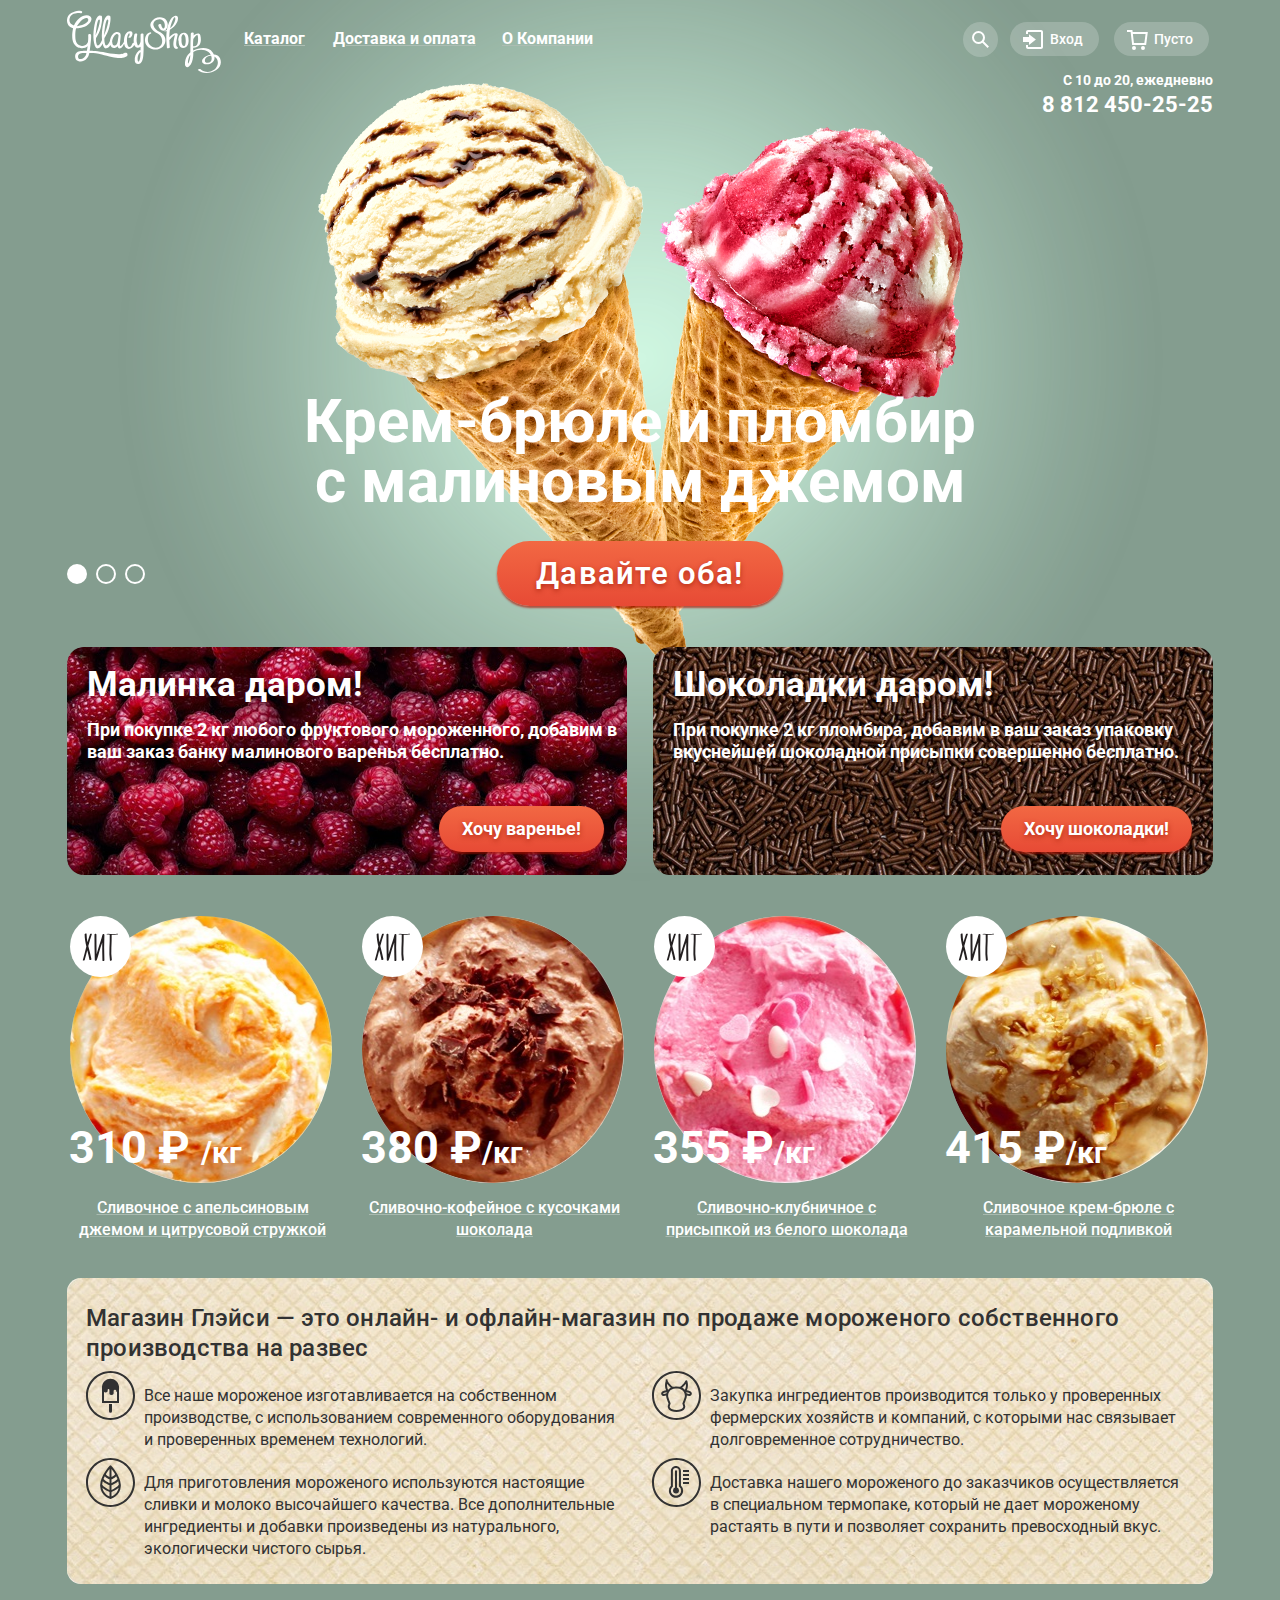
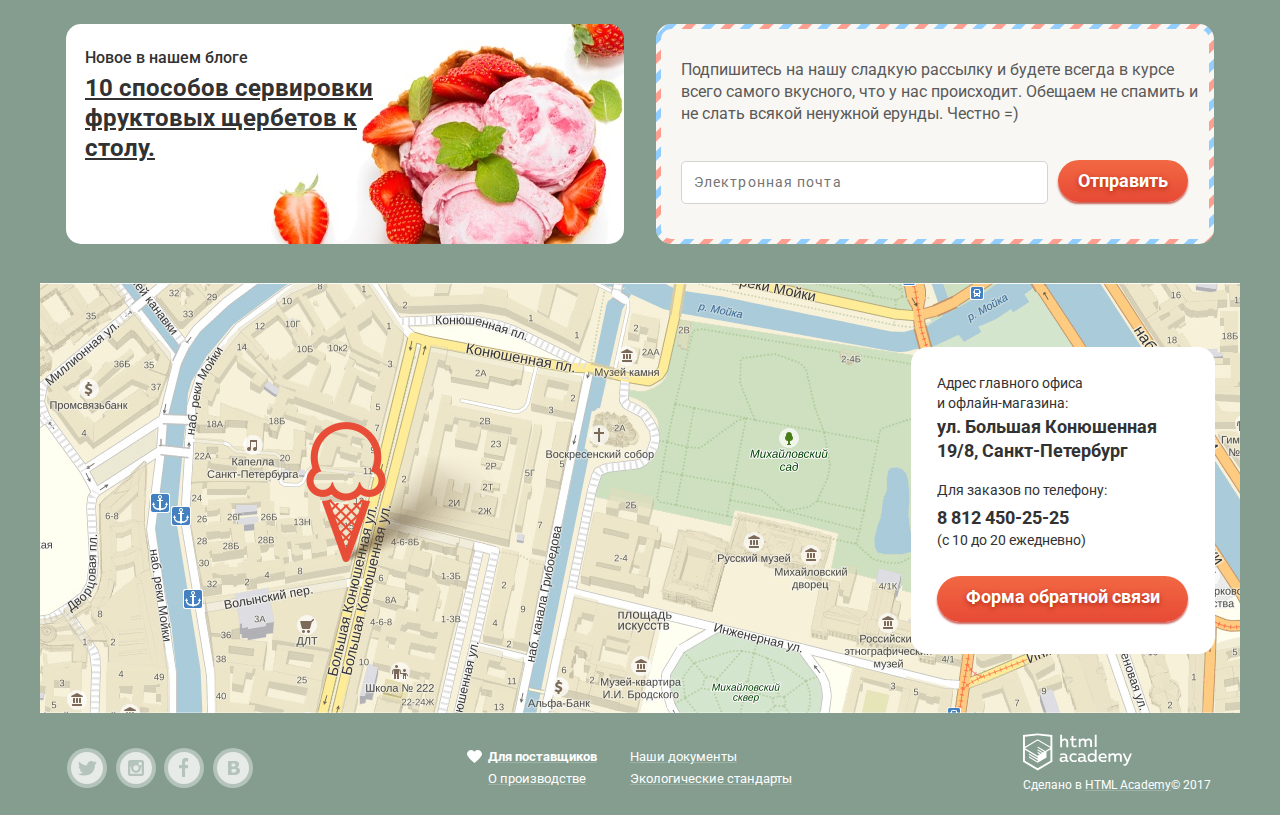
==== commit 4957b37a: "Стилизует позиции каталога" ====
--- a/index.html
+++ b/index.html
@@ -179,6 +179,7 @@
                 <figcaption class="catalog-item-info">
                   <span class="catalog-item-title">Сливочно-кофейное с кусочками шоколада</span>
                   <img class="hit" src="img/hit.svg" width="61" height="61" alt="хит">
+                  <a href="" class="item-btn site-btn">Быстрый просмотр</a>
                 </figcaption>
               </figure>
             </a>
@@ -193,6 +194,7 @@
                 <figcaption class="catalog-item-info">
                   <span class="catalog-item-title">Сливочно-клубничное с присыпкой из белого шоколада</span>
                   <img class="hit" src="img/hit.svg" width="61" height="61" alt="хит">
+                  <a href="" class="item-btn site-btn">Быстрый просмотр</a>
                 </figcaption>
               </figure>
             </a>
@@ -207,6 +209,7 @@
                 <figcaption class="catalog-item-info">
                   <span class="catalog-item-title">Сливочное крем-брюле с карамельной подливкой</span>
                   <img class="hit" src="img/hit.svg" width="61" height="61" alt="хит">
+                  <a href="" class="item-btn site-btn">Быстрый просмотр</a>
                 </figcaption>
               </figure>
             </a>
--- a/css/style.css
+++ b/css/style.css
@@ -2,22 +2,18 @@
   -webkit-box-sizing: border-box;
   box-sizing: border-box;
 }
-
 *,
 *::before,
 *::after {
   -webkit-box-sizing: inherit;
   box-sizing: inherit;
 }
-
 img {
   max-width: 100%;
 }
-
 a {
   text-decoration: none;
 }
-
 .visually-hidden {
   position: absolute;
   width: 1px;
@@ -31,7 +27,6 @@
   clip: rect(0 0 0 0);
   overflow: hidden;
 }
-
 .page {
   font-family: "Roboto", "Arial", sans-serif;
   font-size: 16px;
@@ -41,7 +36,6 @@
   text-transform: none;
   background-color: #849d8f;
 }
-
 .site-wrapper {
   min-width: 1240px;
   background-color: #849d8f;
@@ -51,39 +45,32 @@
   padding: 0 27px;
   transition: background-image 0.5s ease, background-color 0.5s ease;
 }
-
 .site-wrapper::before,
 .site-wrapper::after {
   content: "";
   visibility: hidden;
 }
-
 .site-wrapper::before {
   background-image: url("../img/ice-cream-2.png");
 }
-
 .site-wrapper::after {
   background-image: url("../img/ice-cream-3.png");
 }
-
 .site-catalog-wrapper {
   background-image: none;
   padding: 0 27px;
   min-width: 1240px;
 }
-
 .container {
   width: 1200px;
   margin: 0 auto;
   padding: 0;
 }
-
 /*========= Navigation ============*/
 
 .main-header {
   padding: 0 27px;
 }
-
 .main-header-logo {
   display: block;
   width: 154px;
@@ -91,7 +78,6 @@
   margin-right: 10px;
   flex-shrink: 0;
 }
-
 .slider {
   position: relative;
   padding-top: 274px;
@@ -99,13 +85,11 @@
   color: #ffffff;
   margin-bottom: 41px;
 }
-
 .slider-list {
   margin: 0;
   padding: 0;
   list-style: none;
 }
-
 .slide-title {
   width: 700px;
   margin: 0 auto;
@@ -114,54 +98,45 @@
   line-height: 60px;
   font-weight: 700;
 }
-
 .slide {
   display: none;
 }
-
 #product-1:checked ~ .site-wrapper {
   background-color: #849d8f;
   background-image: url("../img/ice-cream-1.png");
   background-position: center 0;
 }
-
 #product-2:checked ~ .site-wrapper {
   background-color: #8996a6;
   background-image: url("../img/ice-cream-2.png");
   background-position: center 0;
 }
-
 #product-3:checked ~ .site-wrapper {
   background-color: #9d8b84;
   background-image: url("../img/ice-cream-3.png");
   background-position: center 0;
 }
-
 #product-1:checked ~ .site-wrapper #slide1,
 #product-2:checked ~ .site-wrapper #slide2,
 #product-3:checked ~ .site-wrapper #slide3 {
   display: block;
 }
-
 #product-1:checked ~ .site-wrapper label[for="product-1"],
 #product-2:checked ~ .site-wrapper label[for="product-2"],
 #product-3:checked ~ .site-wrapper label[for="product-3"] {
   background-color: #ffffff;
 }
-
 #product-1:hover ~ .site-wrapper label[for="product-1"],
 #product-2:hover ~ .site-wrapper label[for="product-2"],
 #product-3:hover ~ .site-wrapper label[for="product-3"] {
   background-color: #b2c1b7;
   cursor: pointer;
 }
-
 #product-1:visited ~ .site-wrapper label[for="product-1"],
 #product-2:visited ~ .site-wrapper label[for="product-2"],
 #product-3:visited ~ .site-wrapper label[for="product-3"] {
   background-color: #ffffff;
 }
-
 .button {
   display: inline-block;
   padding: 12px 39px;
@@ -181,17 +156,14 @@
   border: none;
   cursor: pointer;
 }
-
 .button:hover {
   background: linear-gradient(to bottom, #f58669 0%, #ec6f5e 100%);
   box-shadow: 0 2px 2px rgba(172, 16, 0, 1);
 }
-
 .button:active {
   background: linear-gradient(to bottom, #d84732 0%, #e1613e 100%);
   box-shadow: inset 0 2px 2px rgba(172, 16, 0, 1);
 }
-
 .slider-controls {
   position: absolute;
   bottom: 20px;
@@ -200,7 +172,6 @@
   font-size: 0;
   padding-left: 27px;
 }
-
 .slider-controls label {
   display: inline-block;
   width: 20px;
@@ -212,7 +183,6 @@
   border-radius: 50%;
   cursor: pointer;
 }
-
 /* Навигация сайта _+++++++++++++++++++++++++*/
 
 .main-navigation {
@@ -220,7 +190,6 @@
   display: flex;
   padding-top: 10px;
 }
-
 .site-navigation {
   display: flex;
   padding: 0;
@@ -235,7 +204,6 @@
   padding-top: 13px;
   min-height: 70px;
 }
-
 .user-navigation {
   display: flex;
   margin: 0;
@@ -244,15 +212,12 @@
   padding-top: 18px;
   list-style: none;
 }
-
 .user-navigation-container {
   margin-left: auto;
 }
-
 .nav-container {
   display: flex;
 }
-
 .user-nav-btn {
   font-size: 14px;
   line-height: 16px;
@@ -265,11 +230,9 @@
   border-radius: 50px;
   background-color: rgba(255, 255, 255, 0.2);
 }
-
 .login-link .user-nav-btn:hover {
   background: #f8f7f4;
 }
-
 .user-nav-btn-current {
   font-size: 14px;
   line-height: 16px;
@@ -282,7 +245,6 @@
   border-radius: 50px;
   background-color: #f8f7f4;
 }
-
 .user-nav-btn-current:hover,
 .user-nav-btn-current:focus {
   font-size: 14px;
@@ -296,30 +258,25 @@
   border-radius: 50px;
   background-color: #f8f7f4;
 }
-
 .login-link {
   position: relative;
   padding: 0 5px;
 }
-
 .login-link svg {
   position: absolute;
   top: 2px;
   left: 25px;
 }
-
 .login-link:hover path,
 .login-link:hover circle {
   fill: #323232;
   stroke: #323232;
 }
-
 .user-nav-btn:hover {
   background-color: #f8f7f4;
   color: #323232;
   text-decoration: none;
 }
-
 .modal-login {
   display: none;
   position: absolute;
@@ -332,10 +289,9 @@
   padding-right: 17px;
   border-radius: 10px;
   background-color: #f8f7f4;
-  box-shadow: 0 20px 20px 0 rgba(0, 0, 0, 0.40);
+  box-shadow: 0 20px 20px 0 rgba(0, 0, 0, 0.4);
   z-index: 3;
 }
-
 .modal-login .login-email input {
   box-sizing: border-box;
   display: block;
@@ -353,7 +309,6 @@
   border: 1px solid #d3d3d2;
   border-radius: 5px;
 }
-
 .modal-login .login-password input {
   box-sizing: border-box;
   display: block;
@@ -371,27 +326,21 @@
   border: 1px solid #d3d3d2;
   border-radius: 5px;
 }
-
 .login-link:hover .modal-login {
   display: block;
 }
-
 .login-email input:hover {
   border: 2px solid rgba(154, 154, 154, 0.5);
 }
-
 .login-email input:active {
   border: 1px solid rgba(46, 136, 228, 0.5);
 }
-
 .login-password input:hover {
   border: 2px solid rgba(154, 154, 154, 0.5);
 }
-
 .login-password input:active {
   border: 1px solid rgba(46, 136, 228, 0.5);
 }
-
 .enter-btn {
   display: inline-block;
   color: #fefefe;
@@ -414,17 +363,14 @@
   border: none;
   cursor: pointer;
 }
-
 .enter-btn:hover {
   background: linear-gradient(to bottom, #f58669 0%, #ec6f5e 100%);
   box-shadow: 0 2px 2px rgba(172, 16, 0, 1);
 }
-
 .enter-btn:active {
   background: linear-gradient(to bottom, #d84732 0%, #e1613e 100%);
   box-shadow: inset 0 2px 2px rgba(172, 16, 0, 1);
 }
-
 .forget-pass {
   font-size: 13px;
   line-height: 16px;
@@ -433,85 +379,69 @@
   margin-bottom: 5px;
   margin-top: 3px;
 }
-
 .forget-pass:hover,
 .new-registration:hover {
   color: #e84d37;
   text-decoration-color: rgba(232, 77, 55, 0.3);
 }
-
 .forget-pass:active,
 .new-registration:active {
   color: #e84d37;
   text-decoration-color: rgba(232, 77, 55, 0.3);
 }
-
 .new-registration {
   font-size: 13px;
   line-height: 16px;
   font-weight: 400;
   color: #323232;
 }
-
 .forget-pass,
 .new-registration {
   display: block;
   min-width: 113px;
 }
-
 .login-col {
   display: flex;
   flex-wrap: wrap;
 }
-
 .login-col p {
   margin: 0;
   padding: 0;
 }
-
 .login-col-right {
   margin-left: 17px;
   text-decoration: underline;
   text-decoration-color: rgba(0, 0, 0, 0.2);
 }
-
 .login-col-right p {
   margin-bottom: 5px;
 }
-
 .your-order {
   position: relative;
   padding: 0 3px;
 }
-
 .your-order svg {
   position: absolute;
   top: 2px;
   left: 23px;
 }
-
 .your-order .user-nav-btn:hover {
   background: #f8f7f4;
 }
-
 .your-order-index:hover path,
 .your-order-index:hover circle {
   fill: #323232;
   stroke: #323232;
 }
-
 .your-order-index:hover .path {
   fill: transparent;
 }
-
 .search:hover path {
   fill: #323232;
 }
-
 .search:hover {
   background-color: #f8f7f4;
 }
-
 .search {
   position: relative;
   width: 35px;
@@ -521,7 +451,6 @@
   border-radius: 50px;
   background-color: rgba(255, 255, 255, 0.2);
 }
-
 .modal-search {
   display: none;
   position: absolute;
@@ -535,7 +464,6 @@
   background: #F8F7F4;
   box-shadow: 0 20px 20px 0 rgba(0, 0, 0, 0.40);
 }
-
 .modal-search input {
   box-sizing: border-box;
   display: block;
@@ -552,23 +480,18 @@
   border: 1px solid #d3d3d2;
   border-radius: 5px;
 }
-
 .search:hover .modal-search {
   display: block;
 }
-
 .modal-search input:hover {
   border: 2px solid rgba(154, 154, 154, 0.5);
 }
-
 .modal-search input:active {
   border: 1px solid rgba(46, 136, 228, 0.5);
 }
-
 .main-navigation-wrapper {
   width: 100%;
 }
-
 .sub-menu {
   position: absolute;
   top: 35px;
@@ -588,35 +511,28 @@
   border-radius: 5px;
   z-index: 3;
 }
-
 .sub-menu-item {
   width: 100%;
   padding-left: 11px;
 }
-
 .sub-menu-item:hover {
   background-color: #FBDED7;
 }
-
 .sub-menu-item:active {
   background-color: #F6B5A5;
   width: 146px;
 }
-
 .new-sub:hover {
   background-color: #FBDED7;
   width: 146px;
 }
-
 .sub-menu-item-current {
   background-color: #d07058;
 }
-
 .sub-menu-link {
   color: #323232;
   padding: 10px;
 }
-
 .new-sub {
   font-size: 14px;
   line-height: 16px;
@@ -626,12 +542,10 @@
   padding-top: 14px;
   padding-bottom: 13px;
 }
-
 .work-hours {
   color: #fff;
   margin-left: 79px;
 }
-
 .work-hours-time {
   font-size: 14px;
   line-height: 16px;
@@ -642,7 +556,6 @@
   margin: 0;
   text-align: right;
 }
-
 .work-hours-phone {
   display: block;
   font-size: 22px;
@@ -653,14 +566,12 @@
   margin: 0;
   text-align: right;
 }
-
 /* ============== BREADCRUMBS ==============*/
 
 .breadcrumbs-current {
   color: #ffffff;
   text-decoration: none;
 }
-
 .breadcrumbs {
   position: relative;
   display: flex;
@@ -675,37 +586,27 @@
   list-style: none;
   margin-top: -19px;
 }
-
 ul.breadcrumbs li {
   display: inline;
 }
-
 ul.breadcrumbs li + li:before {
   padding: 8px;
   color: #ffffff;
   content: "\00bb";
 }
-
 .breadcrumbs-underline {
   text-decoration: underline;
   text-decoration-color: rgba(151, 172, 160, 0.2);
 }
-
 .breadcrumbs a {
   color: #fff;
 }
-
-.breadcrumbs li {
-
-}
-
-.breadcrumbs a:hover,
+.breadcrumbs li {} .breadcrumbs a:hover,
 .breadcrumbs a:focus {
   color: #FFBC9E;
   text-decoration: underline;
   text-decoration-color: #a8a184;
 }
-
 .ice-cream {
   font-size: 35px;
   font-weight: 700;
@@ -714,30 +615,24 @@
   margin: 0;
   padding-left: 26px;
 }
-
 .fat-list {
   list-style: none;
 }
-
 .flavor-list {
   list-style: none;
 }
-
 .orders-list {
   list-style: none;
 }
-
 .feature {
   margin-bottom: 34px;
 }
-
 .feature-item {
   width: 560px;
   height: 228px;
   padding: 20px;
   border-radius: 17px;
 }
-
 .feature-item-raspberry {
   background-color: #a0010e;
   background-image: url("../img/raspeberry-bgr.jpg");
@@ -745,13 +640,11 @@
   margin-right: 26px;
   background-position-x: -1px;
 }
-
 .feature-item-chocolate {
   background-color: #391d10;
   background-image: url("../img/chocolate.jpg");
   background-repeat: no-repeat;
 }
-
 .feature-list {
   display: flex;
   justify-content: space-between;
@@ -759,7 +652,6 @@
   padding: 0 27px;
   list-style: none;
 }
-
 .feature-title {
   font-size: 35px;
   line-height: 36px;
@@ -768,7 +660,6 @@
   margin: 0;
   margin-bottom: 16px;
 }
-
 .feature-desc {
   font-size: 18px;
   line-height: 22px;
@@ -777,7 +668,6 @@
   width: 535px;
   margin: 0;
 }
-
 .feature-btn {
   display: inline-block;
   padding: 11px 23px;
@@ -797,70 +687,63 @@
   border: none;
   cursor: pointer;
 }
-
 .feature-btn-raspberry {
   margin-left: 352px;
 }
-
 .feature-btn-chocolate {
   margin-left: 328px;
 }
-
 .feature-btn:hover {
   background: linear-gradient(to bottom, #f58669 0%, #ec6f5e 100%);
   box-shadow: 0 2px 2px rgba(172, 16, 0, 1);
 }
-
 .feature-btn:active {
   background: linear-gradient(to bottom, #d84732 0%, #e1613e 100%);
   box-shadow: inset 0 2px 2px rgba(172, 16, 0, 1);
 }
-
 .catalog-list {
   display: flex;
   flex-wrap: wrap;
   padding: 0;
   list-style: none;
-  /* margin-bottom: 38px; */
   padding: 0 15px;
 }
 
+.catalog-list1 {
+  margin-top: -46px;
+  z-index: 1;
+}
+
+.catalog-list2 {
+  margin-top: -70px;
+  z-index: 1;
+}
+
+.catalog-list3 {
+  margin-top: -69px;
+  z-index: 1;
+}
 .hit {
   position: absolute;
   top: 0;
   left: 0;
 }
-
 .catalog-item {
   position: relative;
   z-index: 2;
   width: 292px;
   /* margin-right: 26px; */
   padding: 7px 15px 23px;
-  /*
-  padding: 10px;
-    padding-top: 8px;
-    padding-bottom: 21px;
-    flex-shrink: 0;*/
   min-height: 415px;
 }
-
 .catalog-item-info {
   width: 265px;
   font-size: 13px;
   line-height: 16px;
   font-weight: 400;
   color: #ffffff;
-  text-decoration: underline;
-  text-decoration-color: #9cb0a5;
-  position: r;
-}
-
-.catalog-item-info a {
-
-}
-
-.catalog-category {
+}
+.catalog-item-info a {} .catalog-category {
   position: absolute;
   top: 209px;
   left: -1px;
@@ -869,7 +752,6 @@
   font-weight: 700;
   color: #ffffff;
 }
-
 .catalog-item-img {
   width: 267px;
   height: 267px;
@@ -877,14 +759,12 @@
   margin-bottom: 8px;
   flex-shrink: 0;
 }
-
 .kilo {
   font-size: 30px;
   line-height: 45px;
   font-weight: 700;
   color: #ffffff;
 }
-
 .catalog-item-title {
   font-size: 16px;
   line-height: 22px;
@@ -893,20 +773,19 @@
   display: block;
   text-align: center;
   margin-bottom: 16px;
-}
-
+      text-decoration: underline;
+    text-decoration-color: rgba(255,255,255,.3);
+}
 .catalog-iceCream {
   padding: 0;
   margin: 0;
   position: relative;
 }
-
 .catalog-navigation {
   position: relative;
   margin-right: 2px;
   margin-bottom: 15px;
 }
-
 .catalog-link {
   display: inline-block;
   padding: 7px 13px;
@@ -917,7 +796,6 @@
   text-decoration: underline;
   text-decoration-color: #acbdb3;
 }
-
 .catalog-link:hover,
 .catalog-link:focus {
   background-color: #F7F6F3;
@@ -926,7 +804,6 @@
   border-radius: 20px;
   padding: 7px 13px;
 }
-
 .catalog-link:active,
 .catalog-link:active {
   color: #333333;
@@ -937,7 +814,6 @@
   background: #EDEDED;
   box-shadow: inset 0 2px 1px 0 #696969;
 }
-
 .catalog-link-current {
   display: inline-block;
   padding: 7px 13px;
@@ -949,7 +825,6 @@
   border-radius: 20px;
   text-decoration: none;
 }
-
 .item-btn {
   display: none;
   position: relative;
@@ -972,18 +847,19 @@
   background-image: linear-gradient(to top, #e74a35 0%, #f26843 100%);
   box-shadow: 0 1px 2px #ac1000;
   cursor: pointer;
-}
-
+  z-index: 5;
+}
 .catalog-item:hover .item-btn {
   display: block;
-}
-
+  text-decoration: none;
+  z-index: 5;
+}
 .catalog-item:hover {
   display: block;
   background-color: rgba(255, 255, 255, 0.2);
   border-radius: 5px;
-}
-
+  z-index: 5;
+}
 .company {
   color: #323232;
   background-color: #f2e9d1;
@@ -1000,7 +876,6 @@
   position: relative;
   margin-top: -62px;
 }
-
 .company-info {
   font-size: 24px;
   line-height: 30px;
@@ -1011,7 +886,6 @@
   letter-spacing: 0.2px;
   text-align: left;
 }
-
 .advantages-list {
   display: flex;
   flex-wrap: wrap;
@@ -1020,7 +894,6 @@
   margin: 0;
   padding: 0;
 }
-
 .advantages-item {
   position: relative;
   font-size: 16px;
@@ -1030,7 +903,6 @@
   padding-left: 58px;
   margin-right: -7px;
 }
-
 .advantages-item::before {
   content: "";
   position: absolute;
@@ -1039,34 +911,28 @@
   top: -14px;
   left: 0;
 }
-
 .advantages-item:nth-child(1)::before {
   content: " ";
   background-image: url("../img/ice-cream.svg");
 }
-
 .advantages-item:nth-child(2)::before {
   content: " ";
   background-image: url("../img/cow.svg");
 }
-
 .advantages-item:nth-child(3)::before {
   content: " ";
   background-image: url("../img/eco.svg");
 }
-
 .advantages-item:nth-child(4)::before {
   content: " ";
   background-image: url("../img/thermometer.svg");
 }
-
 .box-size {
   width: 558px;
   height: 220px;
   border-radius: 15px;
   padding: 5px;
 }
-
 .news {
   color: #323232;
   background-color: #ffffff;
@@ -1075,7 +941,6 @@
   padding-left: 19px;
   flex-shrink: 0;
 }
-
 .news-subscribe {
   display: flex;
   justify-content: space-between;
@@ -1083,7 +948,6 @@
   margin-top: 40px;
   padding: 0 26px;
 }
-
 .news-title {
   font-size: 16px;
   line-height: 22px;
@@ -1091,7 +955,6 @@
   margin: 0;
   margin-bottom: 4px;
 }
-
 .news-item {
   font-size: 24px;
   line-height: 30px;
@@ -1101,11 +964,9 @@
   display: block;
   width: 300px;
 }
-
 .news-item:hover {
   text-decoration: none;
 }
-
 .subscribe {
   color: #5a5a5a;
   background-color: #fff;
@@ -1114,7 +975,6 @@
   display: block;
   flex-shrink: 0;
 }
-
 .subscribe-text {
   font-size: 16px;
   line-height: 22px;
@@ -1127,7 +987,6 @@
   margin: 0;
   margin-bottom: 35px;
 }
-
 .subscribe-form {
   font-size: 16px;
   line-height: 24px;
@@ -1138,7 +997,6 @@
   padding: 0;
   border-radius: 10px;
 }
-
 .subscribe input {
   box-sizing: border-box;
   display: inline-block;
@@ -1157,15 +1015,12 @@
   border: 1px solid #d3d3d2;
   border-radius: 5px;
 }
-
 .subscribe input:hover {
   border: 2px solid rgba(154, 154, 154, 0.5);
 }
-
 .subscribe input:active {
   border: 1px solid rgba(46, 136, 228, 0.5);
 }
-
 .subscribe-btn {
   display: inline-block;
   padding: 9px 20px;
@@ -1184,17 +1039,14 @@
   border: none;
   cursor: pointer;
 }
-
 .subscribe-btn:hover {
   background: linear-gradient(to bottom, #f58669 0%, #ec6f5e 100%);
   box-shadow: 0 2px 2px rgba(172, 16, 0, 1);
 }
-
 .subscribe-btn:active {
   background: linear-gradient(to bottom, #d84732 0%, #e1613e 100%);
   box-shadow: inset 0 2px 2px rgba(172, 16, 0, 1);
 }
-
 .contacts {
   color: #323232;
   background-color: #ffffff;
@@ -1203,7 +1055,6 @@
   height: 430px;
   margin: 0 auto;
 }
-
 .contacts-title {
   font-size: 14px;
   line-height: 20px;
@@ -1214,7 +1065,6 @@
   width: 155px;
   margin-bottom: 2px;
 }
-
 .contacts-order {
   font-size: 14px;
   line-height: 20px;
@@ -1224,7 +1074,6 @@
   margin-bottom: 7px;
   margin-top: 17px;
 }
-
 .contacts-address {
   font-size: 18px;
   font-style: normal;
@@ -1241,7 +1090,6 @@
   top: 64px;
   right: 25px;
 }
-
 .contacts-tel {
   font-size: 18px;
   line-height: 22px;
@@ -1249,7 +1097,6 @@
   padding: 0;
   margin: 0;
 }
-
 .contacts-open {
   font-size: 14px;
   line-height: 22px;
@@ -1258,7 +1105,6 @@
   margin: 0;
   margin-bottom: 4px;
 }
-
 .our-address {
   font-size: 18px;
   line-height: 24px;
@@ -1266,7 +1112,6 @@
   padding: 0;
   margin: 0;
 }
-
 .contacts-btn {
   display: block;
   width: 251px;
@@ -1287,17 +1132,14 @@
   border: none;
   cursor: pointer;
 }
-
 .contacts-btn:hover {
   background: linear-gradient(to bottom, #f58669 0%, #ec6f5e 100%);
   box-shadow: 0 2px 2px rgba(172, 16, 0, 1);
 }
-
 .contacts-btn:active {
   background: linear-gradient(to bottom, #d84732 0%, #e1613e 100%);
   box-shadow: inset 0 2px 2px rgba(172, 16, 0, 1);
 }
-
 /* Всплывающая форма обратной связи */
 
 .modal-feedback {
@@ -1316,13 +1158,11 @@
   fill: #000000;
   z-index: 2
 }
-
 .modal-feedback h2,
 .modal-feedback p {
   padding: 0;
   margin: 0;
 }
-
 .modal-close {
   position: absolute;
   top: 17px;
@@ -1335,7 +1175,6 @@
   background-color: transparent;
   cursor: pointer;
 }
-
 .feedback-title {
   font-size: 24px;
   line-height: 28px;
@@ -1343,24 +1182,19 @@
   color: #323232;
   margin-bottom: 19px;
 }
-
 .modal-feedback h2 {
   margin-bottom: 19px;
 }
-
 .modal-feedback p {
   margin: 0;
   margin-bottom: 17px;
 }
-
 .modal-feedback p input:hover {
   border: 2px solid rgba(154, 154, 154, 0.5);
 }
-
 .modal-feedback p input:active {
   border: 1px solid rgba(46, 136, 228, 0.5);
 }
-
 .user-name input {
   box-sizing: border-box;
   display: block;
@@ -1377,7 +1211,6 @@
   border: 1px solid #d3d3d2;
   border-radius: 5px;
 }
-
 .user-password input {
   box-sizing: border-box;
   display: block;
@@ -1394,7 +1227,6 @@
   border: 1px solid #d3d3d2;
   border-radius: 5px;
 }
-
 .modal-textarea {
   box-sizing: border-box;
   display: block;
@@ -1412,15 +1244,12 @@
   border: 1px solid #d3d3d2;
   border-radius: 5px;
 }
-
 .modal-textarea:hover {
   border: 2px solid rgba(154, 154, 154, 0.5);
 }
-
 .modal-textarea:active {
   border: 1px solid rgba(46, 136, 228, 0.5);
 }
-
 .feedback-btn {
   display: inline-block;
   width: 141px;
@@ -1443,18 +1272,15 @@
   border: none;
   cursor: pointer;
 }
-
 .rouble {
   color: #999999;
 }
-
 .final-price {
   font-size: 15px;
   line-height: 18px;
   font-weight: 700;
   color: #323232;
 }
-
 .item-order {
   font-size: 18px;
   line-height: 24px;
@@ -1462,20 +1288,17 @@
   color: #fefefe;
   background-color: #e74a35;
 }
-
 .option-item {
   font-size: 14px;
   line-height: 20px;
   font-weight: 400;
   color: #000000;
 }
-
 .main-footer {
   display: flex;
   min-height: 102px;
   width: 100%;
 }
-
 .social-list {
   list-style: none;
   margin: 0;
@@ -1485,7 +1308,6 @@
   width: 187px;
   justify-content: space-between;
 }
-
 .social-button {
   display: flex;
   align-items: center;
@@ -1499,33 +1321,27 @@
   border-radius: 50%;
   opacity: 0.8;
 }
-
 .social-button:hover {
   opacity: inherit;
   background: rgba(255, 255, 255, 0.5);
 }
-
 .social-button:active {
   background: rgba(255, 255, 255, 0.2);
 }
-
 .social-button:active path {
   fill: rgba(255, 255, 255, 0.2);
 }
-
 .footer-social ul {
   display: flex;
   width: 186px;
   list-style: none;
 }
-
 .contacts-container ul {
   display: flex;
   flex-wrap: wrap;
   align-items: center;
   width: 330px;
 }
-
 .nav-contacts-item {
   display: flex;
   align-items: center;
@@ -1534,12 +1350,14 @@
   padding: 0;
   margin-right: 10px;
 }
-
+.nav-contacts-item a:hover {
+  color: #FFBC9E;
+  text-decoration-color: rgba(255, 188, 158, 0.3);
+}
 .nav-contacts-col-left {
   position: relative;
   margin-right: 23px;
 }
-
 .nav-contacts {
   font-size: 13px;
   line-height: 16px;
@@ -1551,18 +1369,15 @@
   margin-left: 235px;
   margin-top: 36px;
 }
-
 .nav-contacts a {
   color: #ffffff;
   margin-bottom: 6px;
   text-decoration: underline;
-  text-decoration-color: rgba(0, 0, 0, 0.2);
-}
-
+  text-decoration-color: rgba(255, 255, 255, 0.2);
+}
 .nav-for-supplier {
   font-weight: 700;
 }
-
 .nav-for-supplier::before {
   content: " ";
   position: absolute;
@@ -1572,11 +1387,9 @@
   height: 13px;
   background-image: url("../img/heart.svg");
 }
-
 .catalog-navigation:hover .sub-menu {
   display: block;
 }
-
 .made-in-html {
   font-size: 12px;
   line-height: 16px;
@@ -1586,22 +1399,22 @@
   margin: 0;
   margin-right: 2px;
 }
-
 .html-academy {
   text-decoration: underline;
-  text-decoration-color: rgba(0, 0, 0, 0.2);
-}
-
+  text-decoration-color: rgba(255, 255, 255, 0.2);
+}
+.html-academy:hover {
+  color: #FFBC9E;
+  text-decoration-color: rgba(255, 188, 158, 0.3);
+}
 .copyright-img {
   width: 109px;
   height: 38px;
 }
-
 .footer-col-right {
   margin-left: 205px;
   margin-top: 20px;
 }
-
 .modal-overlay {
   position: fixed;
   display: none;
@@ -1611,15 +1424,13 @@
   left: 0;
   right: 0;
   bottom: 0;
-  background-color: rgba(0, 0, 0, 0.2);
+  background-color: rgba(255, 255, 255, 0.2);
   z-index: 4;
   cursor: pointer;
 }
-
-
 /* CART */
 
-.modal-order  {
+.modal-order {
   position: absolute;
   top: 37px;
   right: 0;
@@ -1631,7 +1442,7 @@
   color: #323232;
   background-color: #f8f7f4;
   border-radius: 5px;
-  box-shadow: 0 20px 20px rgba(0,0,0,.4);
+  box-shadow: 0 20px 20px rgba(0, 0, 0, .4);
 }
 .cart-item {
   width: 100%;
@@ -1641,7 +1452,8 @@
   font-weight: 400;
   text-decoration: none;
 }
-.cart-item, .cart-item a {
+.cart-item,
+.cart-item a {
   font-size: 13px;
   line-height: 16px;
   color: #323232;
@@ -1686,12 +1498,12 @@
   color: #fff;
   text-decoration: none;
   white-space: nowrap;
-  background-image: -webkit-linear-gradient(bottom,#ca3824 0%,#f26843 100%);
-  background-image: linear-gradient(to top,#ca3824 0%,#f26843 100%);
+  background-image: -webkit-linear-gradient(bottom, #ca3824 0%, #f26843 100%);
+  background-image: linear-gradient(to top, #ca3824 0%, #f26843 100%);
   border: none;
   border-radius: 25px;
   outline: none;
-  box-shadow: 0 2px 2px rgba(85,8,0,.54);
+  box-shadow: 0 2px 2px rgba(85, 8, 0, .54);
   cursor: pointer;
 }
 .order-btn:hover {
@@ -1736,11 +1548,8 @@
   outline: none;
 }
 .cart-close-button-1:active,
-.cart-close-button-2:active {
-}
-
+.cart-close-button-2:active {}
 /* /CART */
-
 
 /* FILTER */
 
@@ -1759,7 +1568,6 @@
   font-weight: 500;
   padding-left: 23px;
 }
-
 .filter fieldset {
   border: 0;
   padding: 0;
@@ -1768,13 +1576,11 @@
   margin-bottom: 16px;
   margin-top: 27px;
 }
-
 .filter legend {
   margin-bottom: 6px;
   padding-left: 20px;
-  display:  block;
-}
-
+  display: block;
+}
 .select-container select {
   padding-top: 7px;
   padding-bottom: 8px;
@@ -1798,24 +1604,20 @@
   cursor: pointer;
   outline: none;
 }
-
 .select-container select:active {
   background-color: #fff;
 }
-
 .select-container option {
   font-size: 14px;
   line-height: 16px;
   color: #323232;
 }
-
 .select-container {
   position: relative;
   outline: none;
   margin-left: 4px;
   /* margin-top: 28px; */
 }
-
 .select-container::before {
   content: "";
   position: absolute;
@@ -1825,21 +1627,14 @@
   border-width: 10px 5px 0 5px;
   border-color: #fff transparent transparent transparent;
 }
-
 .select-container:focus::before,
 .select-container:hover::before {
   border-color: #000 transparent transparent transparent;
 }
-
 .select-container:focus .picking-section__select,
 .select-container:hover .picking-section__select {
   color: #000;
 }
-
-
-
-
-
 /* /FILTER */
 
 /* ============ PAGINATION ============*/
@@ -1849,75 +1644,59 @@
 }
 .pagnition {
   float: right;
-    margin: 35px 0 30px;
-    padding: 0;
-    list-style: none;
-    font-size: 0;
+  margin: 35px 0 30px;
+  padding: 0;
+  list-style: none;
+  font-size: 0;
 }
 .pagnition-active {
   border-radius: 50%;
   color: #323232;
   background-color: #fff;
 }
-
 .pagnition a {
-    display: block;
-    color: #fff;
-    text-decoration: none;
-    border-radius: 50%;
-}
-
+  display: block;
+  color: #fff;
+  text-decoration: none;
+  border-radius: 50%;
+}
 .pagnition li {
-    display: inline-block;
-    width: 26px;
-    height: 26px;
-    margin: 0 0 0 3px;
-    font-weight: 500;
-    font-size: 16px;
-    line-height: 26px;
-    text-align: center;
-}
-
+  display: inline-block;
+  width: 26px;
+  height: 26px;
+  margin: 0 0 0 3px;
+  font-weight: 500;
+  font-size: 16px;
+  line-height: 26px;
+  text-align: center;
+}
 .pagnition li:first-child {
-    margin-left: 0;
-    font-size: 22px;
-    text-align: left;
+  margin-left: 0;
+  font-size: 22px;
+  text-align: left;
 }
 .pagnition li:last-child {
-    margin-left: 0;
-    font-size: 22px;
-    text-align: right;
+  margin-left: 0;
+  font-size: 22px;
+  text-align: right;
 }
 .pagnition li:hover:not(.pagnition-active):not(:last-child):not(:first-child) {
   border-radius: 50%;
-  background-color: rgba(255,255,255,.2);
-}
-
+  background-color: rgba(255, 255, 255, .2);
+}
 .pagnition a:active {
   border-radius: 50%;
   color: #323232;
   background-color: #fff;
 }
-
 .clearfix::after {
-    content: "";
-    display: table;
-    clear: both;
+  content: "";
+  display: table;
+  clear: both;
 }
 .row::after {
-    content: "";
-    display: table;
-    clear: both;
-}
-
+  content: "";
+  display: table;
+  clear: both;
+}
 /*------ /END PAGINATION ---------- */
-
-
-
-
-
-
-
-
-
-
